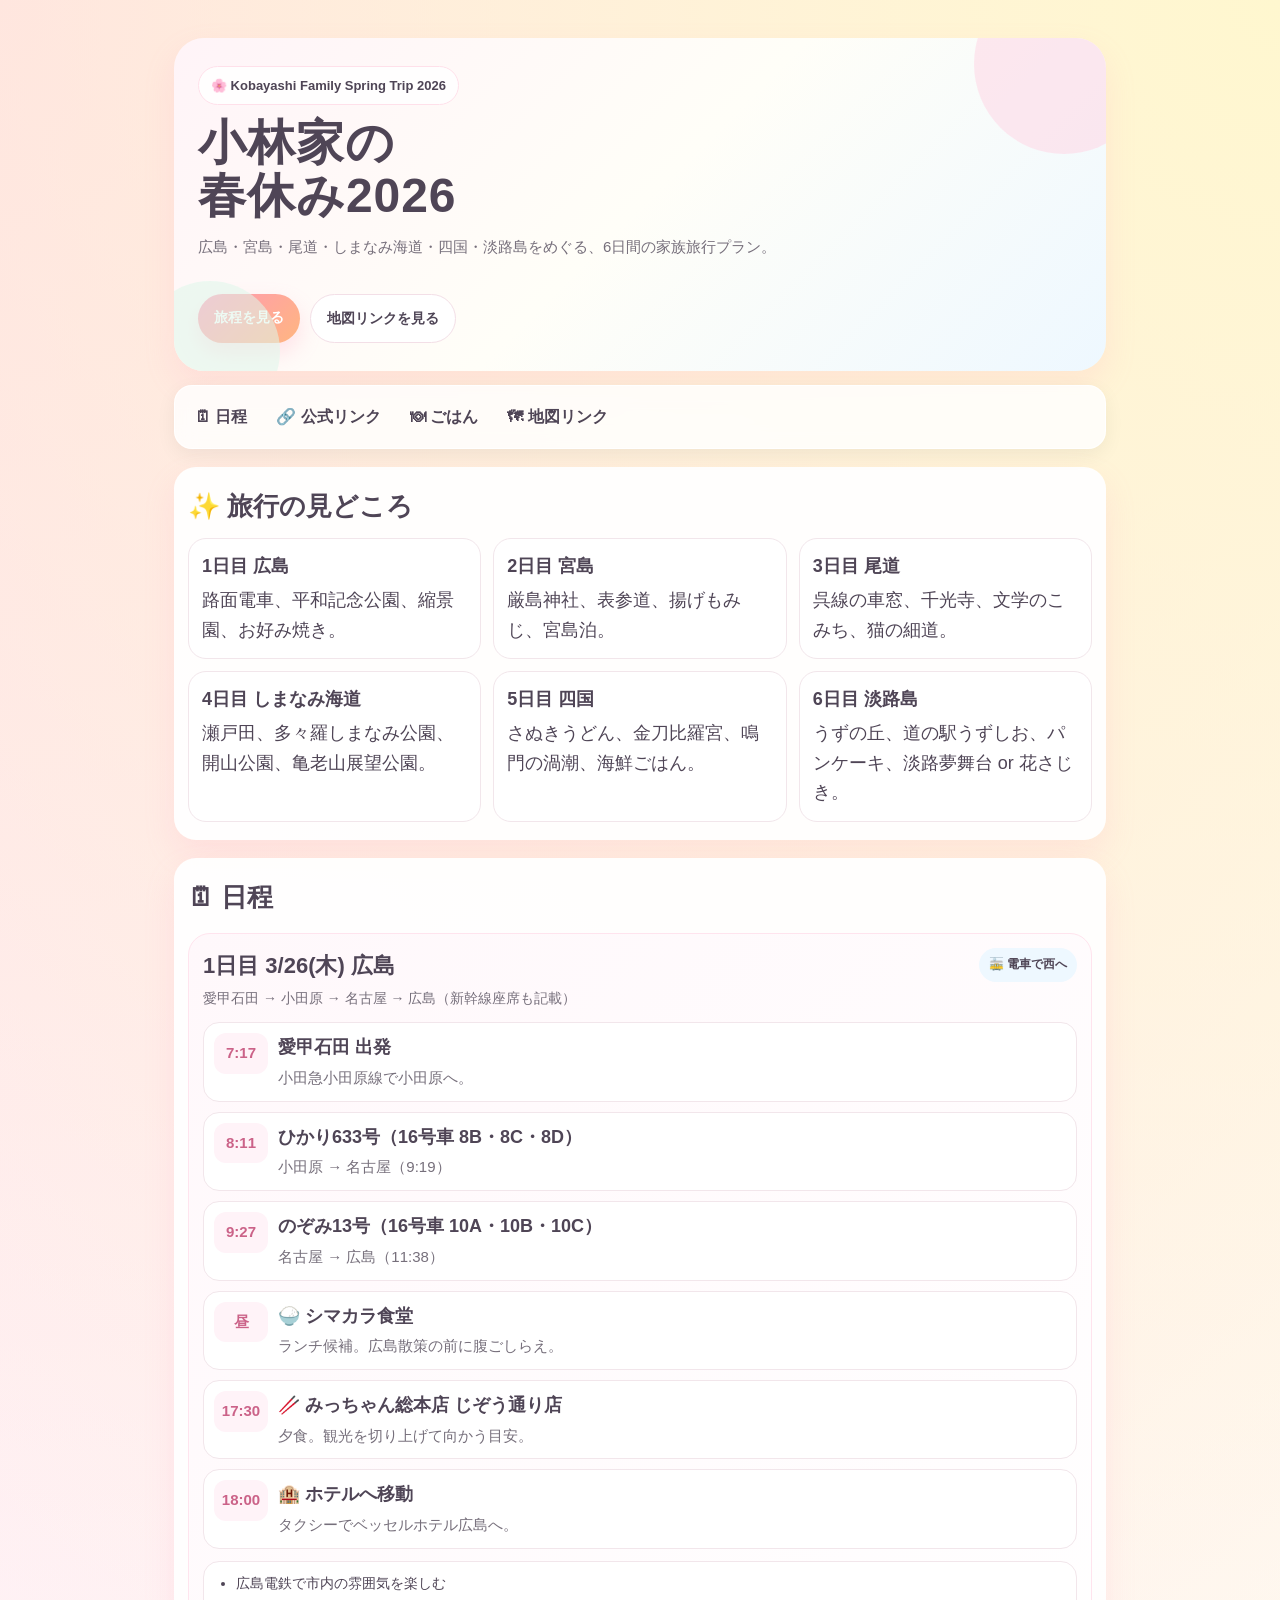
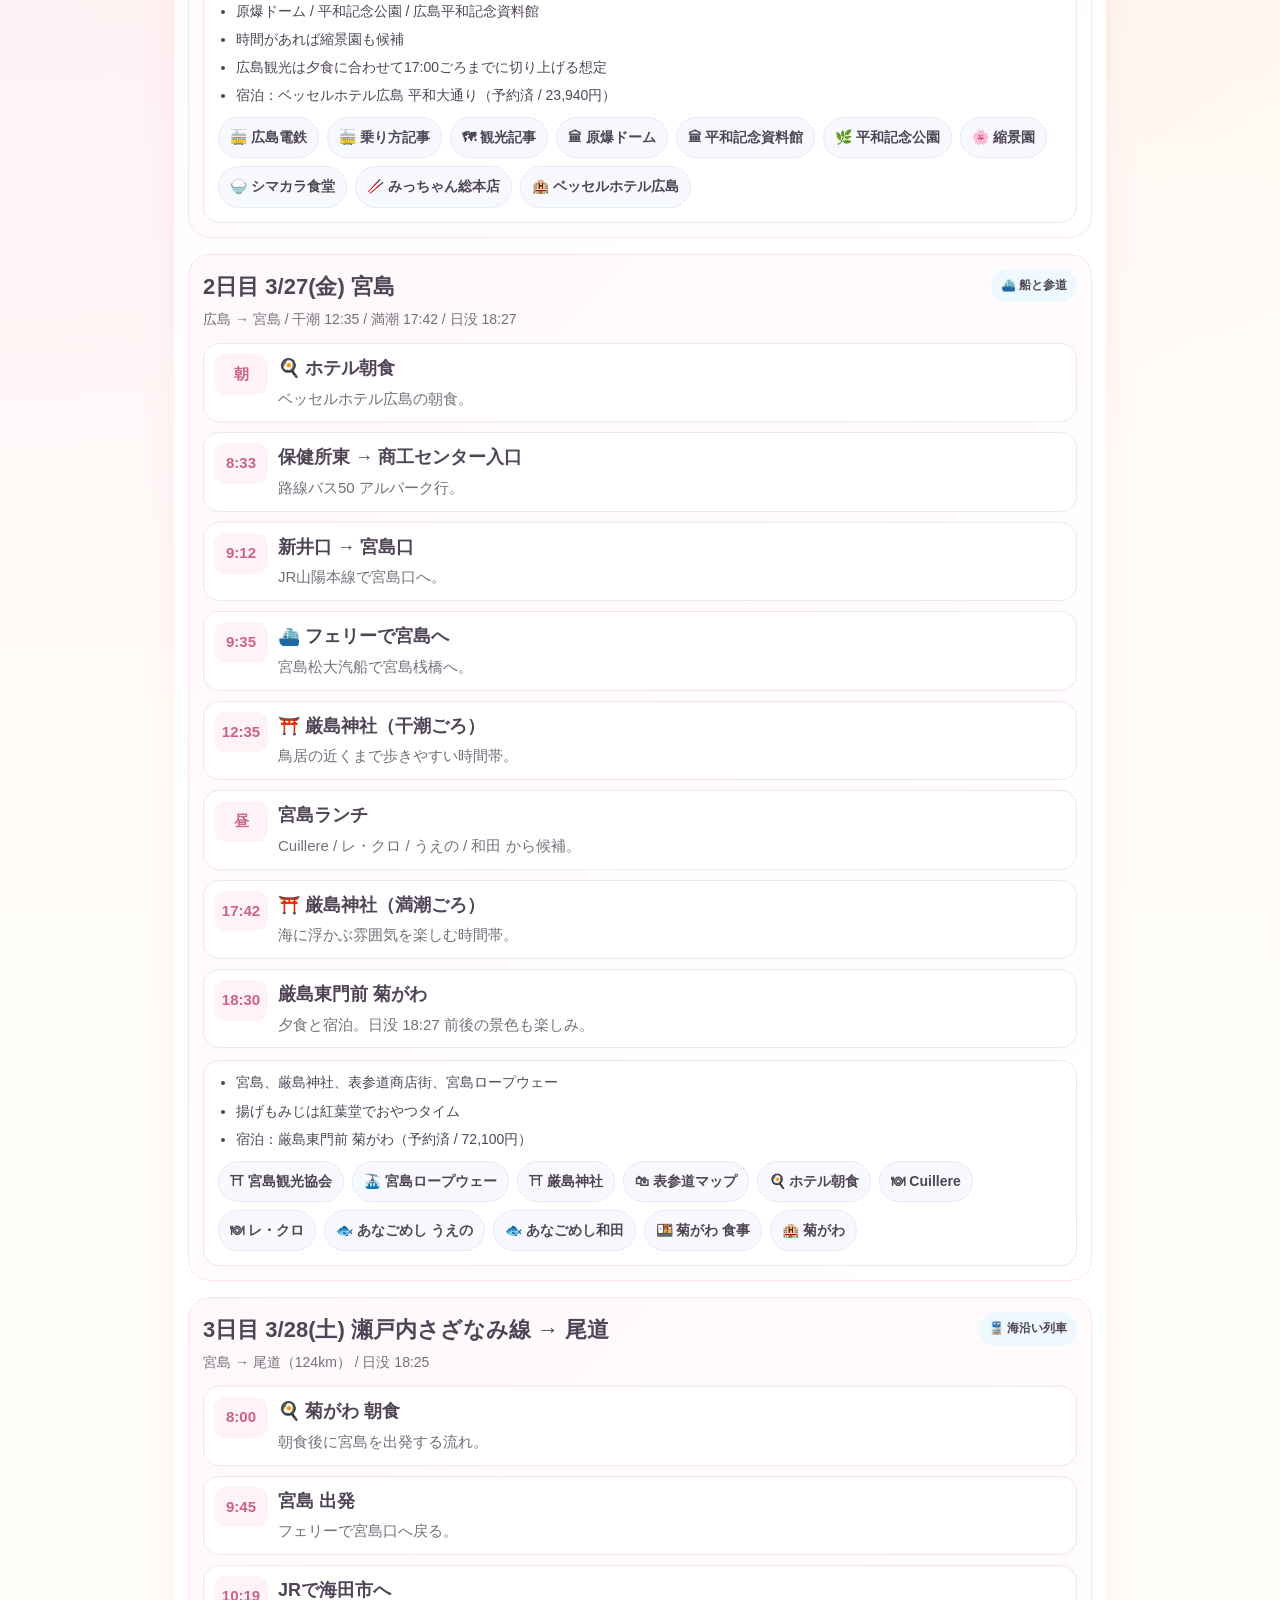
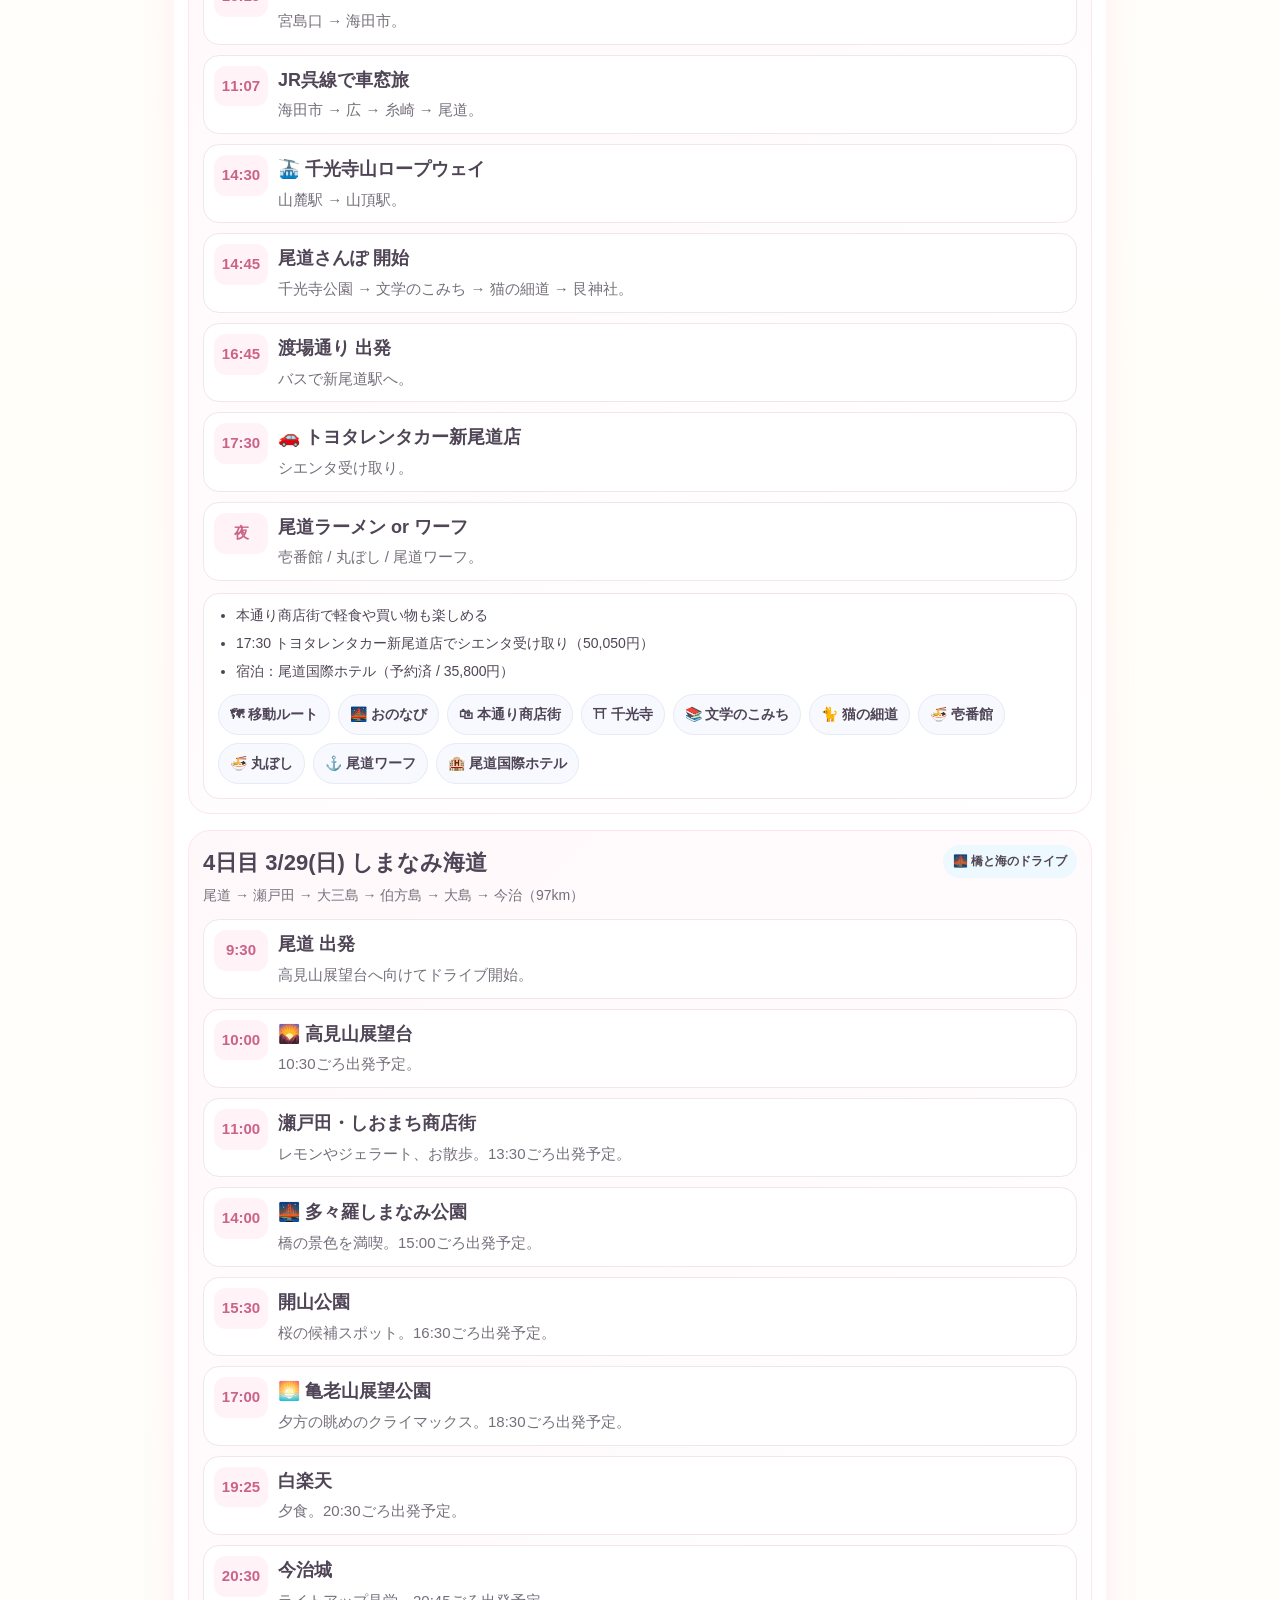
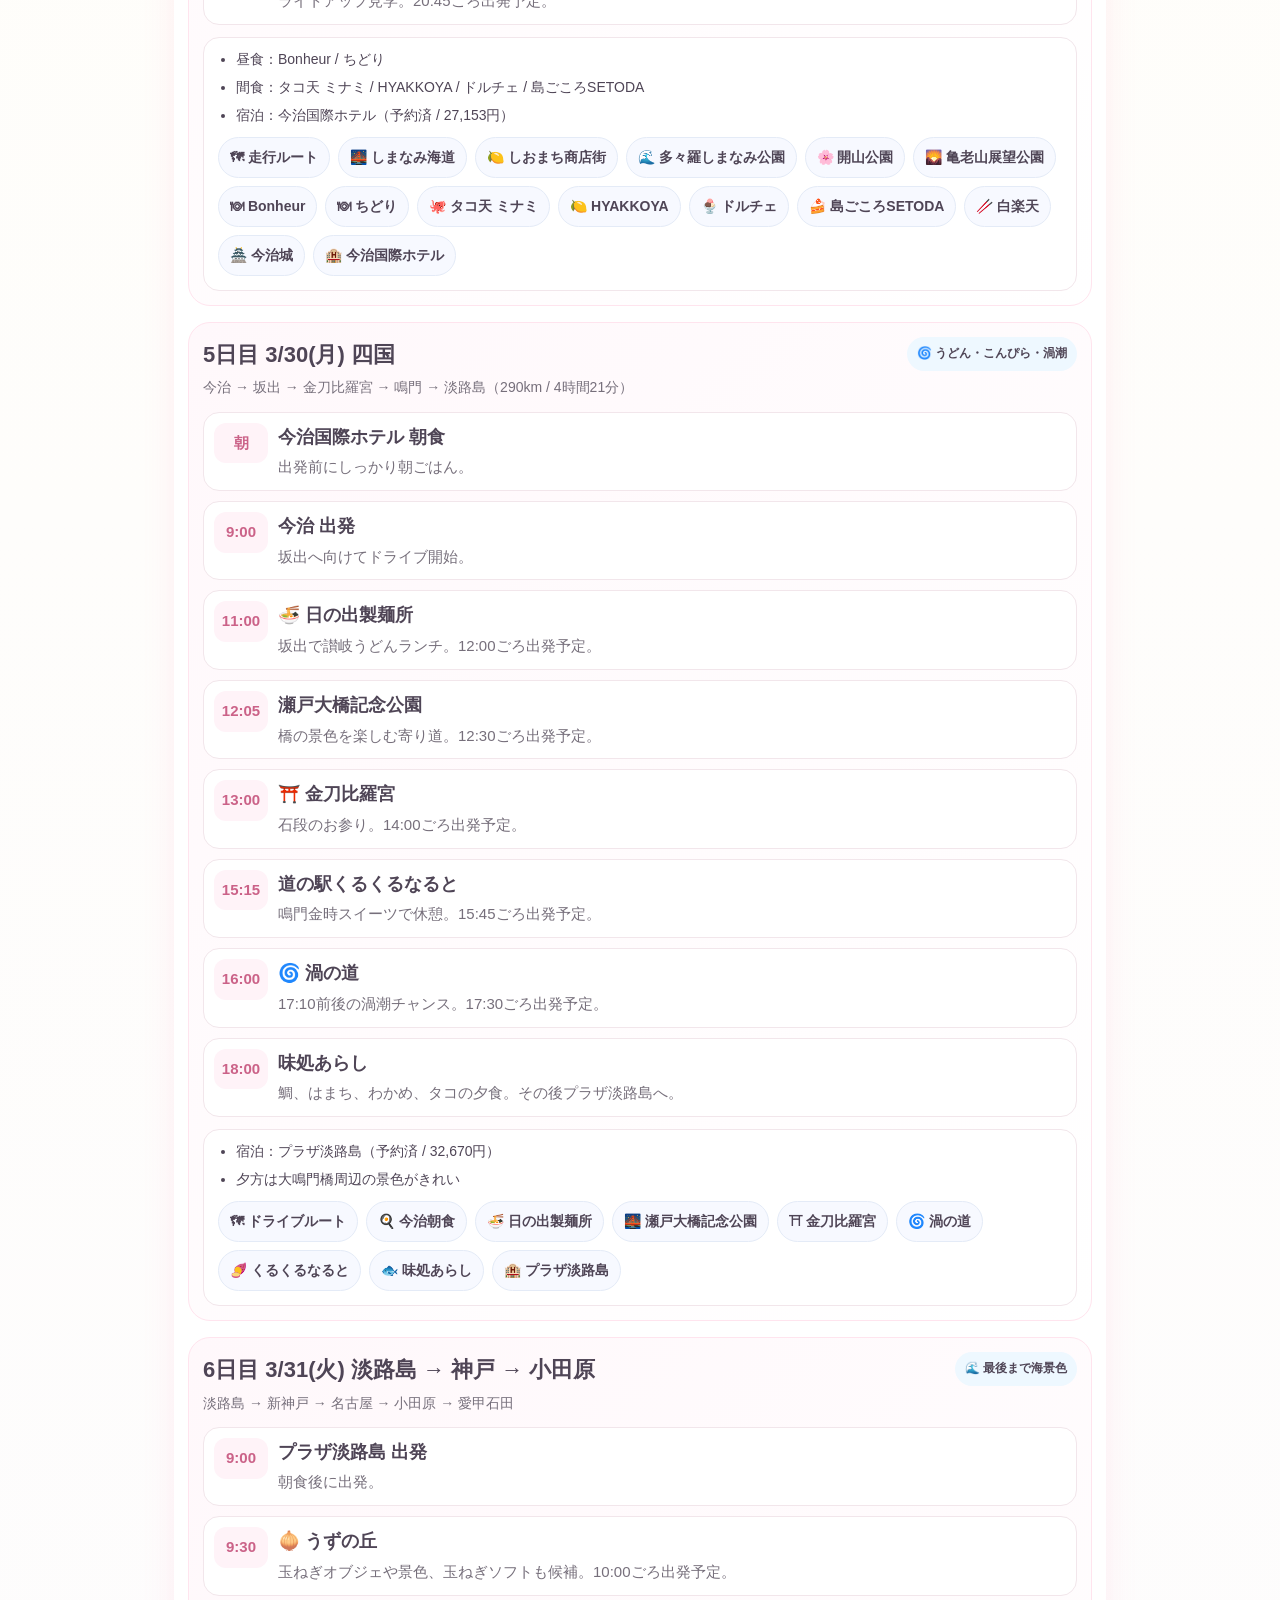
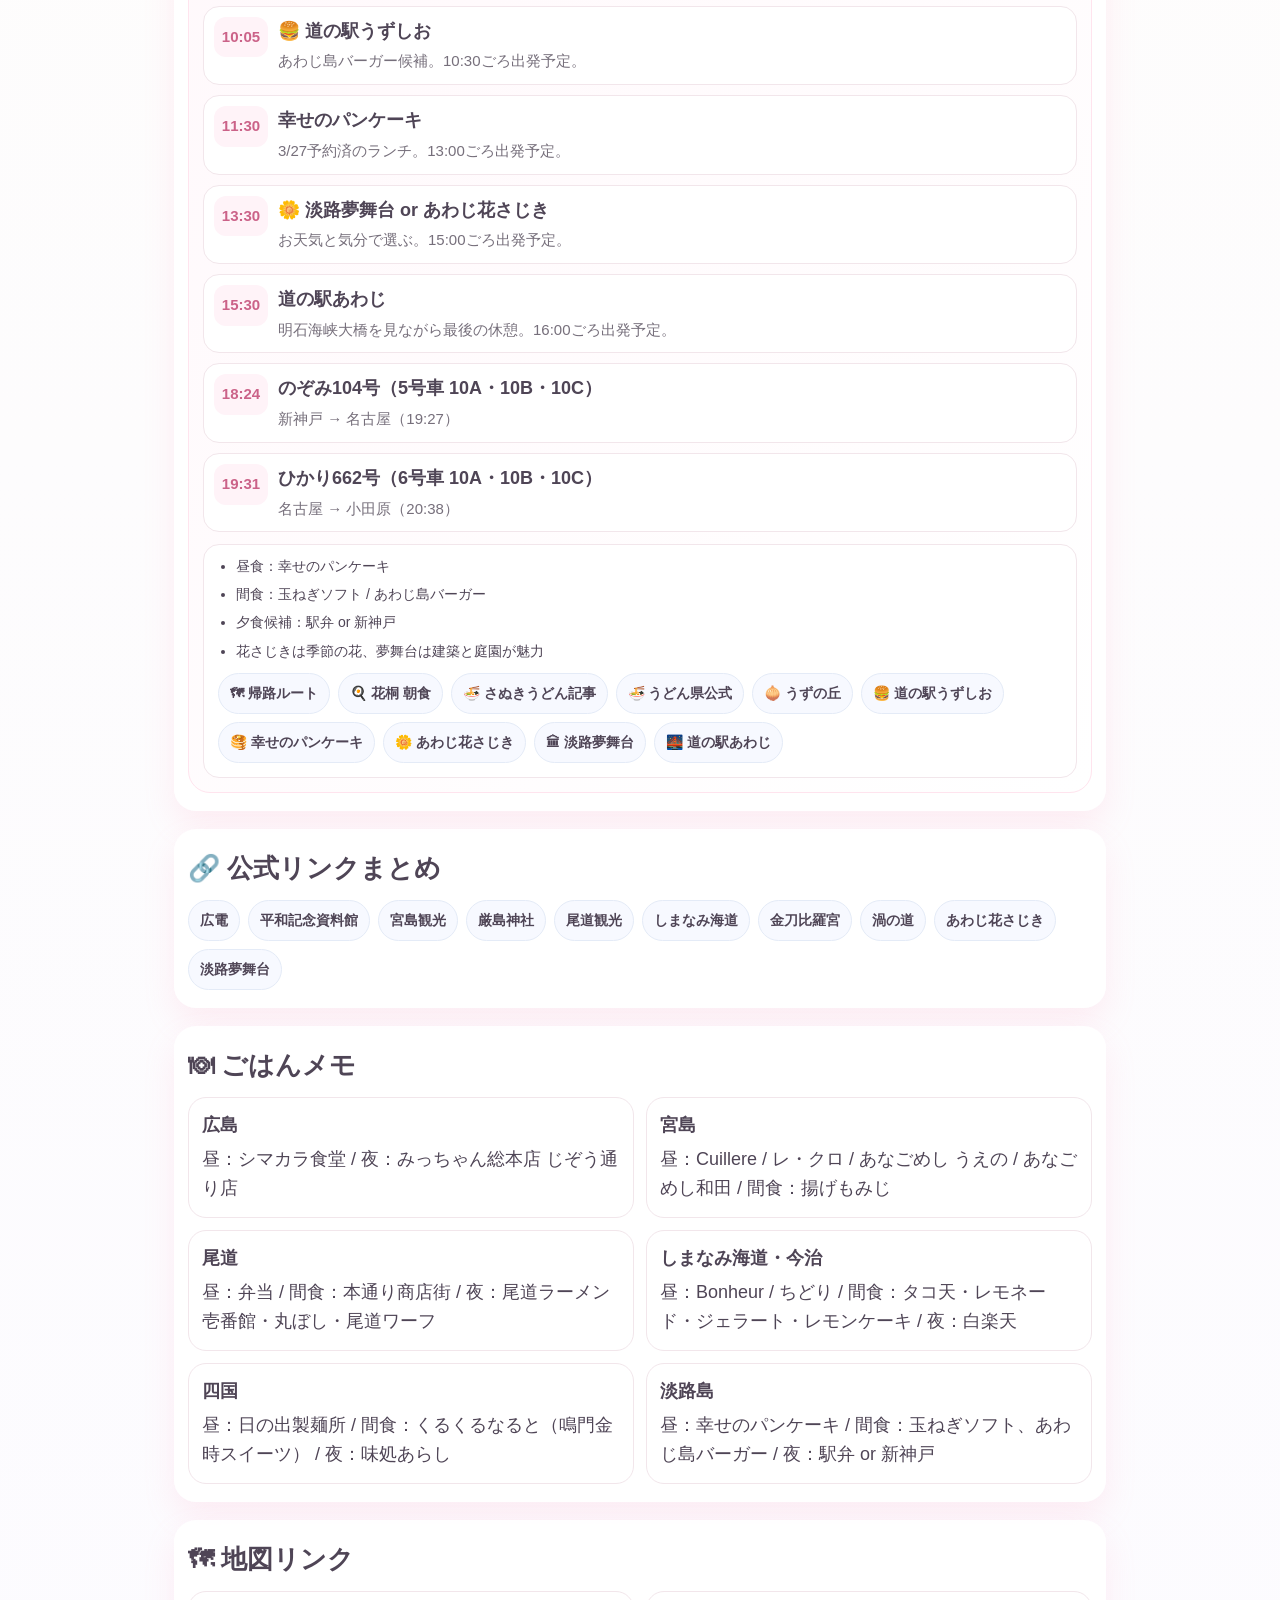
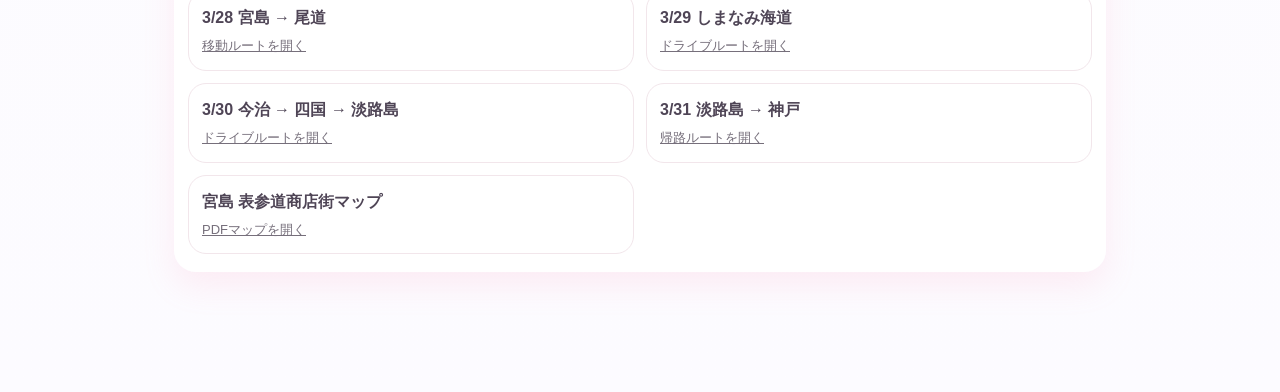
==== index.html @ 67c4626e "Larger font" ====
<!DOCTYPE html>
<html lang="ja">
<head>
  <meta charset="UTF-8" />
  <meta name="viewport" content="width=device-width, initial-scale=1.0" />
  <title>小林家の春休み2026</title>
  <style>
    :root {
      --pink: #ff8fb1;
      --pink-soft: #fff3f8;
      --peach: #ffe8cf;
      --mint: #dff7ec;
      --sky: #eaf6ff;
      --lavender: #f4edff;
      --yellow: #fff7cf;
      --text: #4f4556;
      --muted: #766f7b;
      --card: rgba(255,255,255,0.95);
      --line: #f2e6eb;
      --shadow: 0 14px 32px rgba(255, 143, 177, 0.14);
      --radius: 22px;
    }

    * { box-sizing: border-box; }
    html { scroll-behavior: smooth; }
    body {
      font-size: 18px;
      margin: 0;
      color: var(--text);
      font-family: -apple-system, BlinkMacSystemFont, "Hiragino Sans", "Yu Gothic", sans-serif;
      line-height: 1.65;
      background:
        radial-gradient(circle at 100% 0%, #fff7cf 0, transparent 24%),
        radial-gradient(circle at 0% 0%, #ffdce8 0, transparent 28%),
        linear-gradient(180deg, #fffafb 0%, #fffef9 45%, #fcfbff 100%);
    }

    a { color: inherit; }
    img { max-width: 100%; display: block; }

    .shell {
      width: min(100%, 980px);
      margin: 0 auto;
      padding: 14px 14px 100px;
    }

    .hero {
      position: relative;
      overflow: hidden;
      border-radius: 30px;
      background: linear-gradient(135deg, #fff4f8, #fffef8 50%, #eef8ff);
      box-shadow: var(--shadow);
      padding: 22px 16px 20px;
      margin-top: 14px;
    }

    .hero::before,
    .hero::after {
      content: "";
      position: absolute;
      border-radius: 999px;
      pointer-events: none;
      opacity: .55;
    }

    .hero::before {
      width: 180px;
      height: 180px;
      background: #ffd7e5;
      right: -48px;
      top: -64px;
    }

    .hero::after {
      width: 140px;
      height: 140px;
      background: #dff7ec;
      left: -34px;
      bottom: -50px;
    }

    .badge {
      display: inline-flex;
      align-items: center;
      gap: 8px;
      padding: 8px 12px;
      background: rgba(255,255,255,0.9);
      border-radius: 999px;
      border: 1px solid #ffe0ea;
      font-size: 13px;
      font-weight: 800;
    }

    h1 {
      margin: 12px 0 0;
      font-size: clamp(30px, 7vw, 48px);
      line-height: 1.1;
      letter-spacing: .02em;
    }

    .subtitle {
      margin: 12px 0 0;
      font-size: 15px;
      color: var(--muted);
    }

    .hero-grid {
      display: grid;
      gap: 12px;
      margin-top: 18px;
    }

    .mini-card {
      background: rgba(255,255,255,0.8);
      border-radius: 18px;
      padding: 12px 14px;
      backdrop-filter: blur(8px);
      border: 1px solid rgba(255,255,255,0.9);
    }

    .mini-title {
      font-size: 12px;
      font-weight: 800;
      color: #d06288;
      text-transform: uppercase;
      letter-spacing: .08em;
    }

    .mini-value {
      margin-top: 4px;
      font-size: 15px;
      font-weight: 700;
    }

    .hero-actions {
      display: flex;
      gap: 10px;
      flex-wrap: wrap;
      margin-top: 16px;
    }

    .transport-box {
      margin-top: 16px;
      background: rgba(255,255,255,0.82);
      border: 1px solid #f3dfe7;
      border-radius: 18px;
      padding: 14px;
    }

    .transport-box h3 {
      margin: 0 0 8px;
      font-size: 16px;
    }

    .transport-list {
      display: grid;
      gap: 8px;
      font-size: 13px;
    }

    .transport-item {
      background: white;
      border: 1px solid var(--line);
      border-radius: 14px;
      padding: 10px;
    }

    .cta, .cta-soft {
      display: inline-block;
      text-decoration: none;
      font-size: 14px;
      font-weight: 800;
      border-radius: 999px;
      padding: 12px 16px;
    }

    .cta {
      color: white;
      background: linear-gradient(135deg, #ff97b8, #ffb680);
      box-shadow: 0 10px 22px rgba(255, 147, 181, .24);
    }

    .cta-soft {
      background: white;
      border: 1px solid #f3dfe7;
    }

    
    .nav {
      position: sticky;
      top: 0;
      z-index: 40;
      margin: 14px 0 18px;
      padding: 8px;
      overflow-x: auto;
      white-space: nowrap;
      border-radius: 18px;
      background: rgba(255,255,255,0.82);
      backdrop-filter: blur(10px);
      border: 1px solid rgba(255,255,255,0.9);
      box-shadow: 0 6px 20px rgba(0,0,0,0.06);
    }

    .nav a {
      display: inline-block;
      text-decoration: none;
      font-size: 16px;
      font-weight: 800;
      padding: 10px 12px;
      border-radius: 14px;
    }

    .nav a:hover { background: #fff4f8; }

    .section {
      margin-top: 18px;
      background: var(--card);
      border-radius: var(--radius);
      box-shadow: var(--shadow);
      padding: 18px 14px;
    }

    .section h2 {
      margin: 0 0 8px;
      font-size: 26px;
      display: flex;
      align-items: center;
      gap: 10px;
    }

    .lead {
      color: var(--muted);
      font-size: 14px;
      margin: 0 0 10px;
    }

    .chips {
      display: flex;
      gap: 8px;
      flex-wrap: wrap;
      margin-top: 10px;
    }

    .chip {
      font-size: 13px;
      font-weight: 800;
      border-radius: 999px;
      padding: 7px 11px;
      background: var(--yellow);
    }

    .summary-grid, .map-grid, .food-grid {
      display: grid;
      gap: 12px;
    }

    .summary-item, .food-item, .hotel-box {
      background: white;
      border: 1px solid var(--line);
      border-radius: 18px;
      padding: 13px;
    }

    .summary-item strong, .food-item strong, .hotel-box strong {
      display: block;
      margin-bottom: 4px;
    }

    .days {
      display: grid;
      gap: 16px;
      margin-top: 14px;
    }

    .day {
      background: linear-gradient(135deg, #fff8fb, #ffffff);
      border: 1px solid #ffe4ee;
      border-radius: 22px;
      padding: 14px;
    }

    .day-header {
      display: flex;
      justify-content: space-between;
      align-items: flex-start;
      gap: 12px;
      margin-bottom: 12px;
    }

    .day-title {
      font-size: 22px;
      font-weight: 800;
      margin: 0;
    }

    .route-tag {
      font-size: 12px;
      font-weight: 800;
      padding: 7px 10px;
      border-radius: 999px;
      background: #eef8ff;
    }

    .day-note {
      font-size: 14px;
      color: var(--muted);
      margin-top: 3px;
    }

    .timeline {
      display: grid;
      gap: 10px;
      margin-top: 10px;
    }

    .stop {
      display: grid;
      grid-template-columns: 54px 1fr;
      gap: 10px;
      background: white;
      border: 1px solid var(--line);
      border-radius: 16px;
      padding: 10px;
      align-items: start;
    }

    .time {
      text-align: center;
      font-size: 15px;
      font-weight: 800;
      color: #cb6288;
      background: #fff3f8;
      border-radius: 12px;
      padding: 8px 4px;
    }

    .stop h4 {
      margin: 0;
      font-size: 18px;
    }

    .stop p {
      margin: 3px 0 0;
      font-size: 15px;
      color: var(--muted);
    }

    .detail-body {
      margin-top: 12px;
      background: white;
      border: 1px solid var(--line);
      border-radius: 16px;
      padding: 0 14px 14px;
      font-size: 14px;
    }

    

    .detail-list {
      margin: 10px 0 0;
      padding-left: 18px;
    }

    .detail-list li { margin: 5px 0; }

    .links {
      display: flex;
      flex-wrap: wrap;
      gap: 8px;
      margin-top: 10px;
    }

    .link-pill {
      display: inline-flex;
      align-items: center;
      gap: 6px;
      text-decoration: none;
      padding: 8px 11px;
      border-radius: 999px;
      font-size: 14px;
      font-weight: 800;
      background: #f7f9ff;
      border: 1px solid #e4ebf7;
    }

    .map-card {
      background: white;
      border: 1px solid var(--line);
      border-radius: 18px;
      padding: 13px;
    }

    .map-card h3 {
      margin: 0 0 4px;
      font-size: 16px;
    }

    .map-card p {
      margin: 0;
      font-size: 13px;
      color: var(--muted);
    }

    .cute-box {
      background: linear-gradient(135deg, #fff7fb, #fffef8);
      border: 1px dashed #f2c7d6;
      border-radius: 18px;
      padding: 14px;
      margin-top: 12px;
    }

    .mission-list {
      margin: 8px 0 0;
      padding-left: 18px;
    }

    .footer {
      text-align: center;
      color: #877f8c;
      font-size: 12px;
      margin-top: 22px;
    }

    @media (min-width: 760px) {
      .shell { padding: 24px 24px 120px; }
      .hero { padding: 28px 24px; }
      .hero-grid { grid-template-columns: repeat(3, 1fr); }
      .photo-ribbon { grid-template-columns: repeat(4, 1fr); }
      .summary-grid { grid-template-columns: repeat(3, 1fr); }
      .food-grid { grid-template-columns: 1fr 1fr; }
      .map-grid { grid-template-columns: 1fr 1fr; }
      .days { grid-template-columns: 1fr; }
      .day.day-wide { grid-column: 1 / -1; }
      iframe { min-height: 320px; }
    }
  </style>
</head>
<body>
  <div class="shell">
    <header class="hero">
      <div class="badge">🌸 Kobayashi Family Spring Trip 2026</div>
      <h1>小林家の<br>春休み2026</h1>
      <p class="subtitle">
        広島・宮島・尾道・しまなみ海道・四国・淡路島をめぐる、6日間の家族旅行プラン。<br>
        
      </p>
      <div class="hero-grid">
        
      </div>
      <div class="hero-actions">
        <a class="cta" href="#schedule">旅程を見る</a>
        <a class="cta-soft" href="#maps">地図リンクを見る</a>
      </div>
      </header>

    <nav class="nav">
      <a href="#schedule">🗓 日程</a>
      <a href="#links">🔗 公式リンク</a>
      <a href="#foods">🍽 ごはん</a>
      <a href="#maps">🗺 地図リンク</a>
      
    </nav>

    <section class="section">
      <h2>✨ 旅行の見どころ</h2>
      <p class="lead"></p>
      <div class="summary-grid">
        <div class="summary-item">
          <strong>1日目 広島</strong>
          路面電車、平和記念公園、縮景園、お好み焼き。
        </div>
        <div class="summary-item">
          <strong>2日目 宮島</strong>
          厳島神社、表参道、揚げもみじ、宮島泊。
        </div>
        <div class="summary-item">
          <strong>3日目 尾道</strong>
          呉線の車窓、千光寺、文学のこみち、猫の細道。
        </div>
        <div class="summary-item">
          <strong>4日目 しまなみ海道</strong>
          瀬戸田、多々羅しまなみ公園、開山公園、亀老山展望公園。
        </div>
        <div class="summary-item">
          <strong>5日目 四国</strong>
          さぬきうどん、金刀比羅宮、鳴門の渦潮、海鮮ごはん。
        </div>
        <div class="summary-item">
          <strong>6日目 淡路島</strong>
          うずの丘、道の駅うずしお、パンケーキ、淡路夢舞台 or 花さじき。
        </div>
      </div>
    </section>

    <section class="section" id="schedule">
      <h2>🗓 日程</h2>
      <p class="lead"></p>

      <div class="days">
        <article class="day">
          <div class="day-header">
            <div>
              <div class="day-title">1日目 3/26(木) 広島</div>
              <div class="day-note">愛甲石田 → 小田原 → 名古屋 → 広島（新幹線座席も記載）</div>
            </div>
            <div class="route-tag">🚋 電車で西へ</div>
          </div>
          <div class="timeline">
            <div class="stop"><div class="time">7:17</div><div><h4>愛甲石田 出発</h4><p>小田急小田原線で小田原へ。</p></div></div>
            <div class="stop"><div class="time">8:11</div><div><h4>ひかり633号（16号車 8B・8C・8D）</h4><p>小田原 → 名古屋（9:19）</p></div></div>
            <div class="stop"><div class="time">9:27</div><div><h4>のぞみ13号（16号車 10A・10B・10C）</h4><p>名古屋 → 広島（11:38）</p></div></div>
            <div class="stop"><div class="time">昼</div><div><h4>🍚 シマカラ食堂</h4><p>ランチ候補。広島散策の前に腹ごしらえ。</p></div></div>
            <div class="stop"><div class="time">17:30</div><div><h4>🥢 みっちゃん総本店 じぞう通り店</h4><p>夕食。観光を切り上げて向かう目安。</p></div></div>
            <div class="stop"><div class="time">18:00</div><div><h4>🏨 ホテルへ移動</h4><p>タクシーでベッセルホテル広島へ。</p></div></div>
          </div>
          <div class="detail-body">
              <ul class="detail-list">
                <li>広島電鉄で市内の雰囲気を楽しむ</li>
                <li>原爆ドーム / 平和記念公園 / 広島平和記念資料館</li>
                <li>時間があれば縮景園も候補</li>
                <li>広島観光は夕食に合わせて17:00ごろまでに切り上げる想定</li>
                <li>宿泊：ベッセルホテル広島 平和大通り（予約済 / 23,940円）</li>
              </ul>
              <div class="links">
                <a class="link-pill" href="https://www.hiroden-hiroshima-st.jp/" target="_blank" rel="noopener noreferrer">🚋 広島電鉄</a>
                <a class="link-pill" href="https://tabiiro.jp/kankou/article/hiroden-ride/" target="_blank" rel="noopener noreferrer">🚋 乗り方記事</a>
                <a class="link-pill" href="https://tabiiro.jp/kankou/article/hiroden-kankou/" target="_blank" rel="noopener noreferrer">🗺 観光記事</a>
                <a class="link-pill" href="https://www.city.hiroshima.lg.jp/atomicbomb-peace/1036664/1021115/1015065.html" target="_blank" rel="noopener noreferrer">🏛 原爆ドーム</a>
                <a class="link-pill" href="https://hpmmuseum.jp/" target="_blank" rel="noopener noreferrer">🏛 平和記念資料館</a>
                <a class="link-pill" href="https://www.city.hiroshima.lg.jp/living/park-green/1005983/1026353/1003127.html" target="_blank" rel="noopener noreferrer">🌿 平和記念公園</a>
                <a class="link-pill" href="https://shukkeien.jp/" target="_blank" rel="noopener noreferrer">🌸 縮景園</a>
                <a class="link-pill" href="https://yotte-ne-shimakara.com/" target="_blank" rel="noopener noreferrer">🍚 シマカラ食堂</a>
                <a class="link-pill" href="https://www.okonomi.co.jp/jizo.html" target="_blank" rel="noopener noreferrer">🥢 みっちゃん総本店</a>
                <a class="link-pill" href="https://www.vessel-hotel.jp/hotel/hiroshima-heiwa/" target="_blank" rel="noopener noreferrer">🏨 ベッセルホテル広島</a>
              </div>
            </div>
        </article>

        <article class="day">
          <div class="day-header">
            <div>
              <div class="day-title">2日目 3/27(金) 宮島</div>
              <div class="day-note">広島 → 宮島 / 干潮 12:35 / 満潮 17:42 / 日没 18:27</div>
            </div>
            <div class="route-tag">⛴️ 船と参道</div>
          </div>
          <div class="timeline">
            <div class="stop"><div class="time">朝</div><div><h4>🍳 ホテル朝食</h4><p>ベッセルホテル広島の朝食。</p></div></div>
            <div class="stop"><div class="time">8:33</div><div><h4>保健所東 → 商工センター入口</h4><p>路線バス50 アルパーク行。</p></div></div>
            <div class="stop"><div class="time">9:12</div><div><h4>新井口 → 宮島口</h4><p>JR山陽本線で宮島口へ。</p></div></div>
            <div class="stop"><div class="time">9:35</div><div><h4>⛴️ フェリーで宮島へ</h4><p>宮島松大汽船で宮島桟橋へ。</p></div></div>
            <div class="stop"><div class="time">12:35</div><div><h4>⛩️ 厳島神社（干潮ごろ）</h4><p>鳥居の近くまで歩きやすい時間帯。</p></div></div>
            <div class="stop"><div class="time">昼</div><div><h4>宮島ランチ</h4><p>Cuillere / レ・クロ / うえの / 和田 から候補。</p></div></div>
            <div class="stop"><div class="time">17:42</div><div><h4>⛩️ 厳島神社（満潮ごろ）</h4><p>海に浮かぶ雰囲気を楽しむ時間帯。</p></div></div>
            <div class="stop"><div class="time">18:30</div><div><h4>厳島東門前 菊がわ</h4><p>夕食と宿泊。日没 18:27 前後の景色も楽しみ。</p></div></div>
          </div>
          <div class="detail-body">
              <ul class="detail-list">
                <li>宮島、厳島神社、表参道商店街、宮島ロープウェー</li>
                <li>揚げもみじは紅葉堂でおやつタイム</li>
                <li>宿泊：厳島東門前 菊がわ（予約済 / 72,100円）</li>
              </ul>
              <div class="links">
                <a class="link-pill" href="https://www.miyajima.or.jp/" target="_blank" rel="noopener noreferrer">⛩ 宮島観光協会</a>
                <a class="link-pill" href="https://miyajima-ropeway.info/" target="_blank" rel="noopener noreferrer">🚠 宮島ロープウェー</a>
                <a class="link-pill" href="https://www.itsukushimajinja.jp/" target="_blank" rel="noopener noreferrer">⛩ 厳島神社</a>
                <a class="link-pill" href="https://www.miyajima.or.jp/map/img/map_omotesando.pdf" target="_blank" rel="noopener noreferrer">🛍 表参道マップ</a>
                <a class="link-pill" href="https://www.vessel-hotel.jp/hotel/hiroshima-heiwa/breakfast/" target="_blank" rel="noopener noreferrer">🍳 ホテル朝食</a>
                <a class="link-pill" href="https://www.miyajima-cuillere.com/" target="_blank" rel="noopener noreferrer">🍽 Cuillere</a>
                <a class="link-pill" href="https://lesclos.jp/" target="_blank" rel="noopener noreferrer">🍽 レ・クロ</a>
                <a class="link-pill" href="https://www.anagomeshi.com/" target="_blank" rel="noopener noreferrer">🐟 あなごめし うえの</a>
                <a class="link-pill" href="https://www.soa-r.net/post/240419" target="_blank" rel="noopener noreferrer">🐟 あなごめし和田</a>
                <a class="link-pill" href="https://kikugawa.ne.jp/cuisine/" target="_blank" rel="noopener noreferrer">🍱 菊がわ 食事</a>
                <a class="link-pill" href="https://kikugawa.ne.jp/" target="_blank" rel="noopener noreferrer">🏨 菊がわ</a>
              </div>
            </div>
          </details>
        </article>

        <article class="day">
          <div class="day-header">
            <div>
              <div class="day-title">3日目 3/28(土) 瀬戸内さざなみ線 → 尾道</div>
              <div class="day-note">宮島 → 尾道（124km） / 日没 18:25</div>
            </div>
            <div class="route-tag">🚆 海沿い列車</div>
          </div>
          <div class="timeline">
            <div class="stop"><div class="time">8:00</div><div><h4>🍳 菊がわ 朝食</h4><p>朝食後に宮島を出発する流れ。</p></div></div>
            <div class="stop"><div class="time">9:45</div><div><h4>宮島 出発</h4><p>フェリーで宮島口へ戻る。</p></div></div>
            <div class="stop"><div class="time">10:19</div><div><h4>JRで海田市へ</h4><p>宮島口 → 海田市。</p></div></div>
            <div class="stop"><div class="time">11:07</div><div><h4>JR呉線で車窓旅</h4><p>海田市 → 広 → 糸崎 → 尾道。</p></div></div>
            <div class="stop"><div class="time">14:30</div><div><h4>🚠 千光寺山ロープウェイ</h4><p>山麓駅 → 山頂駅。</p></div></div>
            <div class="stop"><div class="time">14:45</div><div><h4>尾道さんぽ 開始</h4><p>千光寺公園 → 文学のこみち → 猫の細道 → 艮神社。</p></div></div>
            <div class="stop"><div class="time">16:45</div><div><h4>渡場通り 出発</h4><p>バスで新尾道駅へ。</p></div></div>
            <div class="stop"><div class="time">17:30</div><div><h4>🚗 トヨタレンタカー新尾道店</h4><p>シエンタ受け取り。</p></div></div>
            <div class="stop"><div class="time">夜</div><div><h4>尾道ラーメン or ワーフ</h4><p>壱番館 / 丸ぼし / 尾道ワーフ。</p></div></div>
          </div>
          <div class="detail-body">
              <ul class="detail-list">
                <li>本通り商店街で軽食や買い物も楽しめる</li>
                <li>17:30 トヨタレンタカー新尾道店でシエンタ受け取り（50,050円）</li>
                <li>宿泊：尾道国際ホテル（予約済 / 35,800円）</li>
              </ul>
              <div class="links">
                <a class="link-pill" href="https://maps.app.goo.gl/m5wNSk6M3TMjUTmHA" target="_blank" rel="noopener noreferrer">🗺 移動ルート</a>
                <a class="link-pill" href="https://www.ononavi.jp/" target="_blank" rel="noopener noreferrer">🌉 おのなび</a>
                <a class="link-pill" href="https://onomichi-hondoori.jp/" target="_blank" rel="noopener noreferrer">🛍 本通り商店街</a>
                <a class="link-pill" href="https://www.senkouji.jp/" target="_blank" rel="noopener noreferrer">⛩ 千光寺</a>
                <a class="link-pill" href="https://www.city.onomichi.hiroshima.jp/site/onomichikanko/1239.html" target="_blank" rel="noopener noreferrer">📚 文学のこみち</a>
                <a class="link-pill" href="https://ihatov.in/cattrail/" target="_blank" rel="noopener noreferrer">🐈 猫の細道</a>
                <a class="link-pill" href="https://www.f-ichibankan.com/" target="_blank" rel="noopener noreferrer">🍜 壱番館</a>
                <a class="link-pill" href="https://onomichiramen-maruboshi.jp/" target="_blank" rel="noopener noreferrer">🍜 丸ぼし</a>
                <a class="link-pill" href="https://onomichi-wharf.foodre.jp/" target="_blank" rel="noopener noreferrer">⚓ 尾道ワーフ</a>
                <a class="link-pill" href="https://onomichi-hotel.jp/" target="_blank" rel="noopener noreferrer">🏨 尾道国際ホテル</a>
              </div>
            </div>
          </details>
        </article>

        <article class="day">
          <div class="day-header">
            <div>
              <div class="day-title">4日目 3/29(日) しまなみ海道</div>
              <div class="day-note">尾道 → 瀬戸田 → 大三島 → 伯方島 → 大島 → 今治（97km）</div>
            </div>
            <div class="route-tag">🌉 橋と海のドライブ</div>
          </div>
          <div class="timeline">
            <div class="stop"><div class="time">9:30</div><div><h4>尾道 出発</h4><p>高見山展望台へ向けてドライブ開始。</p></div></div>
            <div class="stop"><div class="time">10:00</div><div><h4>🌄 高見山展望台</h4><p>10:30ごろ出発予定。</p></div></div>
            <div class="stop"><div class="time">11:00</div><div><h4>瀬戸田・しおまち商店街</h4><p>レモンやジェラート、お散歩。13:30ごろ出発予定。</p></div></div>
            <div class="stop"><div class="time">14:00</div><div><h4>🌉 多々羅しまなみ公園</h4><p>橋の景色を満喫。15:00ごろ出発予定。</p></div></div>
            <div class="stop"><div class="time">15:30</div><div><h4>開山公園</h4><p>桜の候補スポット。16:30ごろ出発予定。</p></div></div>
            <div class="stop"><div class="time">17:00</div><div><h4>🌅 亀老山展望公園</h4><p>夕方の眺めのクライマックス。18:30ごろ出発予定。</p></div></div>
            <div class="stop"><div class="time">19:25</div><div><h4>白楽天</h4><p>夕食。20:30ごろ出発予定。</p></div></div>
            <div class="stop"><div class="time">20:30</div><div><h4>今治城</h4><p>ライトアップ見学。20:45ごろ出発予定。</p></div></div>
          </div>
          <div class="detail-body">
              <ul class="detail-list">
                <li>昼食：Bonheur / ちどり</li>
                <li>間食：タコ天 ミナミ / HYAKKOYA / ドルチェ / 島ごころSETODA</li>
                <li>宿泊：今治国際ホテル（予約済 / 27,153円）</li>
              </ul>
              <div class="links">
                <a class="link-pill" href="https://maps.app.goo.gl/QyT8YjzkdDJffAVy5" target="_blank" rel="noopener noreferrer">🗺 走行ルート</a>
                <a class="link-pill" href="https://dive-hiroshima.com/feature/island-shimanami/" target="_blank" rel="noopener noreferrer">🌉 しまなみ海道</a>
                <a class="link-pill" href="https://shiomachi-shotengai.jp/" target="_blank" rel="noopener noreferrer">🍋 しおまち商店街</a>
                <a class="link-pill" href="https://imabari-shimanami.jp/tatara/" target="_blank" rel="noopener noreferrer">🌊 多々羅しまなみ公園</a>
                <a class="link-pill" href="https://www.iyokannet.jp/spot/194" target="_blank" rel="noopener noreferrer">🌸 開山公園</a>
                <a class="link-pill" href="https://www.iyokannet.jp/spot/191" target="_blank" rel="noopener noreferrer">🌄 亀老山展望公園</a>
                <a class="link-pill" href="https://bonheur-setoda.jp/" target="_blank" rel="noopener noreferrer">🍽 Bonheur</a>
                <a class="link-pill" href="http://chidori-onomichi.com/" target="_blank" rel="noopener noreferrer">🍽 ちどり</a>
                <a class="link-pill" href="https://www.ononavi.jp/eating/okonomiyaki/detail.html?detail_id=671" target="_blank" rel="noopener noreferrer">🐙 タコ天 ミナミ</a>
                <a class="link-pill" href="https://hyakkoya.com/" target="_blank" rel="noopener noreferrer">🍋 HYAKKOYA</a>
                <a class="link-pill" href="https://www.setoda-dolce.com/" target="_blank" rel="noopener noreferrer">🍨 ドルチェ</a>
                <a class="link-pill" href="https://www.patisserie-okumoto.com/cake.html" target="_blank" rel="noopener noreferrer">🍰 島ごころSETODA</a>
                <a class="link-pill" href="https://www.hakurakuten.net/" target="_blank" rel="noopener noreferrer">🥢 白楽天</a>
                <a class="link-pill" href="https://www.city.imabari.ehime.jp/museum/imabarijo/" target="_blank" rel="noopener noreferrer">🏯 今治城</a>
                <a class="link-pill" href="https://www.imabari-kokusai-hotel.co.jp/" target="_blank" rel="noopener noreferrer">🏨 今治国際ホテル</a>
              </div>
            </div>
          </details>
        </article>

        <article class="day">
          <div class="day-header">
            <div>
              <div class="day-title">5日目 3/30(月) 四国</div>
              <div class="day-note">今治 → 坂出 → 金刀比羅宮 → 鳴門 → 淡路島（290km / 4時間21分）</div>
            </div>
            <div class="route-tag">🌀 うどん・こんぴら・渦潮</div>
          </div>
          <div class="timeline">
            <div class="stop"><div class="time">朝</div><div><h4>今治国際ホテル 朝食</h4><p>出発前にしっかり朝ごはん。</p></div></div>
            <div class="stop"><div class="time">9:00</div><div><h4>今治 出発</h4><p>坂出へ向けてドライブ開始。</p></div></div>
            <div class="stop"><div class="time">11:00</div><div><h4>🍜 日の出製麺所</h4><p>坂出で讃岐うどんランチ。12:00ごろ出発予定。</p></div></div>
            <div class="stop"><div class="time">12:05</div><div><h4>瀬戸大橋記念公園</h4><p>橋の景色を楽しむ寄り道。12:30ごろ出発予定。</p></div></div>
            <div class="stop"><div class="time">13:00</div><div><h4>⛩️ 金刀比羅宮</h4><p>石段のお参り。14:00ごろ出発予定。</p></div></div>
            <div class="stop"><div class="time">15:15</div><div><h4>道の駅くるくるなると</h4><p>鳴門金時スイーツで休憩。15:45ごろ出発予定。</p></div></div>
            <div class="stop"><div class="time">16:00</div><div><h4>🌀 渦の道</h4><p>17:10前後の渦潮チャンス。17:30ごろ出発予定。</p></div></div>
            <div class="stop"><div class="time">18:00</div><div><h4>味処あらし</h4><p>鯛、はまち、わかめ、タコの夕食。その後プラザ淡路島へ。</p></div></div>
          </div>
          <div class="detail-body">
              <ul class="detail-list">
                <li>宿泊：プラザ淡路島（予約済 / 32,670円）</li>
                <li>夕方は大鳴門橋周辺の景色がきれい</li>
              </ul>
              <div class="links">
                <a class="link-pill" href="https://maps.app.goo.gl/wJrLM79853i6pHvRA" target="_blank" rel="noopener noreferrer">🗺 ドライブルート</a>
                <a class="link-pill" href="https://www.imabari-kokusai-hotel.co.jp/stay/breakfast/" target="_blank" rel="noopener noreferrer">🍳 今治朝食</a>
                <a class="link-pill" href="https://www.hinode.net/view/page/about" target="_blank" rel="noopener noreferrer">🍜 日の出製麺所</a>
                <a class="link-pill" href="https://www.setoohhashi.com/" target="_blank" rel="noopener noreferrer">🌉 瀬戸大橋記念公園</a>
                <a class="link-pill" href="https://www.konpira.or.jp/" target="_blank" rel="noopener noreferrer">⛩ 金刀比羅宮</a>
                <a class="link-pill" href="https://www.uzunomichi.jp/" target="_blank" rel="noopener noreferrer">🌀 渦の道</a>
                <a class="link-pill" href="https://www.kurukurunaruto.com/" target="_blank" rel="noopener noreferrer">🍠 くるくるなると</a>
                <a class="link-pill" href="https://arashi-naruto.co.jp/" target="_blank" rel="noopener noreferrer">🐟 味処あらし</a>
                <a class="link-pill" href="https://www.plazaawajishima.com/" target="_blank" rel="noopener noreferrer">🏨 プラザ淡路島</a>
              </div>
            </div>
          </details>
        </article>

        <article class="day day-wide">
          <div class="day-header">
            <div>
              <div class="day-title">6日目 3/31(火) 淡路島 → 神戸 → 小田原</div>
              <div class="day-note">淡路島 → 新神戸 → 名古屋 → 小田原 → 愛甲石田</div>
            </div>
            <div class="route-tag">🌊 最後まで海景色</div>
          </div>
          <div class="timeline">
            <div class="stop"><div class="time">9:00</div><div><h4>プラザ淡路島 出発</h4><p>朝食後に出発。</p></div></div>
            <div class="stop"><div class="time">9:30</div><div><h4>🧅 うずの丘</h4><p>玉ねぎオブジェや景色、玉ねぎソフトも候補。10:00ごろ出発予定。</p></div></div>
            <div class="stop"><div class="time">10:05</div><div><h4>🍔 道の駅うずしお</h4><p>あわじ島バーガー候補。10:30ごろ出発予定。</p></div></div>
            <div class="stop"><div class="time">11:30</div><div><h4>幸せのパンケーキ</h4><p>3/27予約済のランチ。13:00ごろ出発予定。</p></div></div>
            <div class="stop"><div class="time">13:30</div><div><h4>🌼 淡路夢舞台 or あわじ花さじき</h4><p>お天気と気分で選ぶ。15:00ごろ出発予定。</p></div></div>
            <div class="stop"><div class="time">15:30</div><div><h4>道の駅あわじ</h4><p>明石海峡大橋を見ながら最後の休憩。16:00ごろ出発予定。</p></div></div>
            <div class="stop"><div class="time">18:24</div><div><h4>のぞみ104号（5号車 10A・10B・10C）</h4><p>新神戸 → 名古屋（19:27）</p></div></div>
            <div class="stop"><div class="time">19:31</div><div><h4>ひかり662号（6号車 10A・10B・10C）</h4><p>名古屋 → 小田原（20:38）</p></div></div>
          </div>
          <div class="detail-body">
              <ul class="detail-list">
                <li>昼食：幸せのパンケーキ</li>
                <li>間食：玉ねぎソフト / あわじ島バーガー</li>
                <li>夕食候補：駅弁 or 新神戸</li>
                <li>花さじきは季節の花、夢舞台は建築と庭園が魅力</li>
              </ul>
              <div class="links">
                <a class="link-pill" href="https://maps.app.goo.gl/ip676oHN2LAxkoNM6" target="_blank" rel="noopener noreferrer">🗺 帰路ルート</a>
                <a class="link-pill" href="https://www.plazaawajishima.com/dishes/dining/" target="_blank" rel="noopener noreferrer">🍳 花桐 朝食</a>
                <a class="link-pill" href="https://www.nta.co.jp/media/tripa/articles/bmvvf" target="_blank" rel="noopener noreferrer">🍜 さぬきうどん記事</a>
                <a class="link-pill" href="https://www.my-kagawa.jp/udon" target="_blank" rel="noopener noreferrer">🍜 うどん県公式</a>
                <a class="link-pill" href="https://kinen.uzunokuni.com/" target="_blank" rel="noopener noreferrer">🧅 うずの丘</a>
                <a class="link-pill" href="https://eki.uzunokuni.com/" target="_blank" rel="noopener noreferrer">🍔 道の駅うずしお</a>
                <a class="link-pill" href="https://magia.tokyo/awaji/" target="_blank" rel="noopener noreferrer">🥞 幸せのパンケーキ</a>
                <a class="link-pill" href="https://awajihanasajiki.jp/" target="_blank" rel="noopener noreferrer">🌼 あわじ花さじき</a>
                <a class="link-pill" href="https://www.yumebutai.co.jp/" target="_blank" rel="noopener noreferrer">🏛 淡路夢舞台</a>
                <a class="link-pill" href="https://michi-awaji.co.jp/index.html" target="_blank" rel="noopener noreferrer">🌉 道の駅あわじ</a>
              </div>
            </div>
          </details>
        </article>
      </div>
    </section>

    <section class="section" id="links">
      <h2>🔗 公式リンクまとめ</h2>
      <p class="lead"></p>
      <div class="links">
        <a class="link-pill" href="https://www.hiroden-hiroshima-st.jp/" target="_blank" rel="noopener noreferrer">広電</a>
        <a class="link-pill" href="https://hpmmuseum.jp/" target="_blank" rel="noopener noreferrer">平和記念資料館</a>
        <a class="link-pill" href="https://www.miyajima.or.jp/" target="_blank" rel="noopener noreferrer">宮島観光</a>
        <a class="link-pill" href="https://www.itsukushimajinja.jp/" target="_blank" rel="noopener noreferrer">厳島神社</a>
        <a class="link-pill" href="https://www.ononavi.jp/" target="_blank" rel="noopener noreferrer">尾道観光</a>
        <a class="link-pill" href="https://dive-hiroshima.com/feature/island-shimanami/" target="_blank" rel="noopener noreferrer">しまなみ海道</a>
        <a class="link-pill" href="https://www.konpira.or.jp/" target="_blank" rel="noopener noreferrer">金刀比羅宮</a>
        <a class="link-pill" href="https://www.uzunomichi.jp/" target="_blank" rel="noopener noreferrer">渦の道</a>
        <a class="link-pill" href="https://awajihanasajiki.jp/" target="_blank" rel="noopener noreferrer">あわじ花さじき</a>
        <a class="link-pill" href="https://www.yumebutai.co.jp/" target="_blank" rel="noopener noreferrer">淡路夢舞台</a>
      </div>
    </section>

    <section class="section" id="foods">
      <h2>🍽 ごはんメモ</h2>
      <p class="lead"></p>
      <div class="food-grid">
        <div class="food-item">
          <strong>広島</strong>
          昼：シマカラ食堂 / 夜：みっちゃん総本店 じぞう通り店
        </div>
        <div class="food-item">
          <strong>宮島</strong>
          昼：Cuillere / レ・クロ / あなごめし うえの / あなごめし和田 / 間食：揚げもみじ
        </div>
        <div class="food-item">
          <strong>尾道</strong>
          昼：弁当 / 間食：本通り商店街 / 夜：尾道ラーメン壱番館・丸ぼし・尾道ワーフ
        </div>
        <div class="food-item">
          <strong>しまなみ海道・今治</strong>
          昼：Bonheur / ちどり / 間食：タコ天・レモネード・ジェラート・レモンケーキ / 夜：白楽天
        </div>
        <div class="food-item">
          <strong>四国</strong>
          昼：日の出製麺所 / 間食：くるくるなると（鳴門金時スイーツ） / 夜：味処あらし
        </div>
        <div class="food-item">
          <strong>淡路島</strong>
          昼：幸せのパンケーキ / 間食：玉ねぎソフト、あわじ島バーガー / 夜：駅弁 or 新神戸
        </div>
      </div>
    </section>

    <section class="section" id="maps">
      <h2>🗺 地図リンク</h2>
      <p class="lead"></p>
      <div class="map-grid">
        <div class="map-card">
          <h3>3/28 宮島 → 尾道</h3>
          <p><a href="https://maps.app.goo.gl/m5wNSk6M3TMjUTmHA" target="_blank" rel="noopener noreferrer">移動ルートを開く</a></p>
        </div>
        <div class="map-card">
          <h3>3/29 しまなみ海道</h3>
          <p><a href="https://maps.app.goo.gl/QyT8YjzkdDJffAVy5" target="_blank" rel="noopener noreferrer">ドライブルートを開く</a></p>
        </div>
        <div class="map-card">
          <h3>3/30 今治 → 四国 → 淡路島</h3>
          <p><a href="https://maps.app.goo.gl/wJrLM79853i6pHvRA" target="_blank" rel="noopener noreferrer">ドライブルートを開く</a></p>
        </div>
        <div class="map-card">
          <h3>3/31 淡路島 → 神戸</h3>
          <p><a href="https://maps.app.goo.gl/ip676oHN2LAxkoNM6" target="_blank" rel="noopener noreferrer">帰路ルートを開く</a></p>
        </div>
        <div class="map-card">
          <h3>宮島 表参道商店街マップ</h3>
          <p><a href="https://www.miyajima.or.jp/map/img/map_omotesando.pdf" target="_blank" rel="noopener noreferrer">PDFマップを開く</a></p>
        </div>
      </div>
    </section>

    

    
  </div>
</body>
</html>
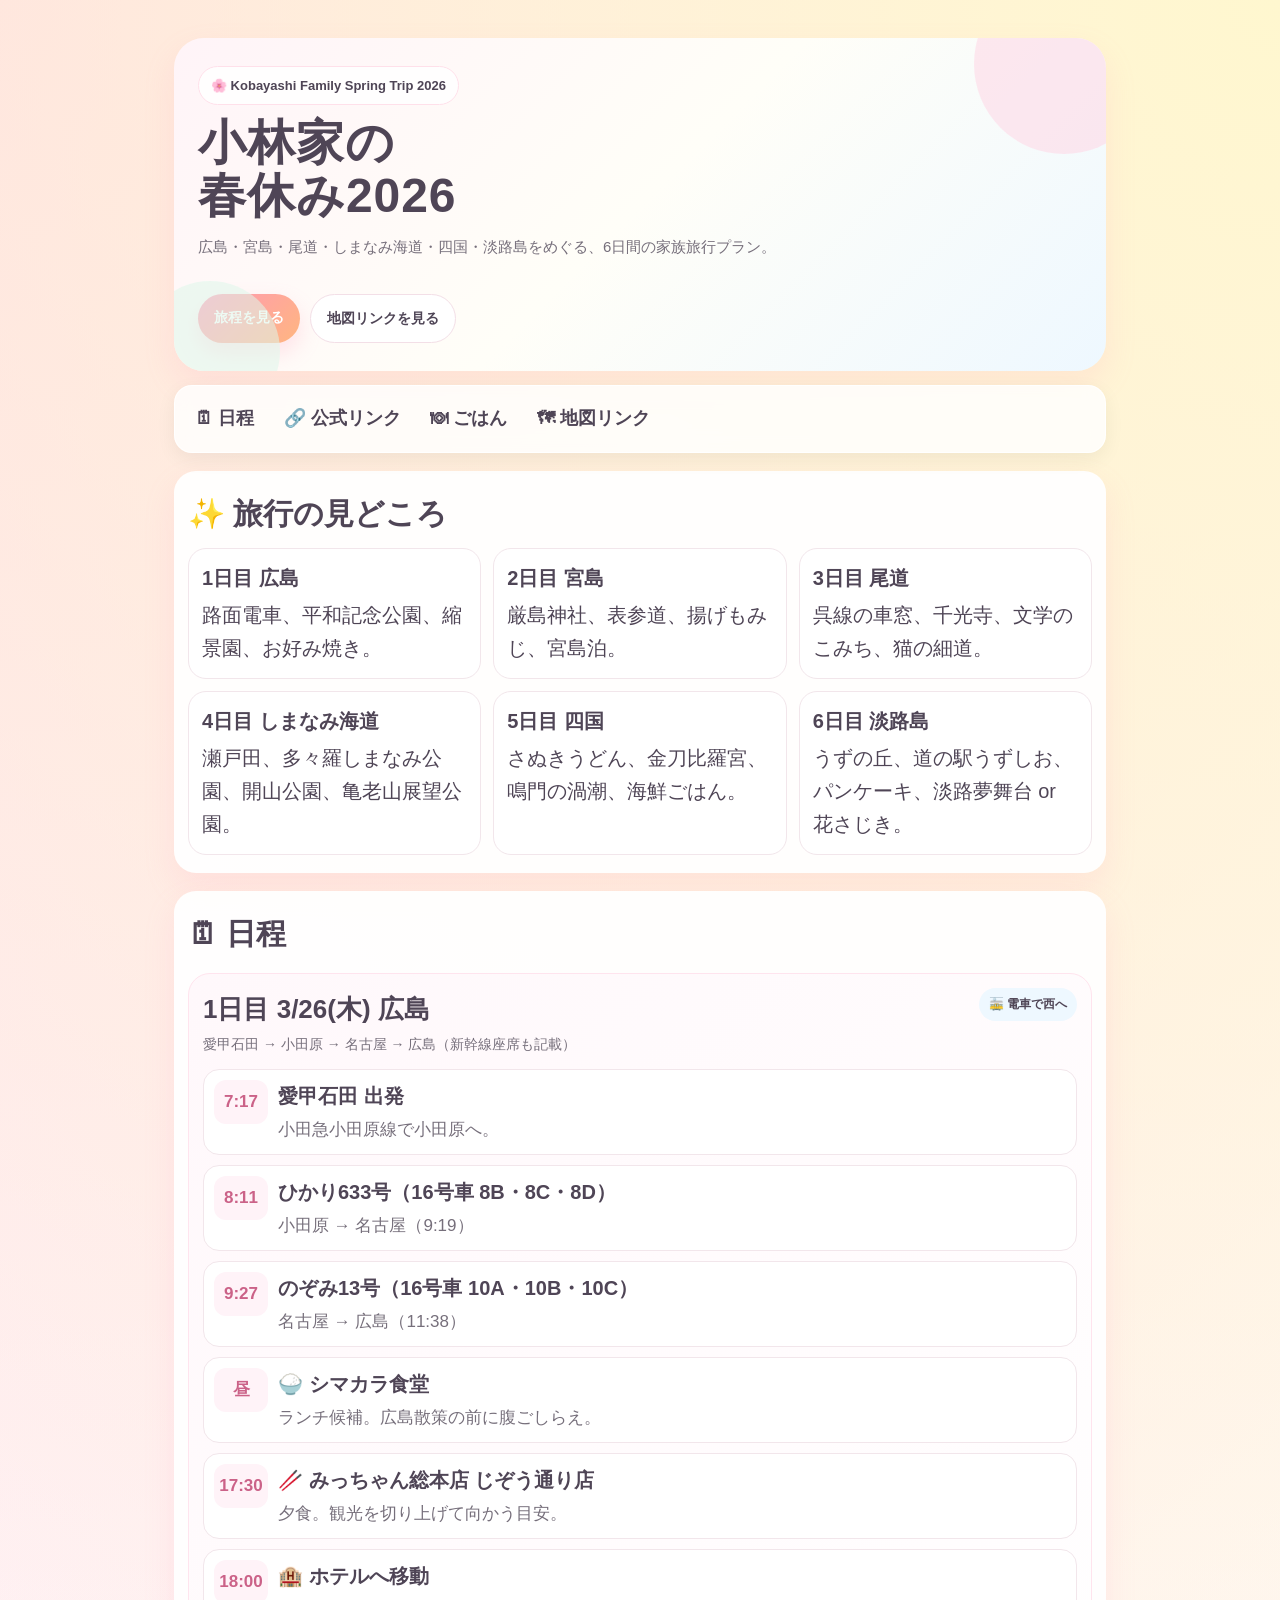
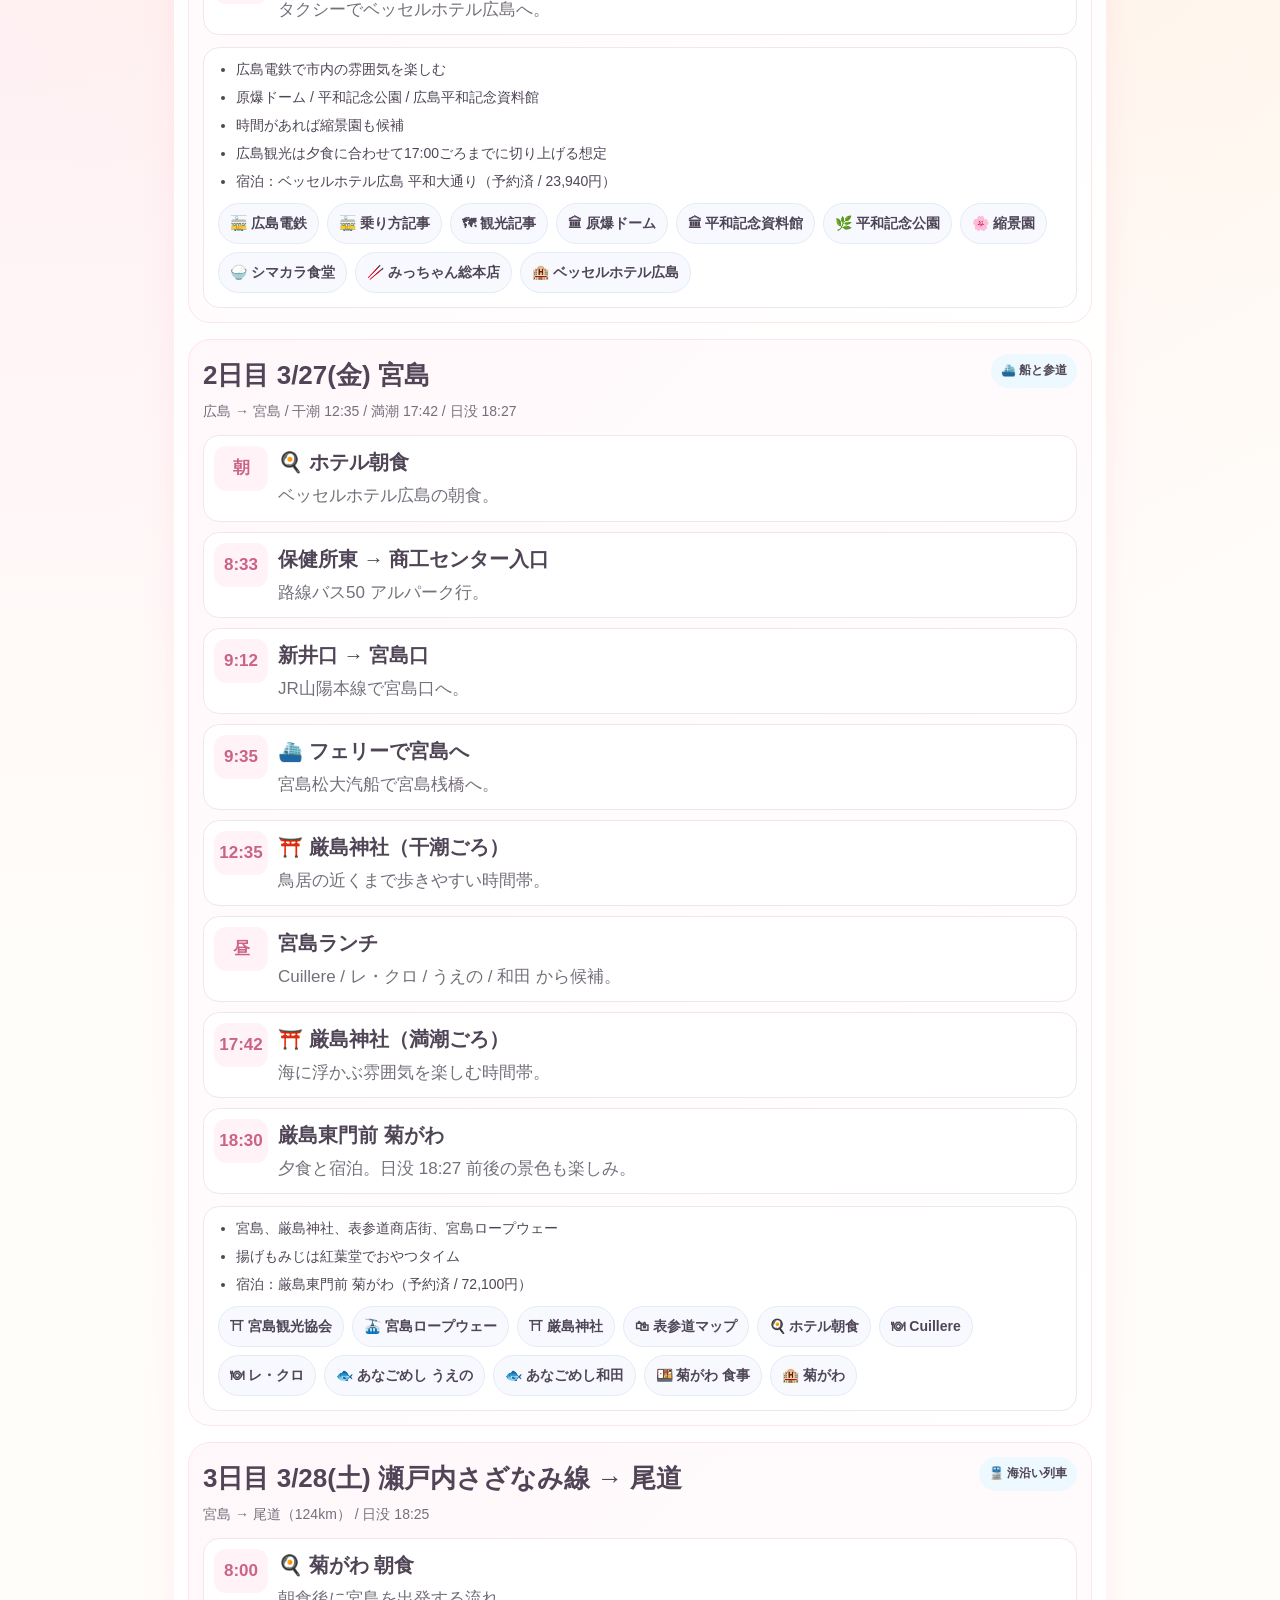
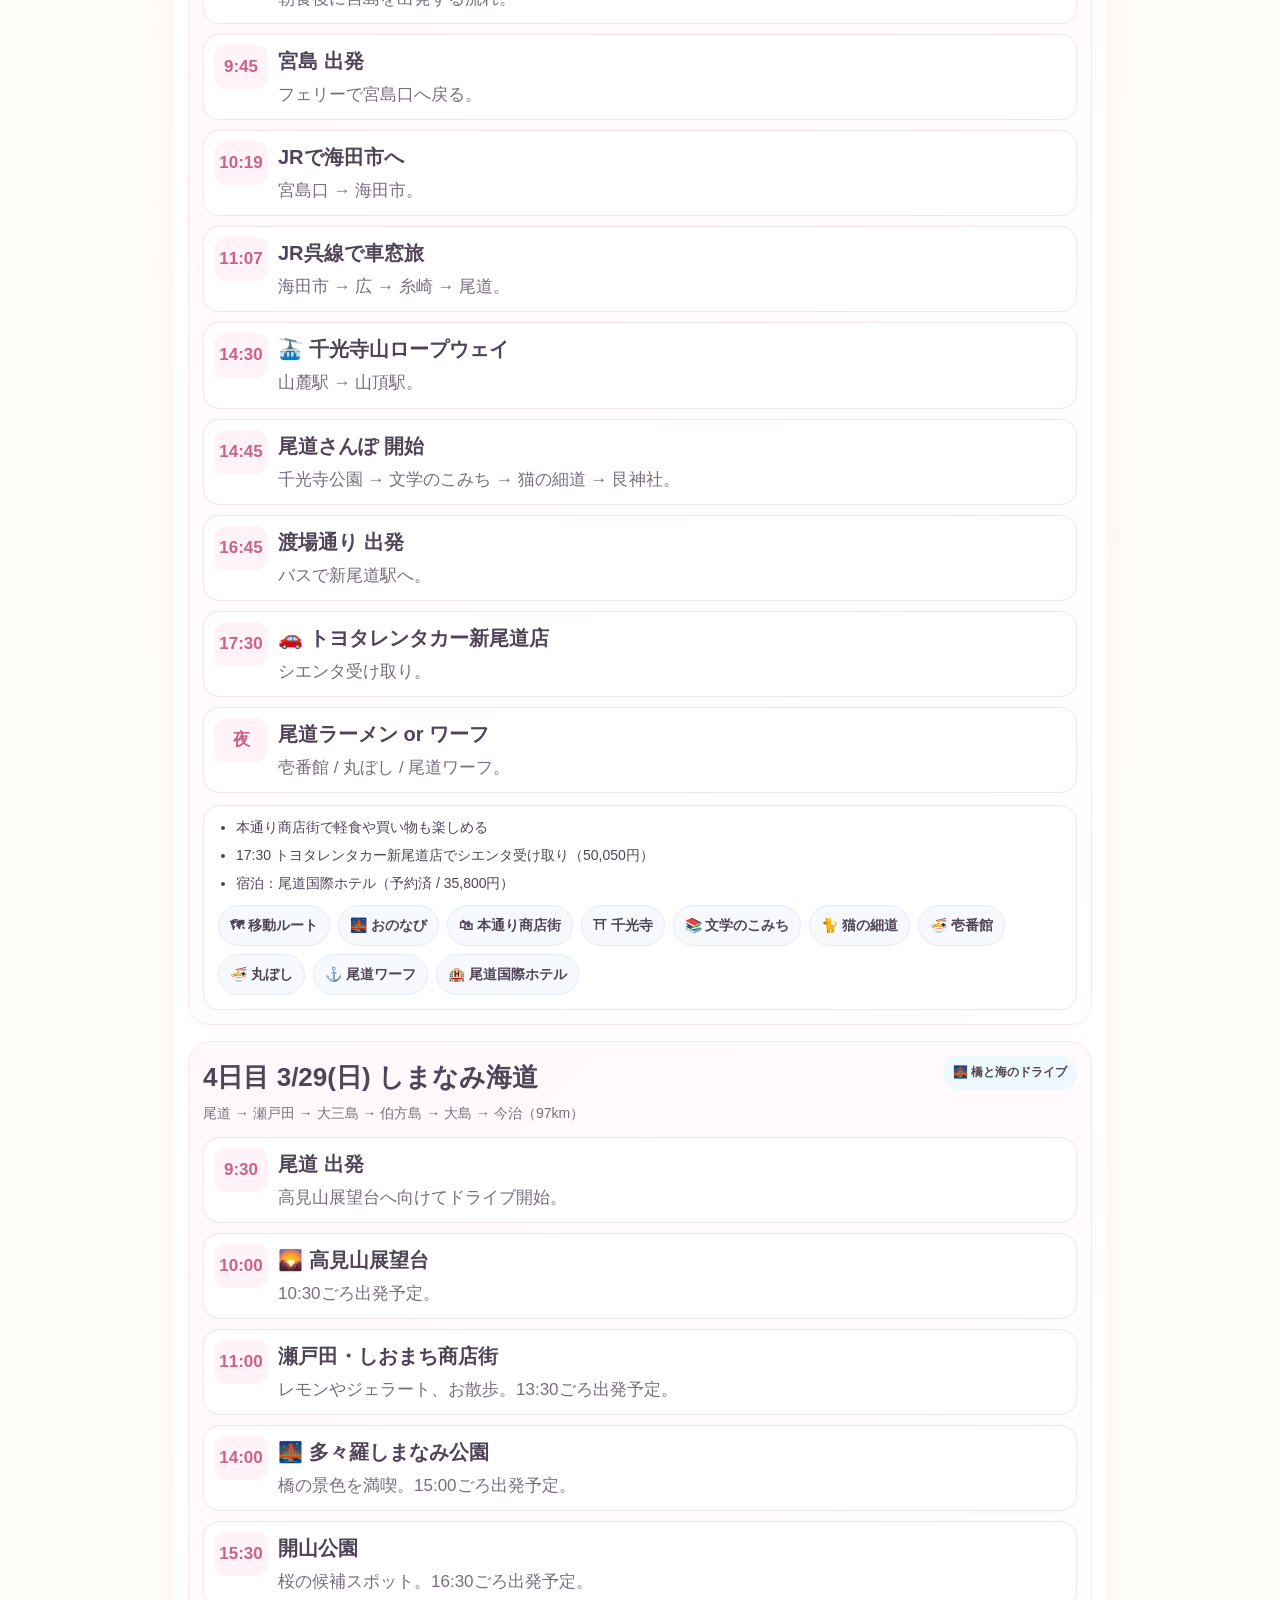
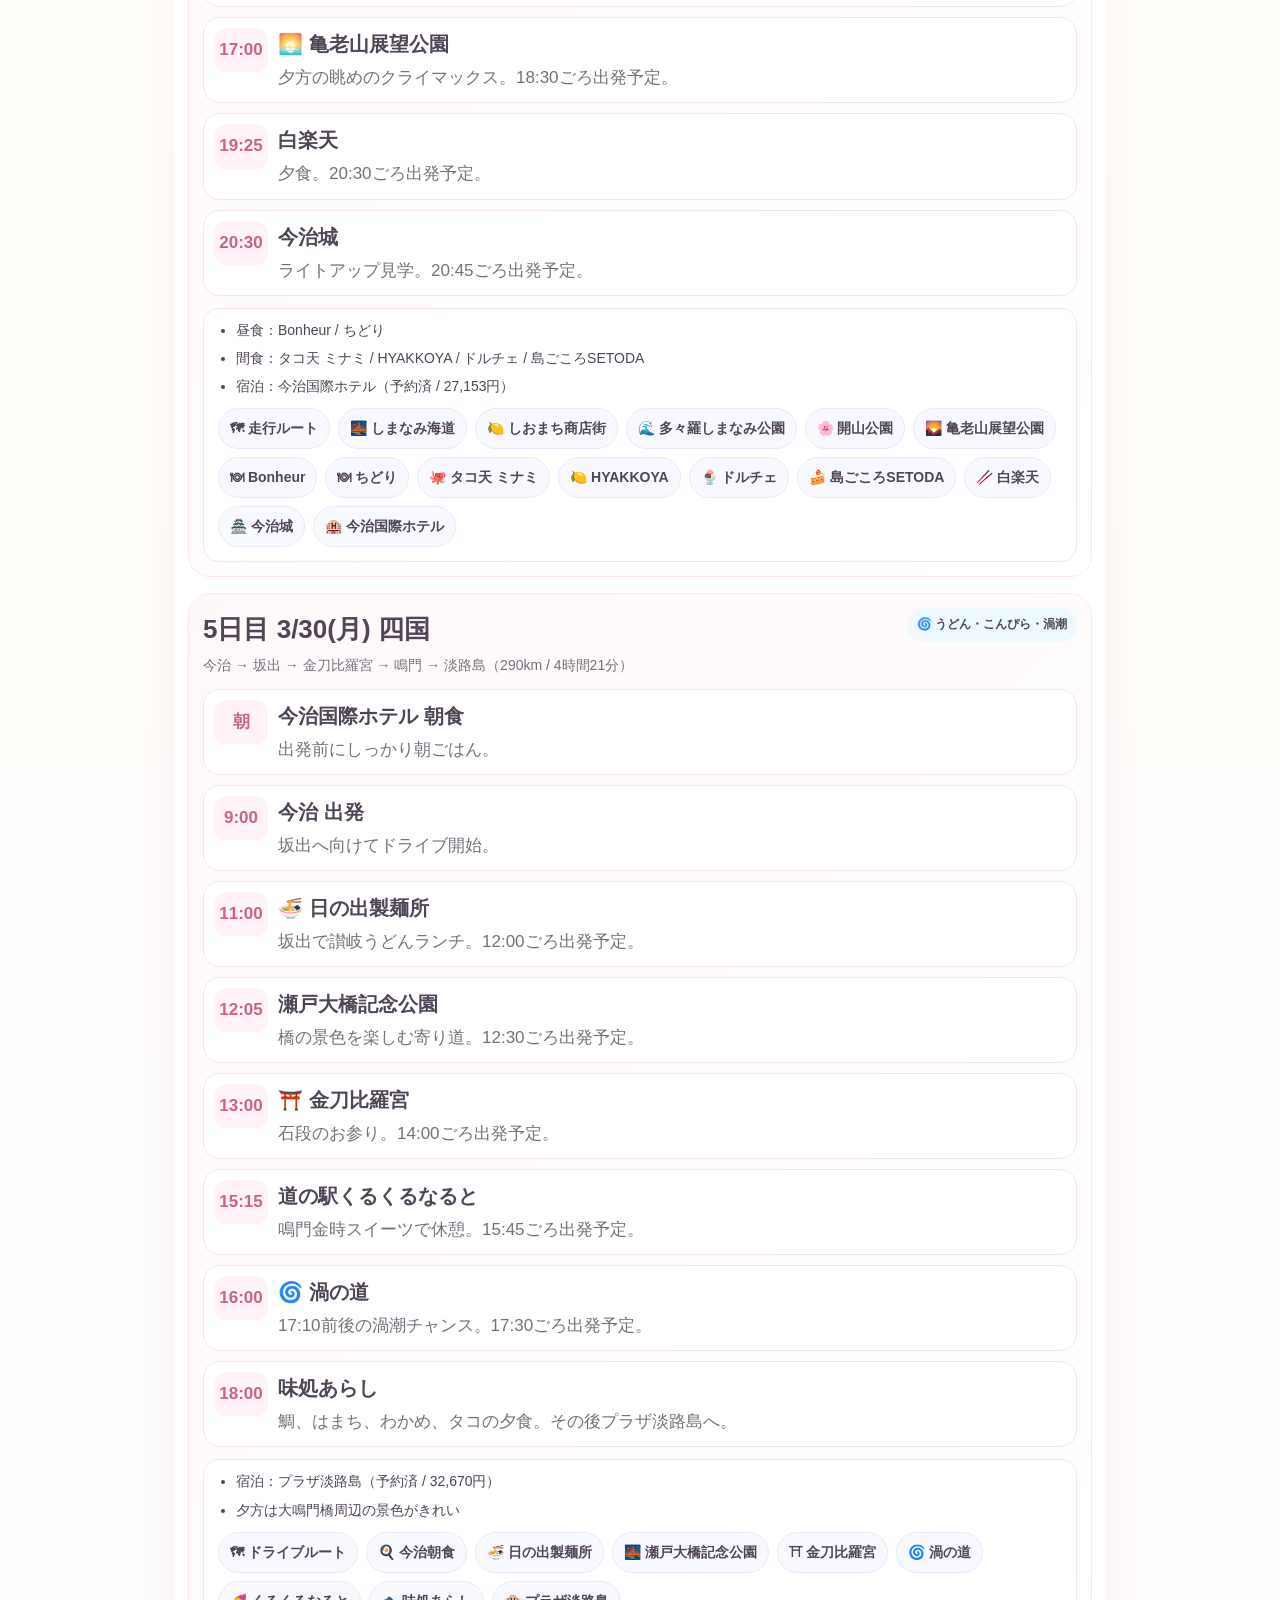
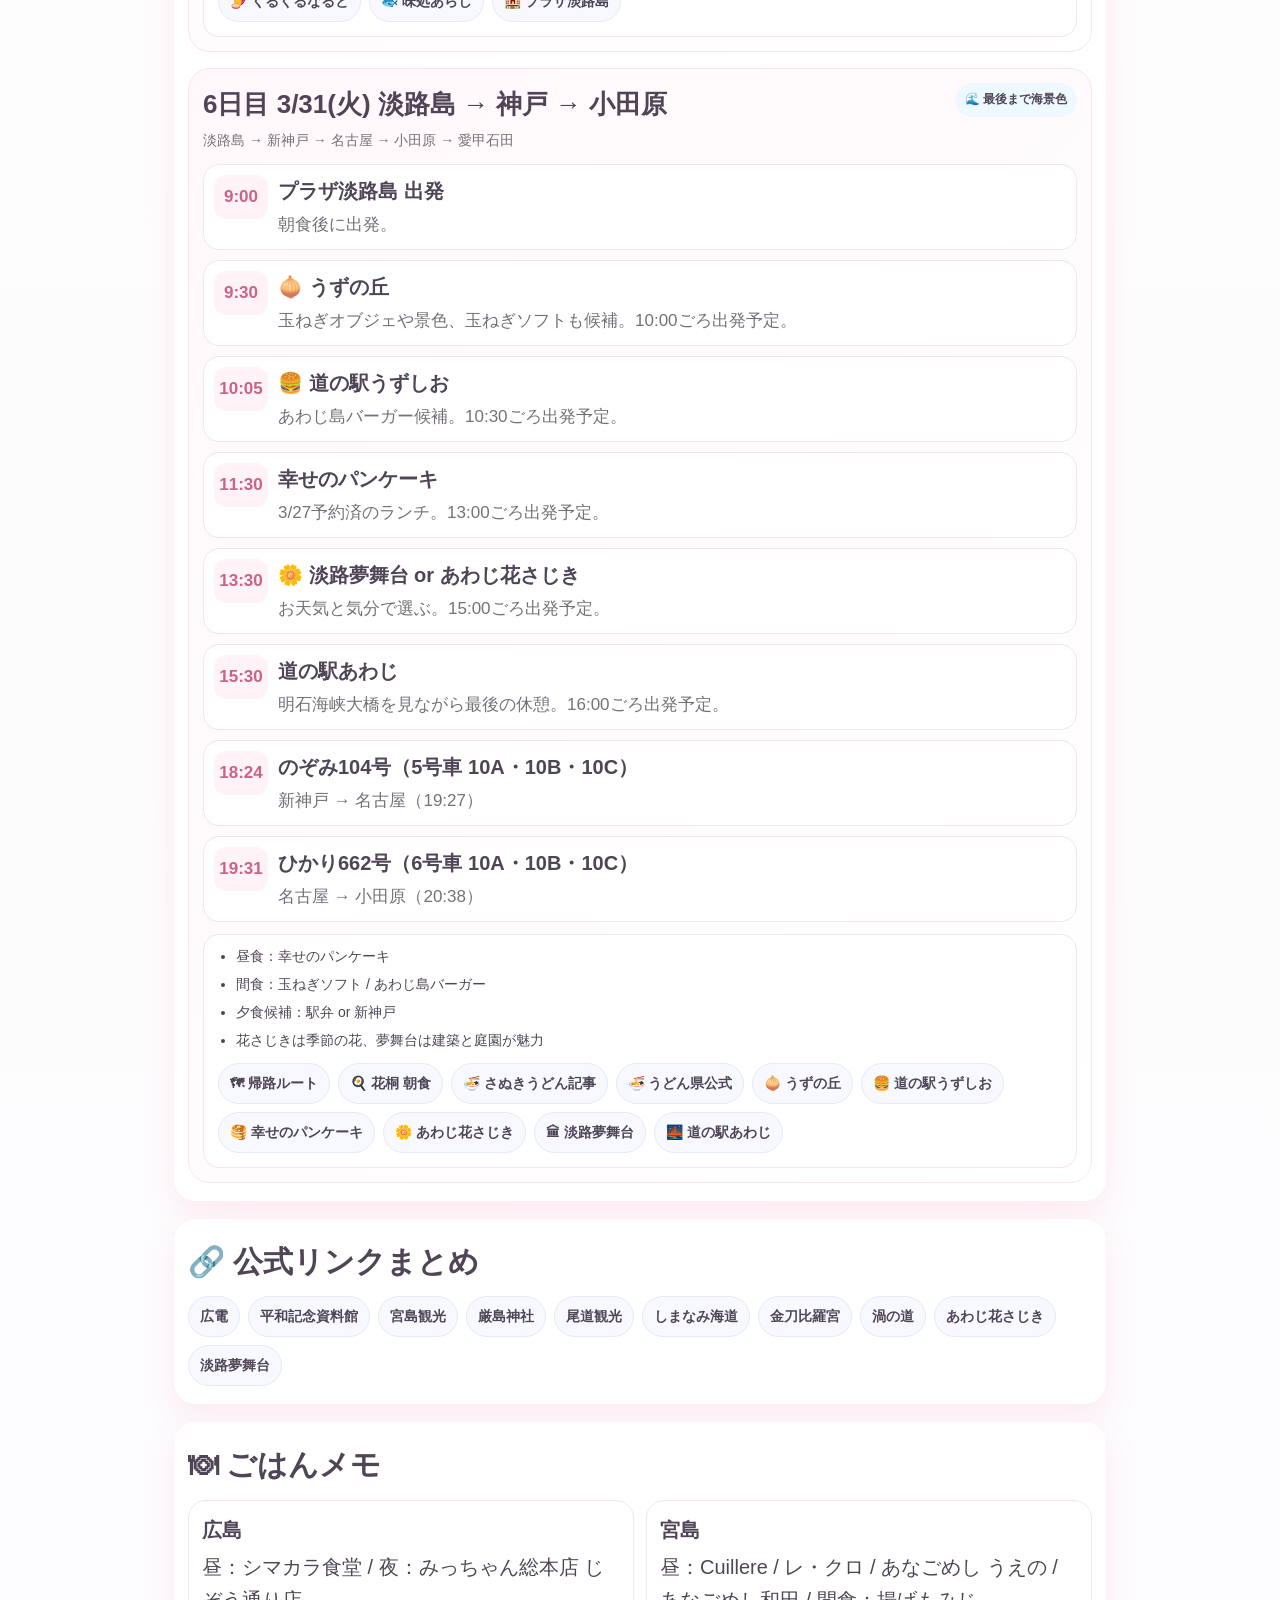
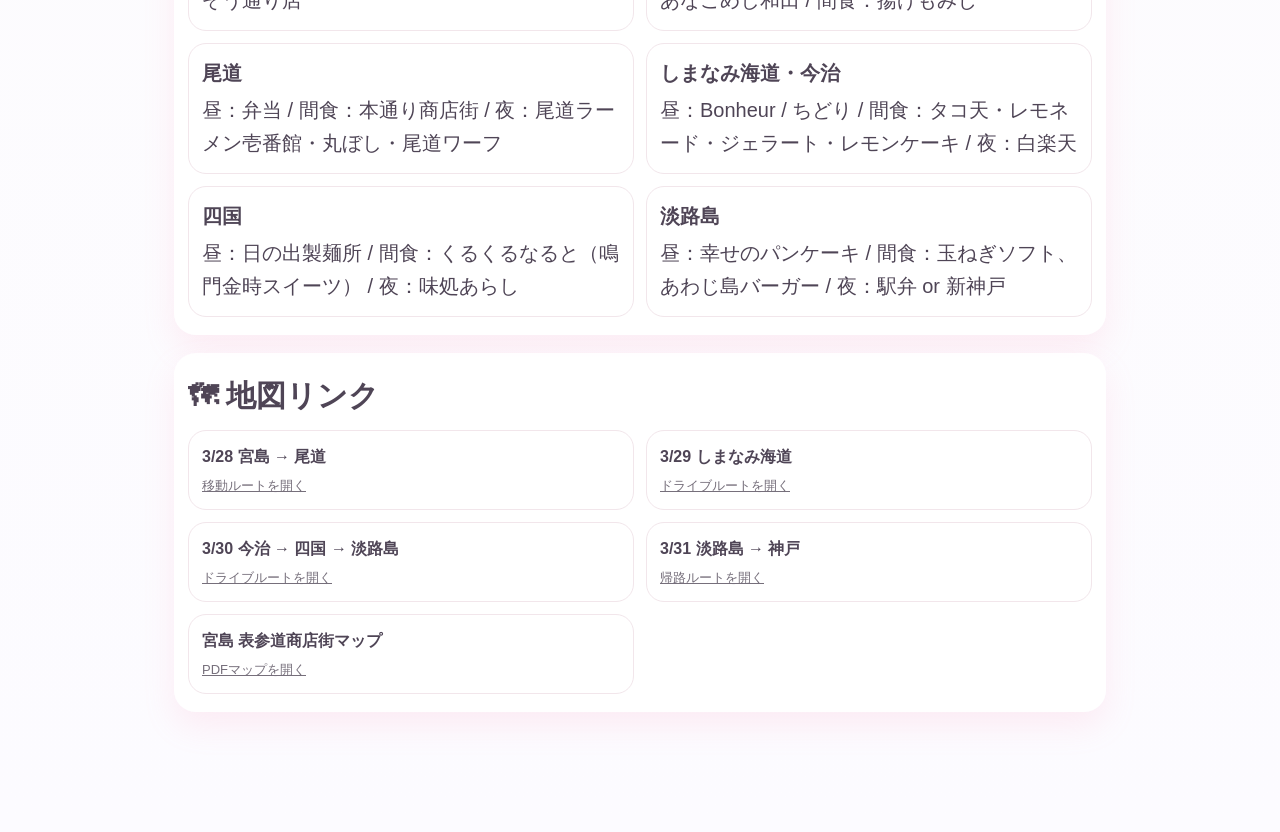
==== commit 72a5d9b1: "Even larger font" ====
--- a/index.html
+++ b/index.html
@@ -24,7 +24,7 @@
     * { box-sizing: border-box; }
     html { scroll-behavior: smooth; }
     body {
-      font-size: 18px;
+      font-size: 20px;
       margin: 0;
       color: var(--text);
       font-family: -apple-system, BlinkMacSystemFont, "Hiragino Sans", "Yu Gothic", sans-serif;
@@ -204,7 +204,7 @@
     .nav a {
       display: inline-block;
       text-decoration: none;
-      font-size: 16px;
+      font-size: 18px;
       font-weight: 800;
       padding: 10px 12px;
       border-radius: 14px;
@@ -222,7 +222,7 @@
 
     .section h2 {
       margin: 0 0 8px;
-      font-size: 26px;
+      font-size: 30px;
       display: flex;
       align-items: center;
       gap: 10px;
@@ -288,7 +288,7 @@
     }
 
     .day-title {
-      font-size: 22px;
+      font-size: 26px;
       font-weight: 800;
       margin: 0;
     }
@@ -326,7 +326,7 @@
 
     .time {
       text-align: center;
-      font-size: 15px;
+      font-size: 17px;
       font-weight: 800;
       color: #cb6288;
       background: #fff3f8;
@@ -336,12 +336,12 @@
 
     .stop h4 {
       margin: 0;
-      font-size: 18px;
+      font-size: 20px;
     }
 
     .stop p {
       margin: 3px 0 0;
-      font-size: 15px;
+      font-size: 17px;
       color: var(--muted);
     }
 
@@ -827,3 +827,4 @@
 </html>
 
 
+
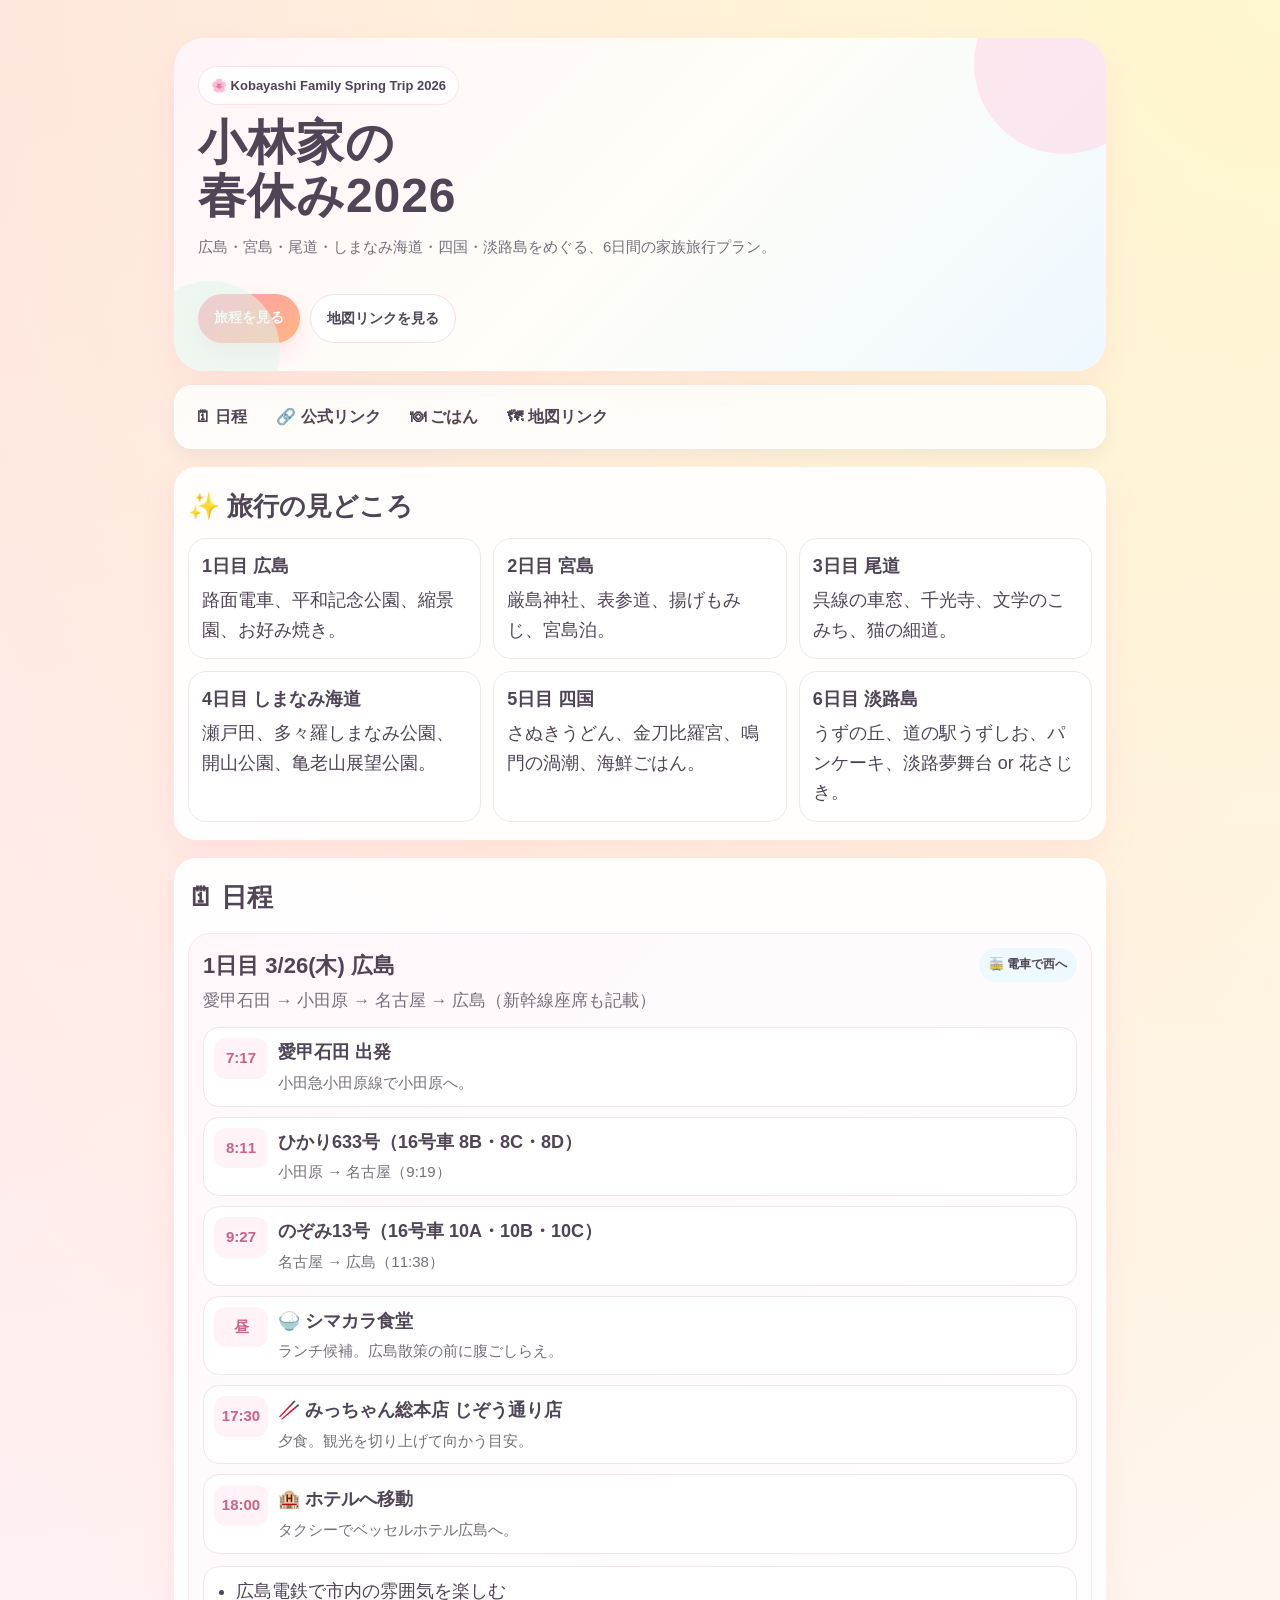
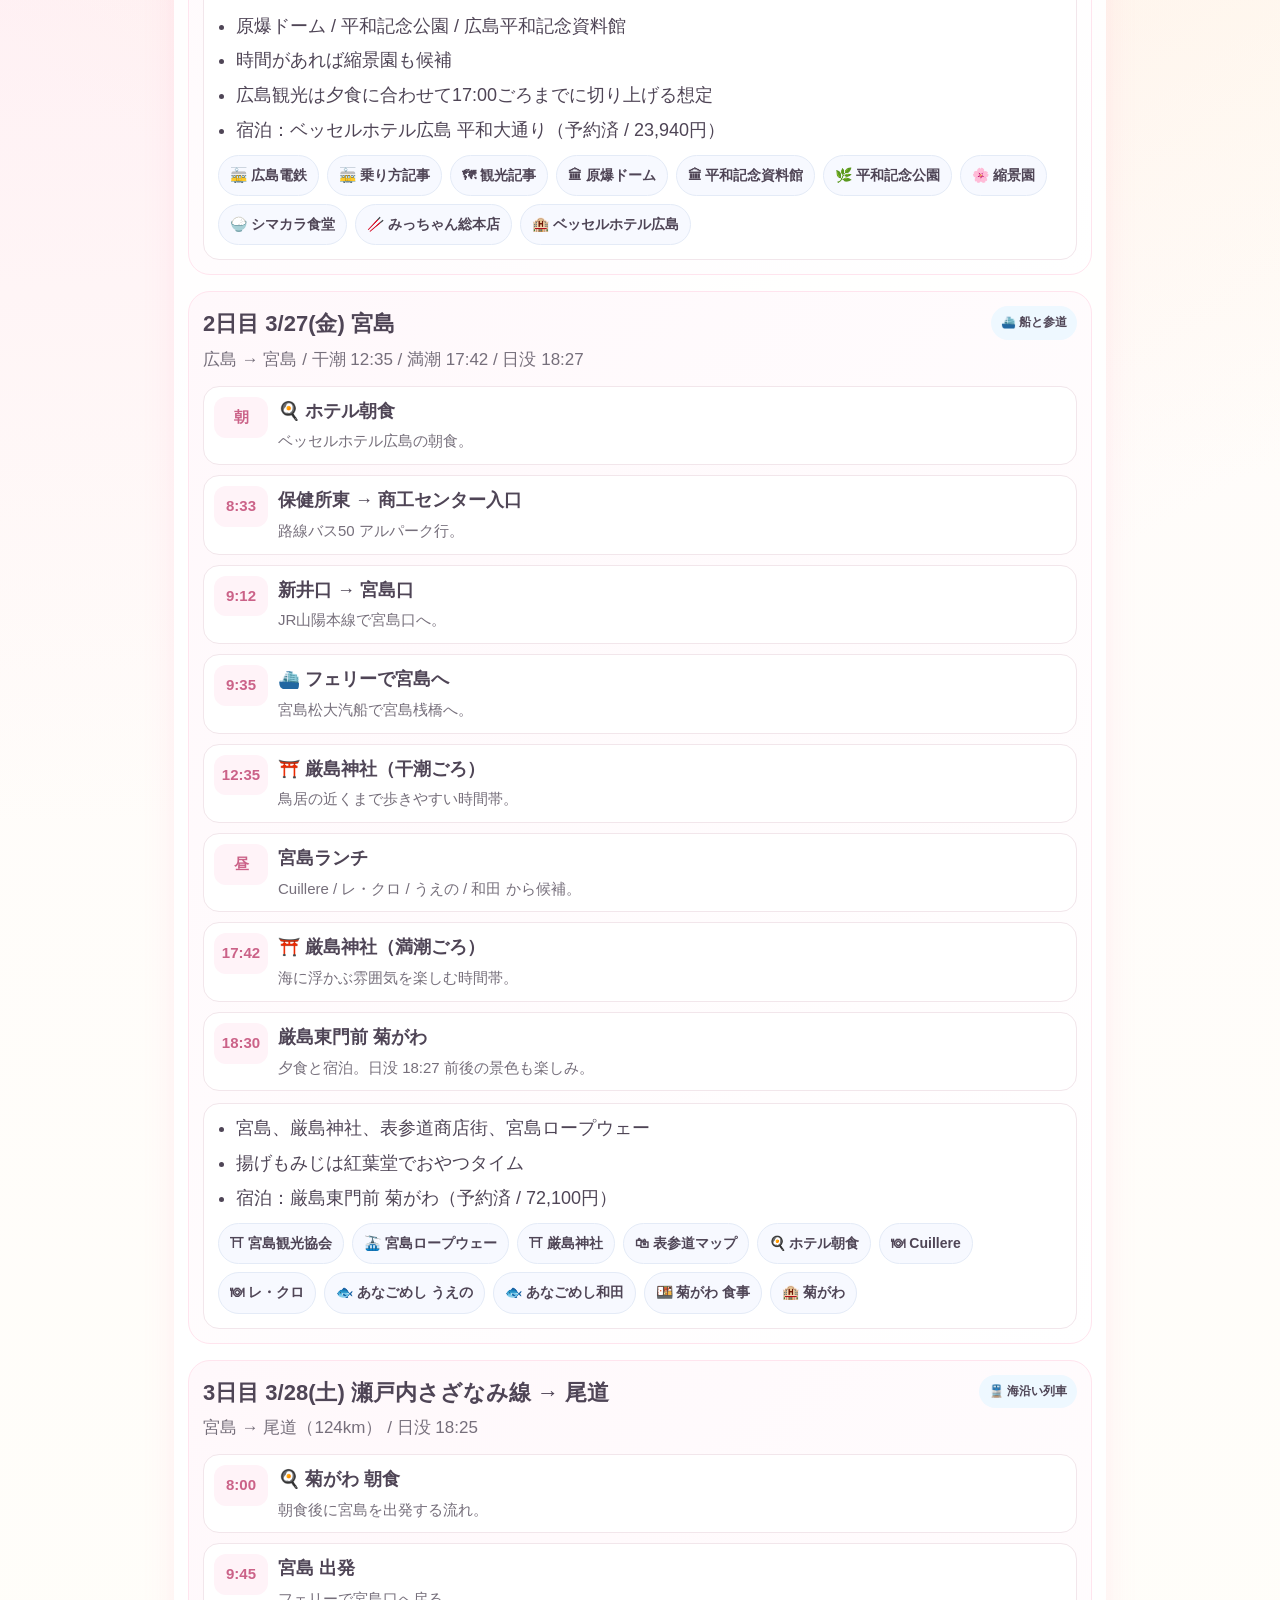
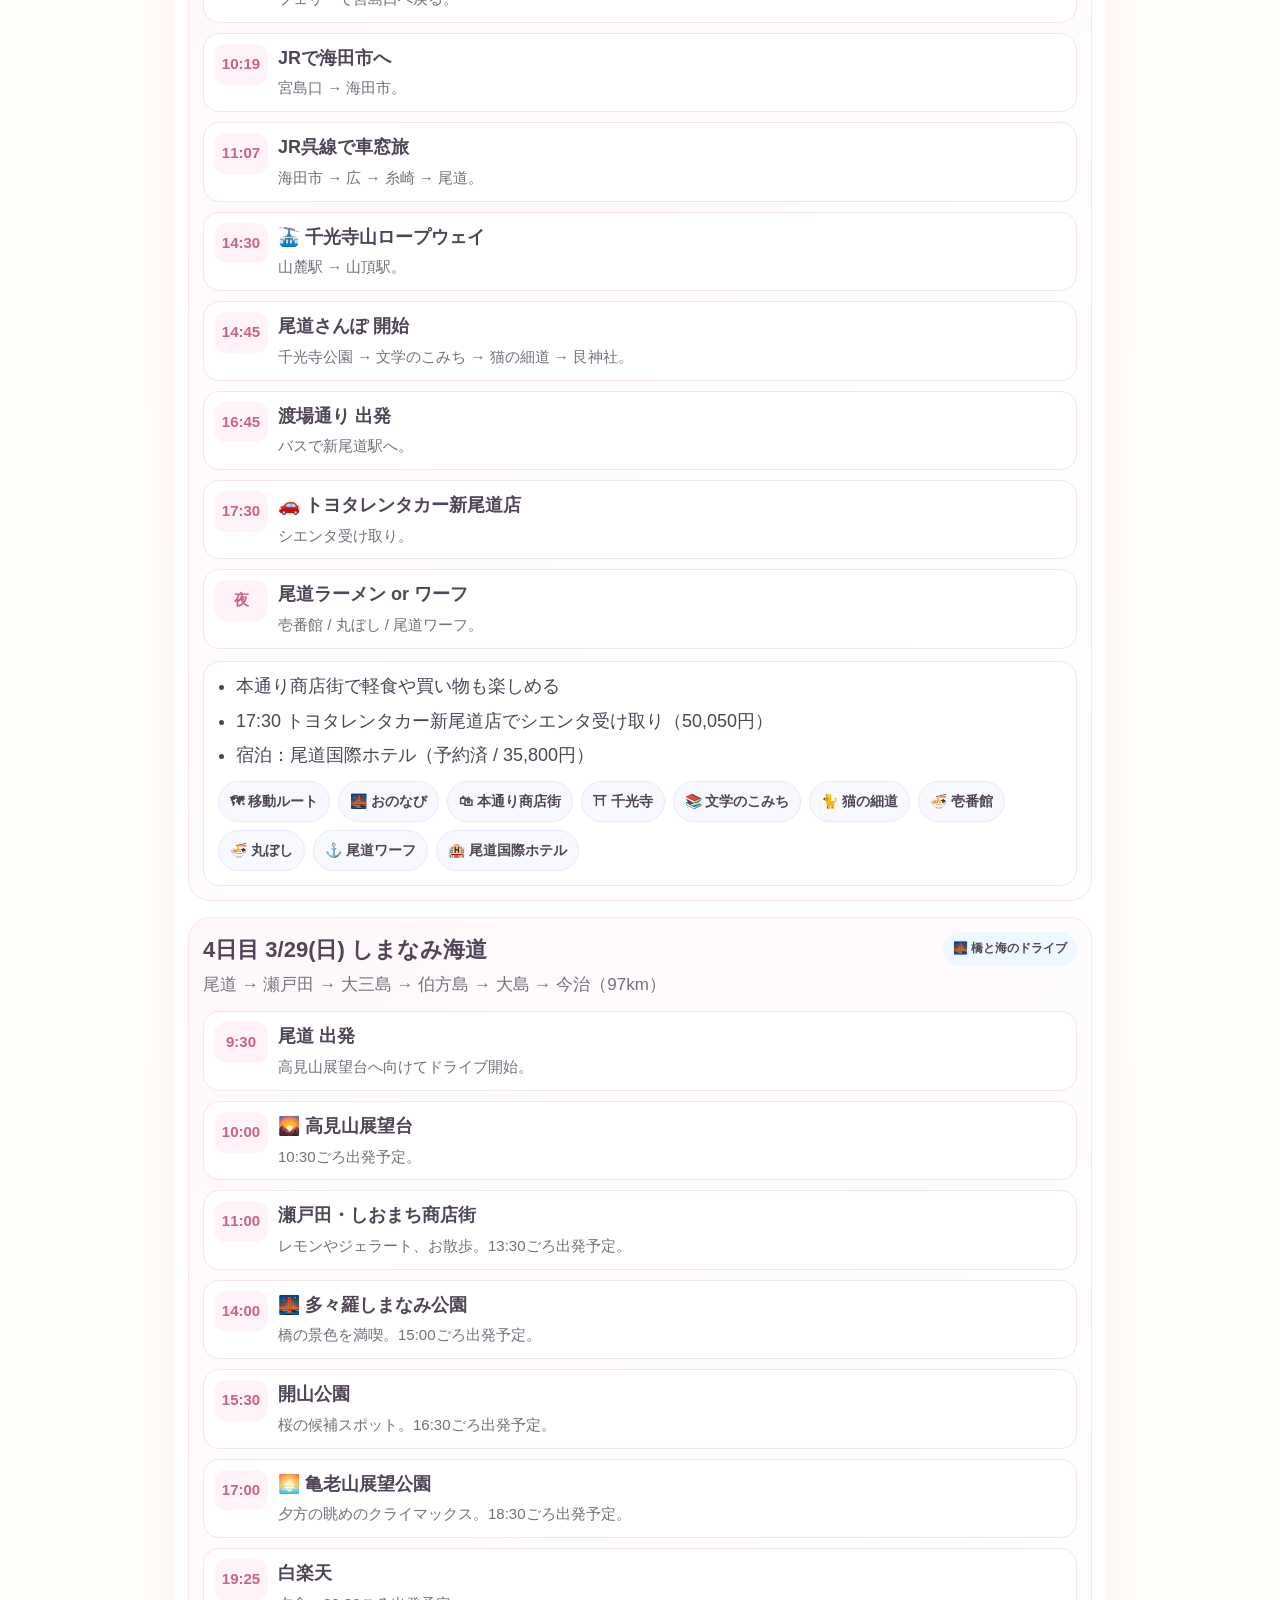
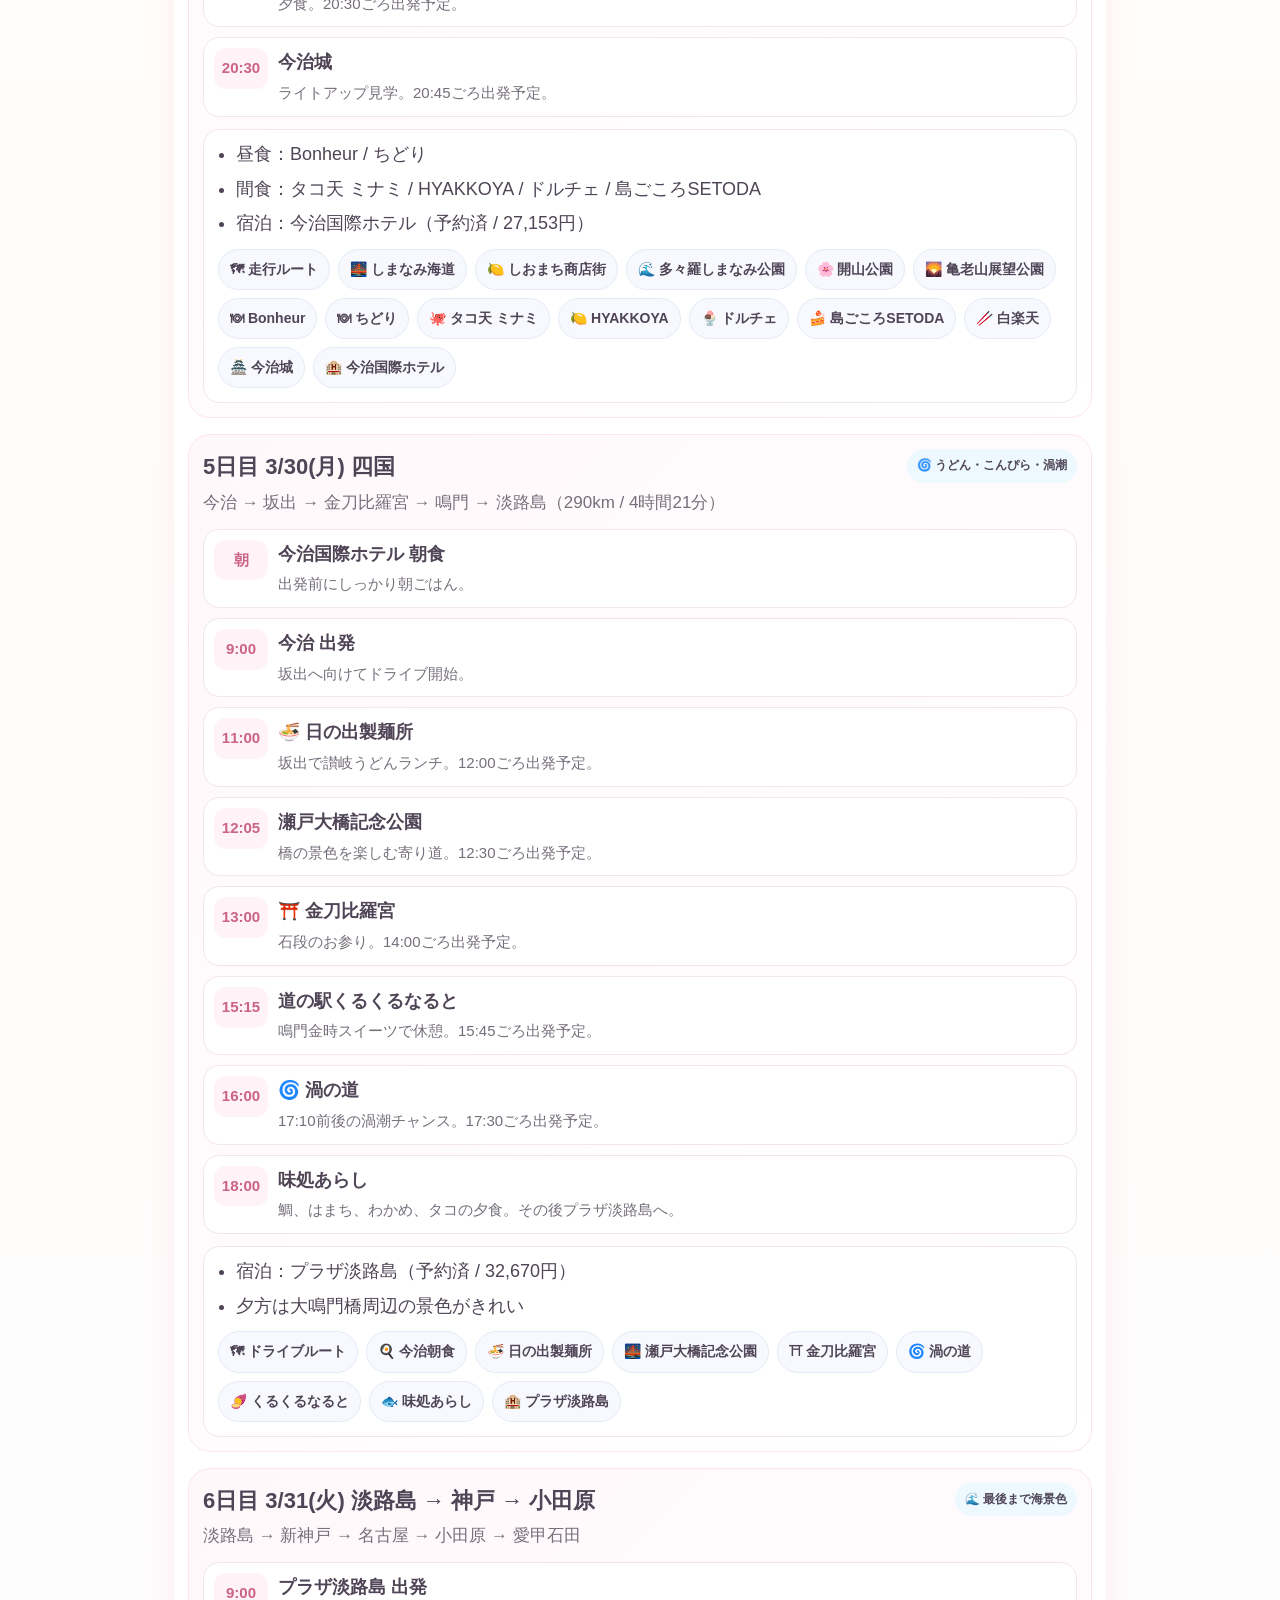
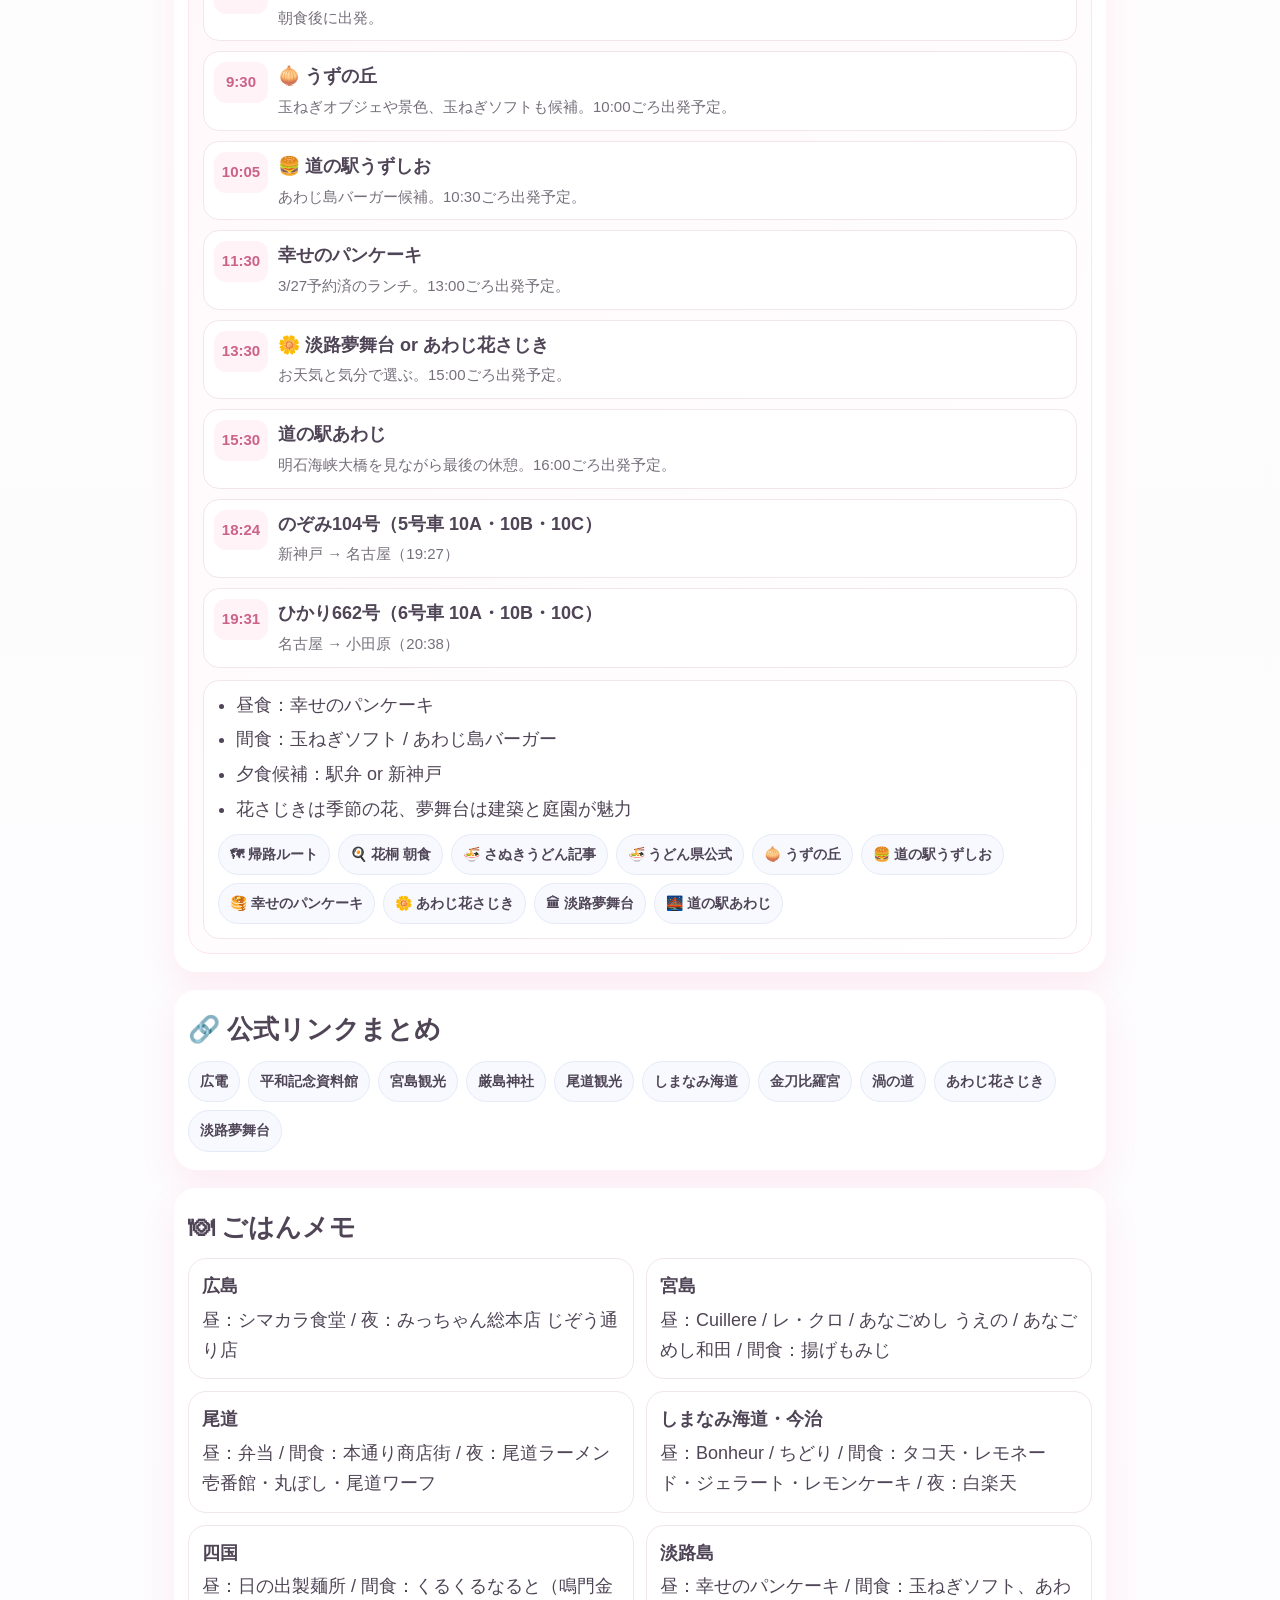
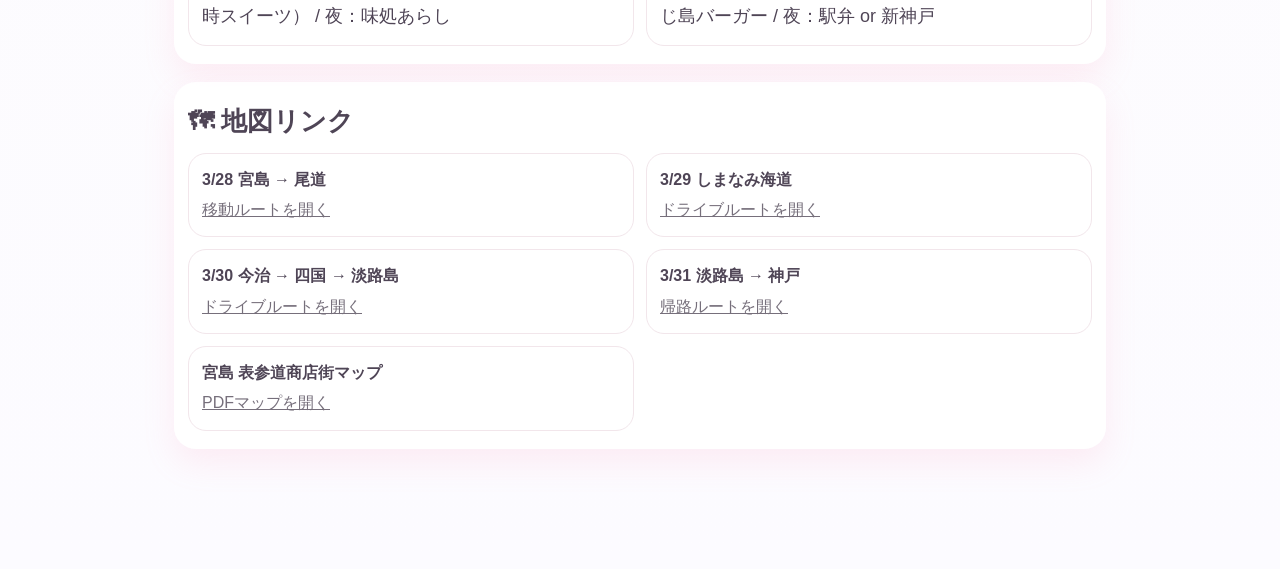
==== commit ecb49b5f: "Larger font for small fonts" ====
--- a/index.html
+++ b/index.html
@@ -24,7 +24,7 @@
     * { box-sizing: border-box; }
     html { scroll-behavior: smooth; }
     body {
-      font-size: 20px;
+      font-size: 18px;
       margin: 0;
       color: var(--text);
       font-family: -apple-system, BlinkMacSystemFont, "Hiragino Sans", "Yu Gothic", sans-serif;
@@ -204,7 +204,7 @@
     .nav a {
       display: inline-block;
       text-decoration: none;
-      font-size: 18px;
+      font-size: 16px;
       font-weight: 800;
       padding: 10px 12px;
       border-radius: 14px;
@@ -222,7 +222,7 @@
 
     .section h2 {
       margin: 0 0 8px;
-      font-size: 30px;
+      font-size: 26px;
       display: flex;
       align-items: center;
       gap: 10px;
@@ -230,7 +230,7 @@
 
     .lead {
       color: var(--muted);
-      font-size: 14px;
+      font-size: 16px;
       margin: 0 0 10px;
     }
 
@@ -288,7 +288,7 @@
     }
 
     .day-title {
-      font-size: 26px;
+      font-size: 22px;
       font-weight: 800;
       margin: 0;
     }
@@ -302,7 +302,7 @@
     }
 
     .day-note {
-      font-size: 14px;
+      font-size: 17px;
       color: var(--muted);
       margin-top: 3px;
     }
@@ -326,7 +326,7 @@
 
     .time {
       text-align: center;
-      font-size: 17px;
+      font-size: 15px;
       font-weight: 800;
       color: #cb6288;
       background: #fff3f8;
@@ -336,12 +336,12 @@
 
     .stop h4 {
       margin: 0;
-      font-size: 20px;
+      font-size: 18px;
     }
 
     .stop p {
       margin: 3px 0 0;
-      font-size: 17px;
+      font-size: 15px;
       color: var(--muted);
     }
 
@@ -351,7 +351,7 @@
       border: 1px solid var(--line);
       border-radius: 16px;
       padding: 0 14px 14px;
-      font-size: 14px;
+      font-size: 18px;
     }
 
     
@@ -397,7 +397,8 @@
 
     .map-card p {
       margin: 0;
-      font-size: 13px;
+      font-size: 16px;
+      color: var(--muted);
       color: var(--muted);
     }
 
@@ -828,3 +829,4 @@
 
 
 
+
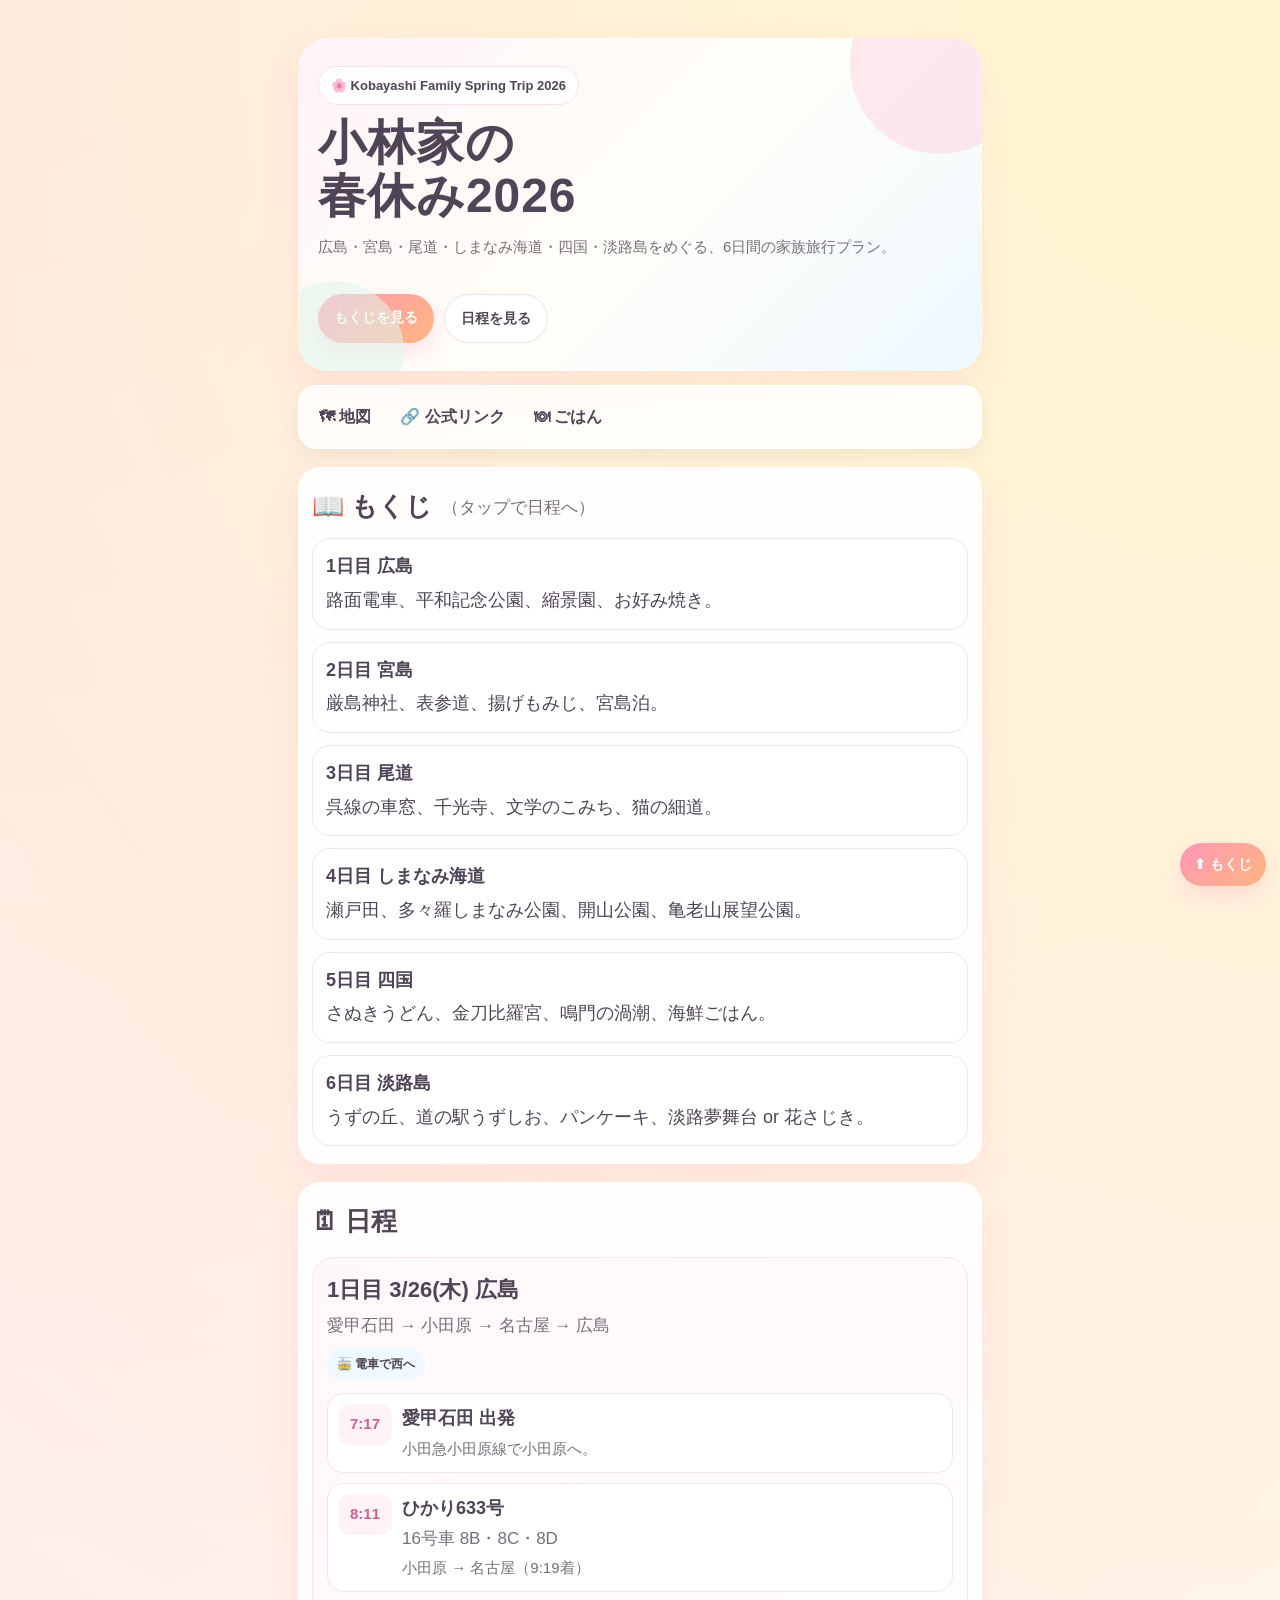
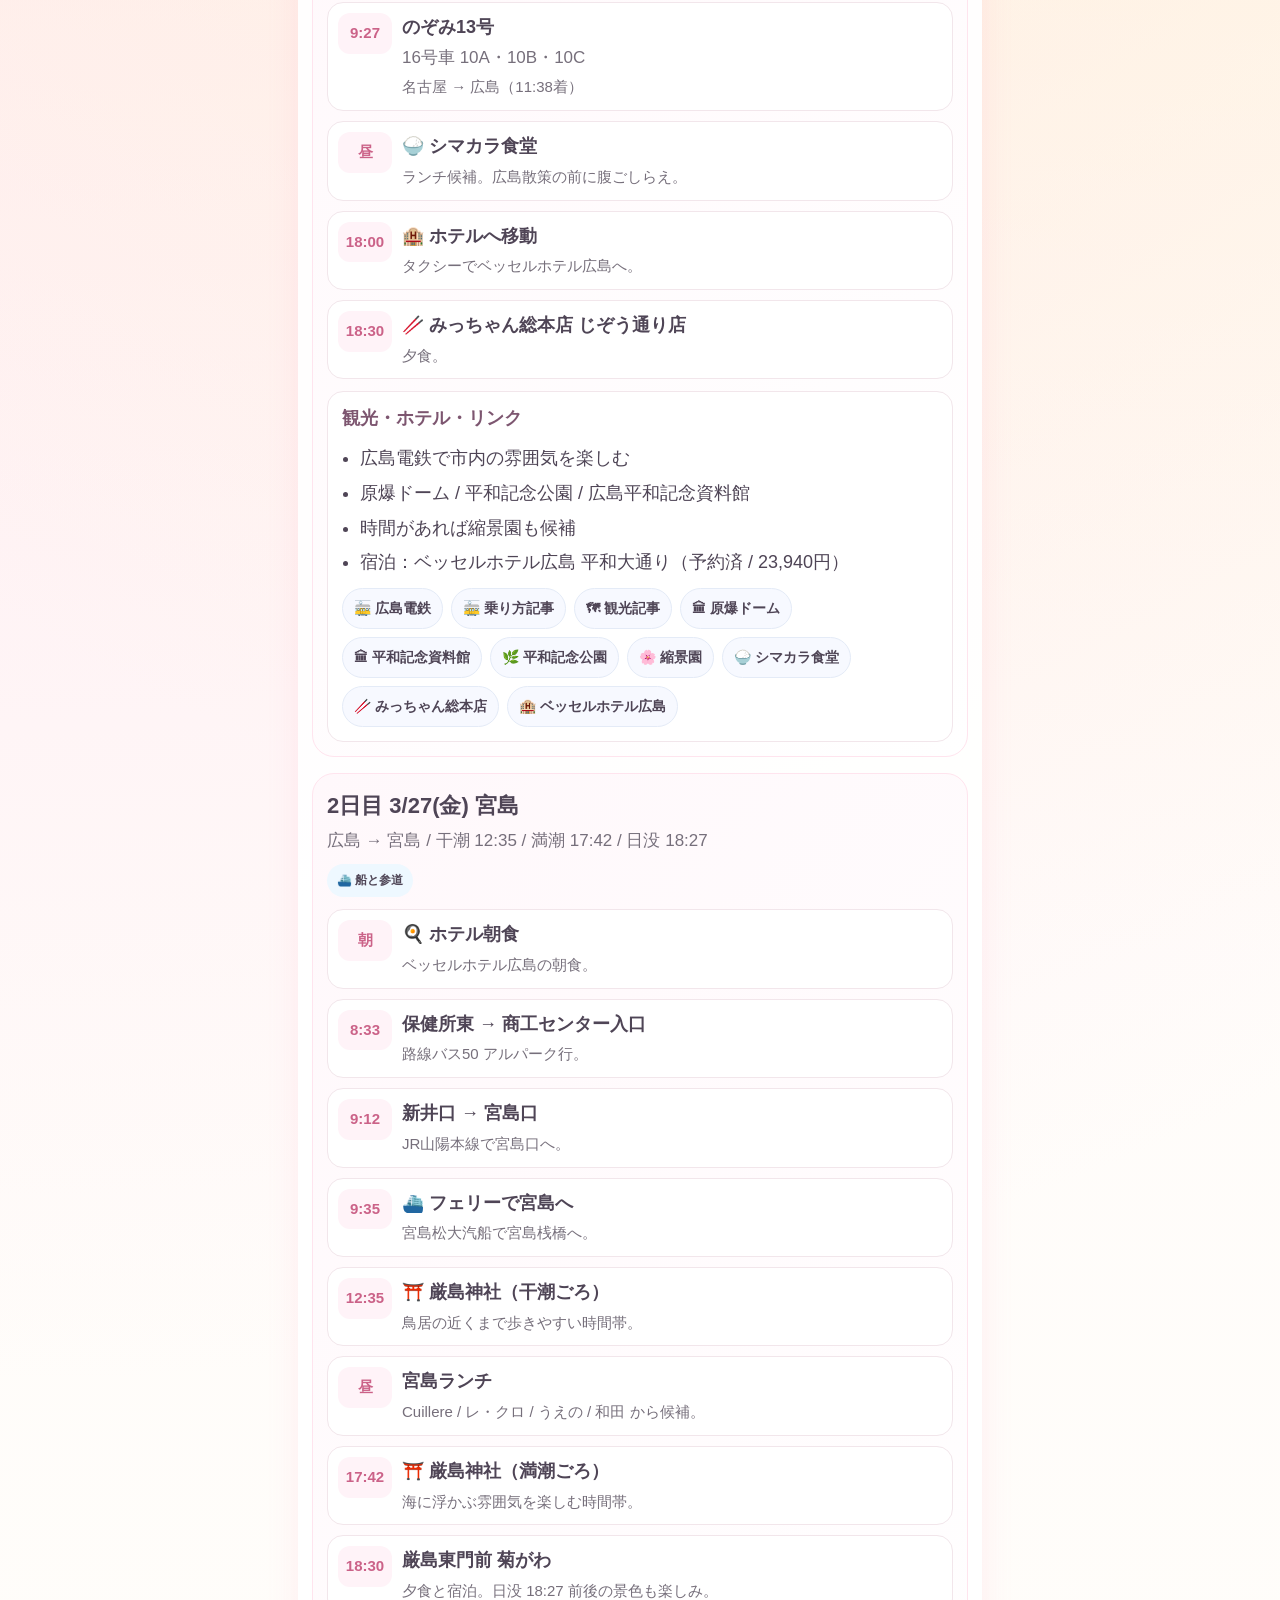
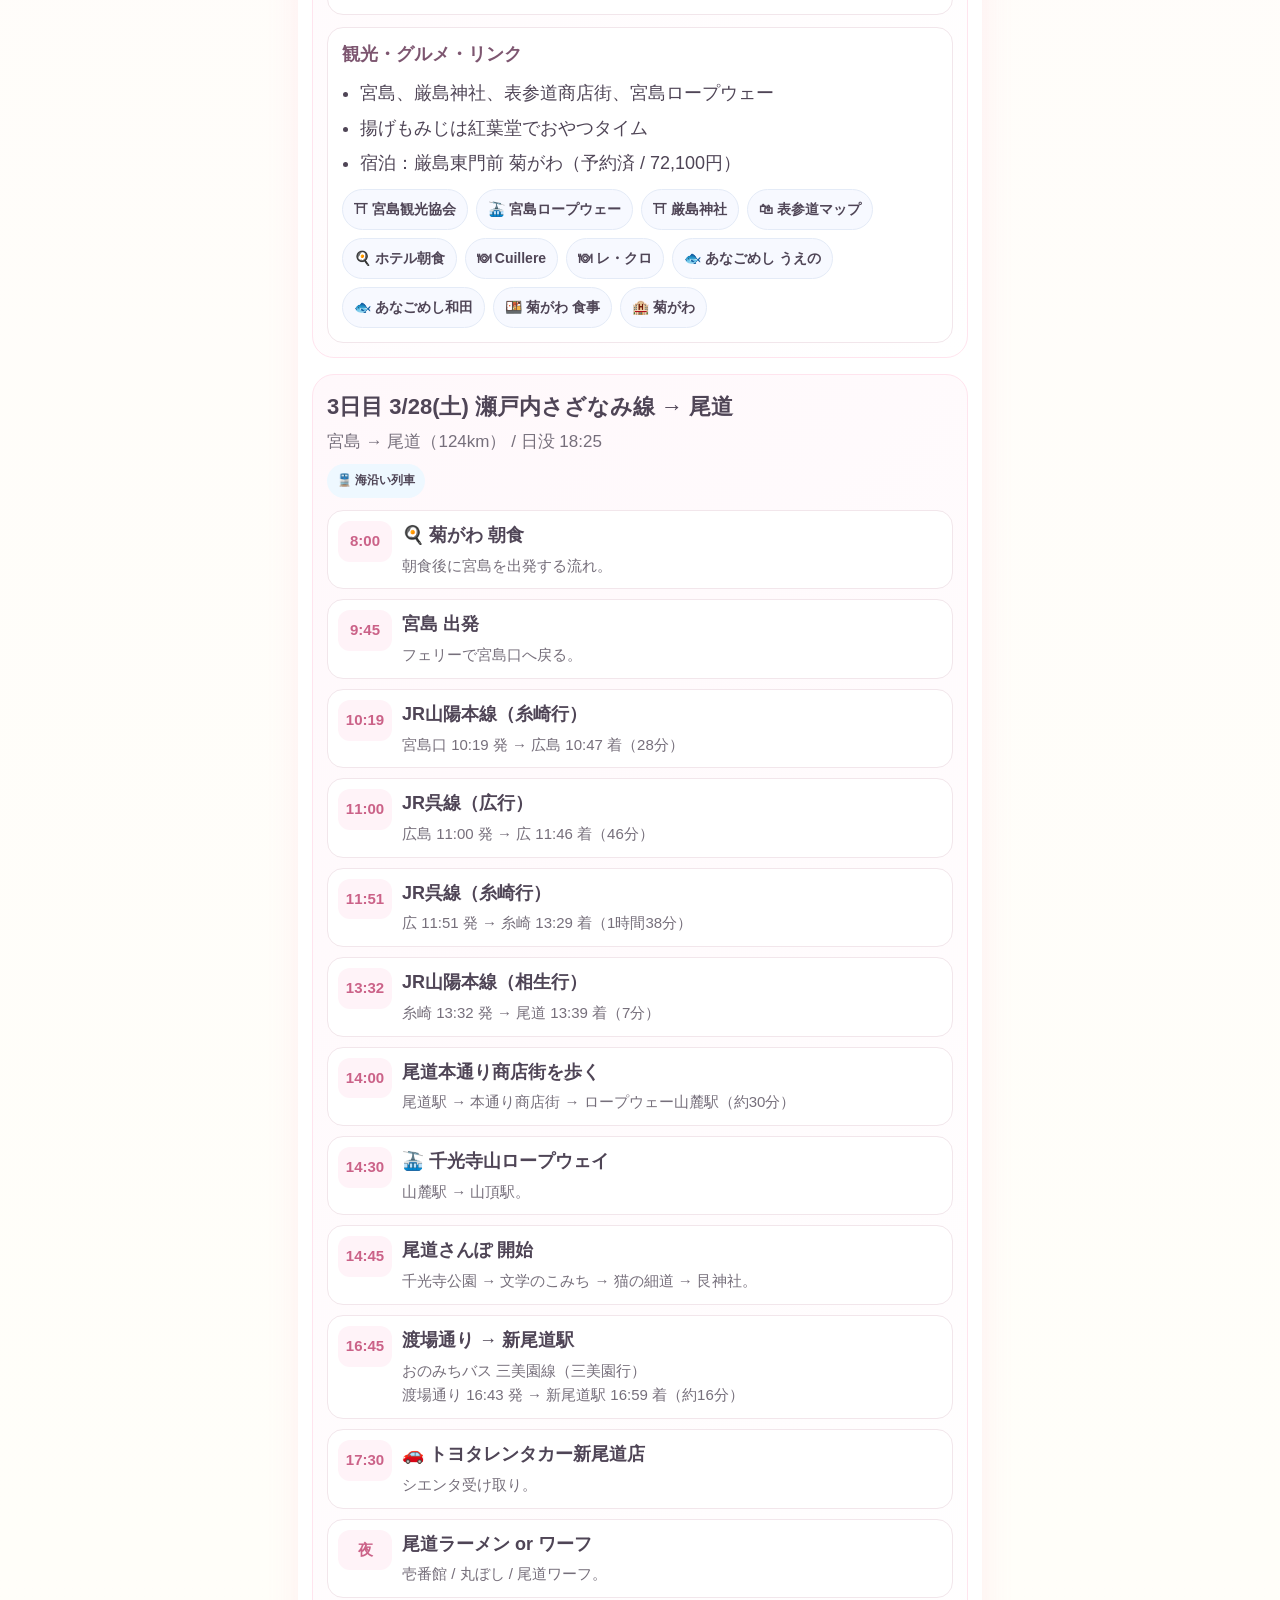
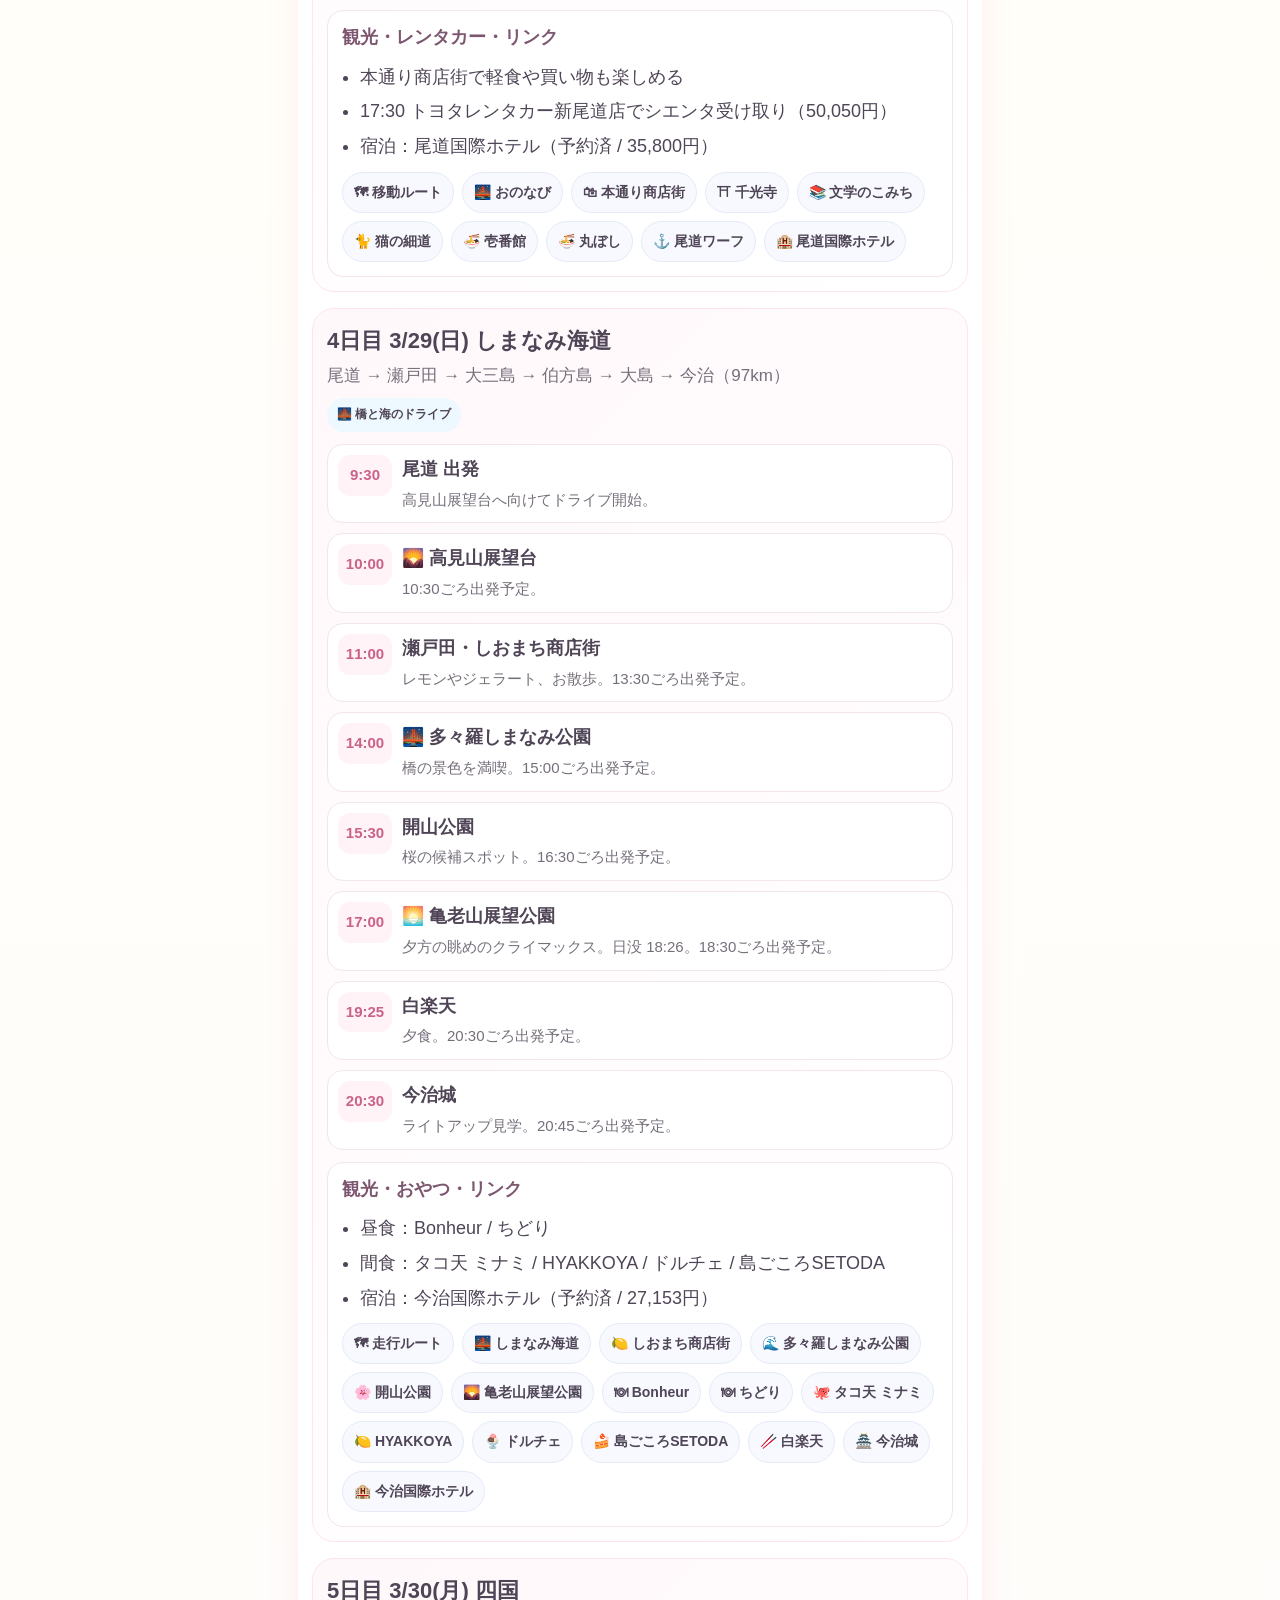
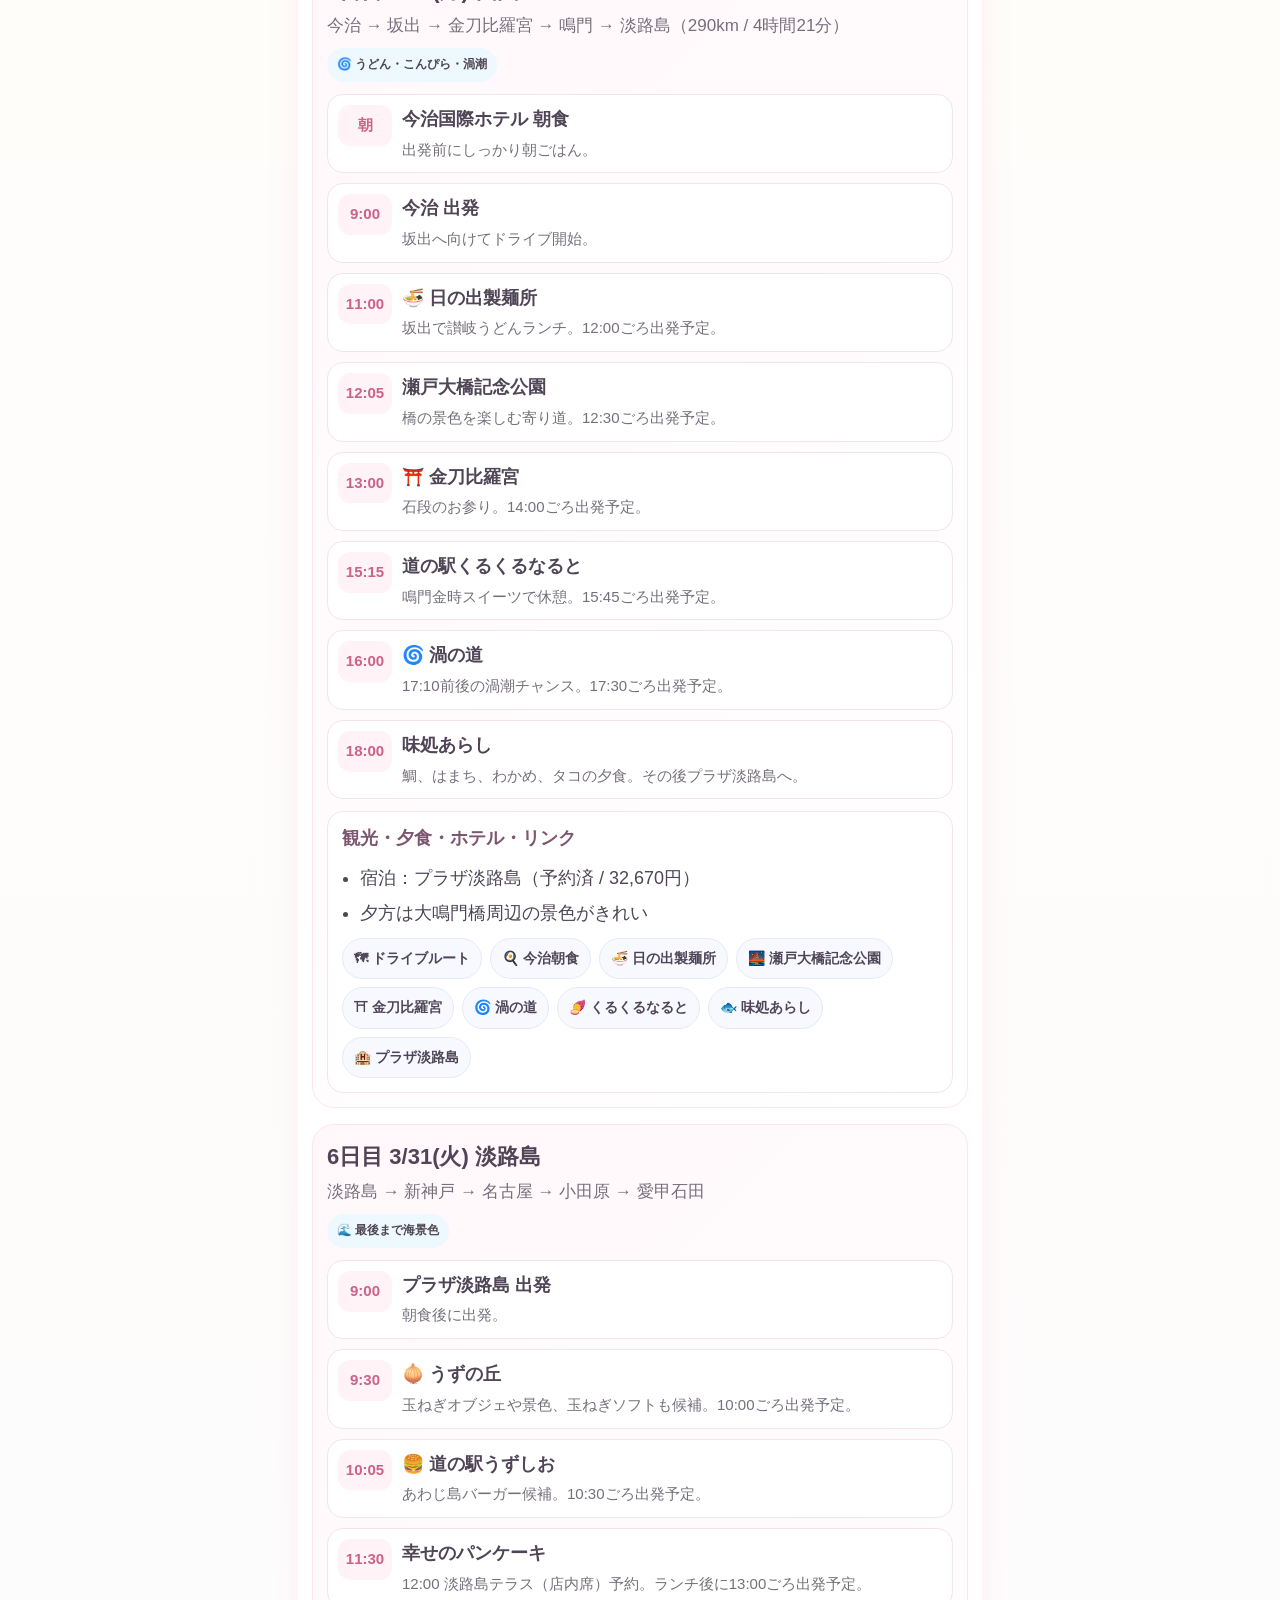
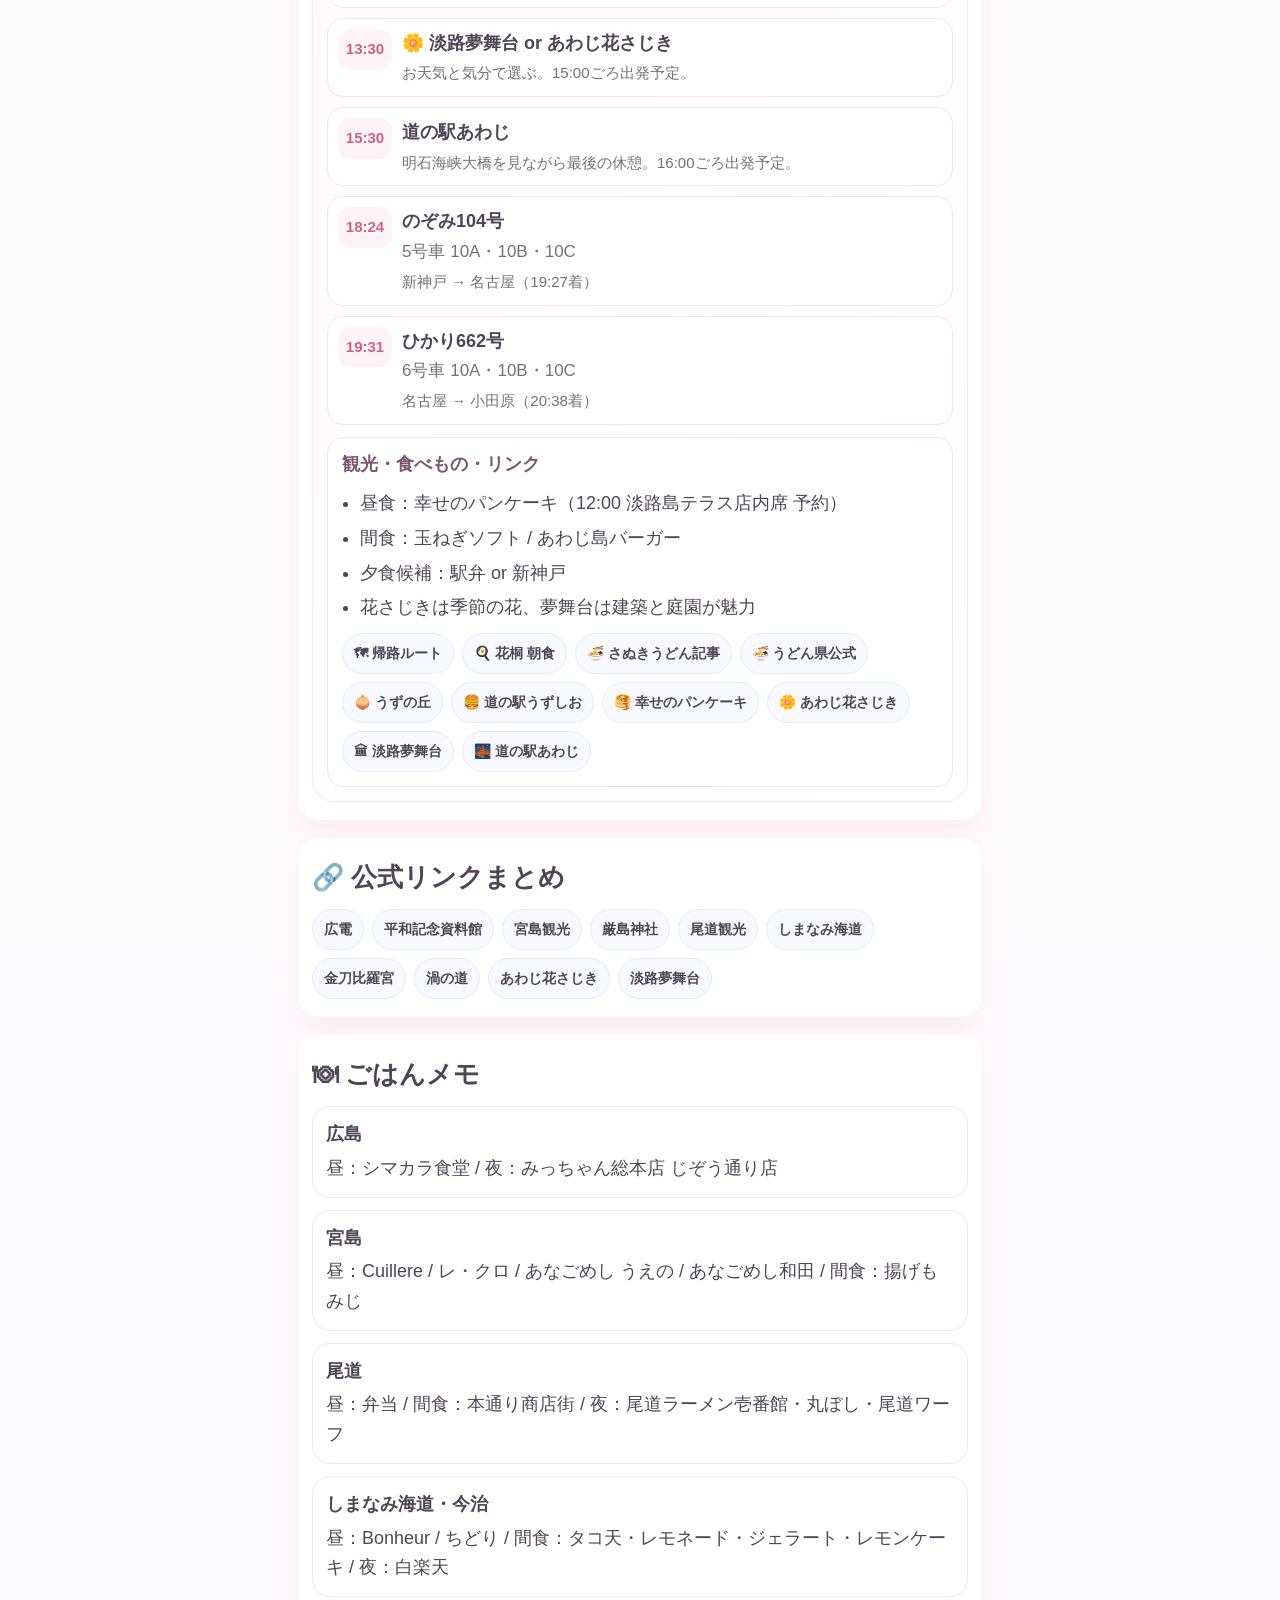
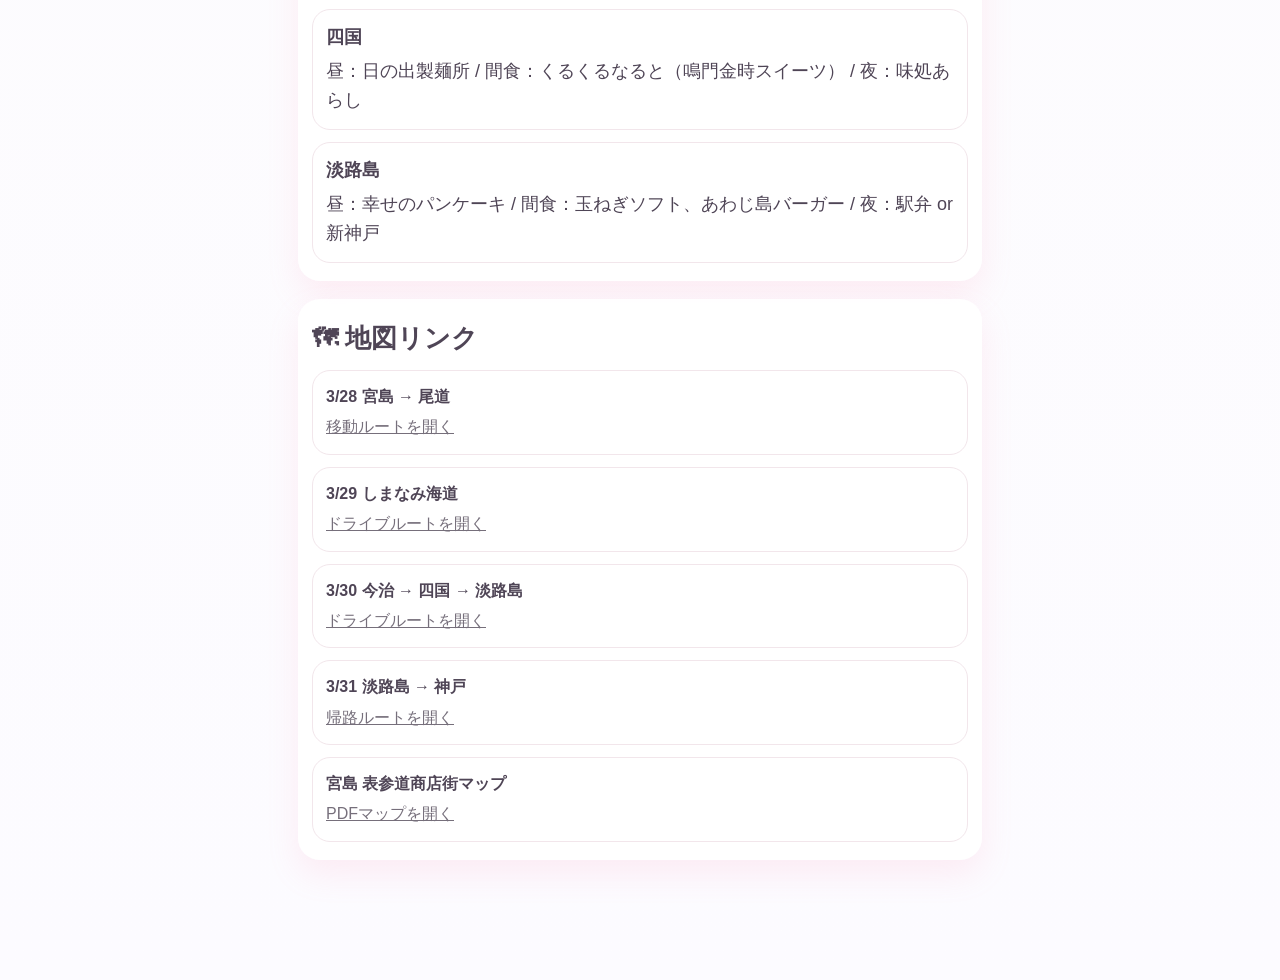
==== commit 8c65bee4: "Update index.html 3/17 version" ====
--- a/index.html
+++ b/index.html
@@ -4,6 +4,12 @@
   <meta charset="UTF-8" />
   <meta name="viewport" content="width=device-width, initial-scale=1.0" />
   <title>小林家の春休み2026</title>
+  <!-- iPhoneホーム画面アイコン -->
+  <link rel="apple-touch-icon" sizes="180x180" href="data:image/svg+xml,%3Csvg xmlns='http://www.w3.org/2000/svg' viewBox='0 0 180 180'%3E%3Cdefs%3E%3ClinearGradient id='bg' x1='0' y1='0' x2='0' y2='1'%3E%3Cstop offset='0%25' stop-color='%23ffd4e5'/%3E%3Cstop offset='52%25' stop-color='%23ffe9f2'/%3E%3Cstop offset='52%25' stop-color='%2389d7f7'/%3E%3Cstop offset='100%25' stop-color='%2357b7e8'/%3E%3C/linearGradient%3E%3C/defs%3E%3Crect width='180' height='180' rx='40' fill='url(%23bg)'/%3E%3Ccircle cx='34' cy='34' r='13' fill='%23ff8fb1'/%3E%3Ccircle cx='34' cy='34' r='6' fill='%23ffd8e6'/%3E%3Ccircle cx='148' cy='42' r='11' fill='%23ff9fc0'/%3E%3Ccircle cx='148' cy='42' r='5' fill='%23ffe4ee'/%3E%3Ccircle cx='142' cy='138' r='12' fill='%23ff97b8'/%3E%3Ccircle cx='142' cy='138' r='5' fill='%23ffe4ee'/%3E%3Cpath d='M22 118 Q52 98 90 108 T158 112' fill='none' stroke='%23ffffff' stroke-width='8' stroke-linecap='round'/%3E%3Cpath d='M30 118 L56 82 L90 72 L124 82 L150 118' fill='none' stroke='%23ffffff' stroke-width='6' stroke-linecap='round' stroke-linejoin='round'/%3E%3Cpath d='M90 72 L90 118' stroke='%23ffffff' stroke-width='5' stroke-linecap='round'/%3E%3Cpath d='M54 86 L54 118 M126 86 L126 118' stroke='%23ffffff' stroke-width='4' stroke-linecap='round'/%3E%3Cpath d='M18 136 Q48 126 78 136 T138 136 T170 136' fill='none' stroke='%23dff6ff' stroke-width='4' stroke-linecap='round' opacity='.9'/%3E%3Cpath d='M20 148 Q44 140 68 148 T116 148 T164 148' fill='none' stroke='%23dff6ff' stroke-width='3' stroke-linecap='round' opacity='.75'/%3E%3C/svg%3E">
+  <link rel="icon" type="image/svg+xml" sizes="192x192" href="data:image/svg+xml,%3Csvg xmlns='http://www.w3.org/2000/svg' viewBox='0 0 192 192'%3E%3Cdefs%3E%3ClinearGradient id='bg' x1='0' y1='0' x2='0' y2='1'%3E%3Cstop offset='0%25' stop-color='%23ffd4e5'/%3E%3Cstop offset='52%25' stop-color='%23ffe9f2'/%3E%3Cstop offset='52%25' stop-color='%2389d7f7'/%3E%3Cstop offset='100%25' stop-color='%2357b7e8'/%3E%3C/linearGradient%3E%3C/defs%3E%3Crect width='192' height='192' rx='42' fill='url(%23bg)'/%3E%3Ccircle cx='36' cy='36' r='14' fill='%23ff8fb1'/%3E%3Ccircle cx='36' cy='36' r='6' fill='%23ffd8e6'/%3E%3Ccircle cx='158' cy='44' r='12' fill='%23ff9fc0'/%3E%3Ccircle cx='158' cy='44' r='5' fill='%23ffe4ee'/%3E%3Ccircle cx='152' cy='148' r='13' fill='%23ff97b8'/%3E%3Ccircle cx='152' cy='148' r='5' fill='%23ffe4ee'/%3E%3Cpath d='M24 126 Q56 104 96 114 T168 118' fill='none' stroke='%23ffffff' stroke-width='9' stroke-linecap='round'/%3E%3Cpath d='M32 126 L60 86 L96 76 L132 86 L160 126' fill='none' stroke='%23ffffff' stroke-width='7' stroke-linecap='round' stroke-linejoin='round'/%3E%3Cpath d='M96 76 L96 126' stroke='%23ffffff' stroke-width='5' stroke-linecap='round'/%3E%3Cpath d='M58 90 L58 126 M134 90 L134 126' stroke='%23ffffff' stroke-width='4' stroke-linecap='round'/%3E%3Cpath d='M18 146 Q50 136 82 146 T146 146 T178 146' fill='none' stroke='%23dff6ff' stroke-width='4' stroke-linecap='round' opacity='.9'/%3E%3Cpath d='M18 160 Q44 150 70 160 T122 160 T176 160' fill='none' stroke='%23dff6ff' stroke-width='3' stroke-linecap='round' opacity='.75'/%3E%3C/svg%3E">
+  <meta name="apple-mobile-web-app-capable" content="yes">
+  <meta name="apple-mobile-web-app-status-bar-style" content="default">
+  <meta name="apple-mobile-web-app-title" content="春休み2026">
   <style>
     :root {
       --pink: #ff8fb1;
@@ -23,6 +29,7 @@
 
     * { box-sizing: border-box; }
     html { scroll-behavior: smooth; }
+    :target { scroll-margin-top: 92px; }
     body {
       font-size: 18px;
       margin: 0;
@@ -39,9 +46,10 @@
     img { max-width: 100%; display: block; }
 
     .shell {
-      width: min(100%, 980px);
+      width: 100%;
+      max-width: 640px; /* スマホ〜大きめスマホまで自然に広がる */
       margin: 0 auto;
-      padding: 14px 14px 100px;
+      padding: 14px 12px 100px;
     }
 
     .hero {
@@ -212,6 +220,24 @@
 
     .nav a:hover { background: #fff4f8; }
 
+    .back-to-toc {
+      position: fixed;
+      right: 14px;
+      bottom: 14px;
+      z-index: 60;
+      display: inline-flex;
+      align-items: center;
+      justify-content: center;
+      text-decoration: none;
+      font-size: 14px;
+      font-weight: 800;
+      padding: 10px 14px;
+      border-radius: 999px;
+      color: white;
+      background: linear-gradient(135deg, #ff97b8, #ffb680);
+      box-shadow: 0 10px 22px rgba(255, 147, 181, .24);
+    }
+
     .section {
       margin-top: 18px;
       background: var(--card);
@@ -280,10 +306,7 @@
     }
 
     .day-header {
-      display: flex;
-      justify-content: space-between;
-      align-items: flex-start;
-      gap: 12px;
+      display: block;
       margin-bottom: 12px;
     }
 
@@ -294,6 +317,8 @@
     }
 
     .route-tag {
+      display: inline-block;
+      margin-top: 8px;
       font-size: 12px;
       font-weight: 800;
       padding: 7px 10px;
@@ -305,6 +330,7 @@
       font-size: 17px;
       color: var(--muted);
       margin-top: 3px;
+      font-weight: 400;
     }
 
     .timeline {
@@ -350,6 +376,25 @@
       background: white;
       border: 1px solid var(--line);
       border-radius: 16px;
+      padding: 12px 14px 14px;
+      font-size: 18px;
+    }
+
+    .detail-body h4 {
+      margin: 0 0 8px;
+      font-size: 18px;
+      color: #7d5670;
+    }
+
+    .detail-body-spacer {
+      height: 0;
+    }
+
+    .detail-body-original {
+      margin-top: 12px;
+      background: white;
+      border: 1px solid var(--line);
+      border-radius: 16px;
       padding: 0 14px 14px;
       font-size: 18px;
     }
@@ -423,16 +468,20 @@
     }
 
     @media (min-width: 760px) {
-      .shell { padding: 24px 24px 120px; }
+      .shell { max-width: 720px; padding: 24px 18px 120px; }
       .hero { padding: 28px 24px; }
-      .hero-grid { grid-template-columns: repeat(3, 1fr); }
-      .photo-ribbon { grid-template-columns: repeat(4, 1fr); }
-      .summary-grid { grid-template-columns: repeat(3, 1fr); }
-      .food-grid { grid-template-columns: 1fr 1fr; }
-      .map-grid { grid-template-columns: 1fr 1fr; }
+      .hero-grid { grid-template-columns: 1fr; }
+      .summary-grid { grid-template-columns: 1fr; }
+      .food-grid { grid-template-columns: 1fr; }
+      .map-grid { grid-template-columns: 1fr; }
       .days { grid-template-columns: 1fr; }
-      .day.day-wide { grid-column: 1 / -1; }
-      iframe { min-height: 320px; }
+    }
+      .hero { padding: 28px 20px; }
+      .hero-grid { grid-template-columns: 1fr; }
+      .summary-grid { grid-template-columns: 1fr; }
+      .food-grid { grid-template-columns: 1fr; }
+      .map-grid { grid-template-columns: 1fr; }
+      .days { grid-template-columns: 1fr; }
     }
   </style>
 </head>
@@ -449,47 +498,33 @@
         
       </div>
       <div class="hero-actions">
-        <a class="cta" href="#schedule">旅程を見る</a>
-        <a class="cta-soft" href="#maps">地図リンクを見る</a>
+        <a class="cta" href="#toc">もくじを見る</a>
+        <a class="cta-soft" href="#schedule">日程を見る</a>
       </div>
       </header>
 
     <nav class="nav">
-      <a href="#schedule">🗓 日程</a>
+      <a href="#maps">🗺 地図</a>
       <a href="#links">🔗 公式リンク</a>
       <a href="#foods">🍽 ごはん</a>
-      <a href="#maps">🗺 地図リンク</a>
-      
     </nav>
 
-    <section class="section">
-      <h2>✨ 旅行の見どころ</h2>
+    <section class="section" id="toc">
+      <h2>📖 もくじ<br><span class="day-note">（タップで日程へ）</span></h2>
       <p class="lead"></p>
       <div class="summary-grid">
-        <div class="summary-item">
-          <strong>1日目 広島</strong>
-          路面電車、平和記念公園、縮景園、お好み焼き。
-        </div>
-        <div class="summary-item">
-          <strong>2日目 宮島</strong>
-          厳島神社、表参道、揚げもみじ、宮島泊。
-        </div>
-        <div class="summary-item">
-          <strong>3日目 尾道</strong>
-          呉線の車窓、千光寺、文学のこみち、猫の細道。
-        </div>
-        <div class="summary-item">
-          <strong>4日目 しまなみ海道</strong>
-          瀬戸田、多々羅しまなみ公園、開山公園、亀老山展望公園。
-        </div>
-        <div class="summary-item">
-          <strong>5日目 四国</strong>
-          さぬきうどん、金刀比羅宮、鳴門の渦潮、海鮮ごはん。
-        </div>
-        <div class="summary-item">
-          <strong>6日目 淡路島</strong>
-          うずの丘、道の駅うずしお、パンケーキ、淡路夢舞台 or 花さじき。
-        </div>
+        <div class="summary-item"><a href="#day1" style="text-decoration:none;color:inherit"><strong>1日目 広島</strong>
+          路面電車、平和記念公園、縮景園、お好み焼き。</a></div>
+        <div class="summary-item"><a href="#day2" style="text-decoration:none;color:inherit"><strong>2日目 宮島</strong>
+          厳島神社、表参道、揚げもみじ、宮島泊。</a></div>
+        <div class="summary-item"><a href="#day3" style="text-decoration:none;color:inherit"><strong>3日目 尾道</strong>
+          呉線の車窓、千光寺、文学のこみち、猫の細道。</a></div>
+        <div class="summary-item"><a href="#day4" style="text-decoration:none;color:inherit"><strong>4日目 しまなみ海道</strong>
+          瀬戸田、多々羅しまなみ公園、開山公園、亀老山展望公園。</a></div>
+        <div class="summary-item"><a href="#day5" style="text-decoration:none;color:inherit"><strong>5日目 四国</strong>
+          さぬきうどん、金刀比羅宮、鳴門の渦潮、海鮮ごはん。</a></div>
+        <div class="summary-item"><a href="#day6" style="text-decoration:none;color:inherit"><strong>6日目 淡路島</strong>
+          うずの丘、道の駅うずしお、パンケーキ、淡路夢舞台 or 花さじき。</a></div>
       </div>
     </section>
 
@@ -498,28 +533,28 @@
       <p class="lead"></p>
 
       <div class="days">
-        <article class="day">
+        <article class="day" id="day1">
           <div class="day-header">
             <div>
               <div class="day-title">1日目 3/26(木) 広島</div>
-              <div class="day-note">愛甲石田 → 小田原 → 名古屋 → 広島（新幹線座席も記載）</div>
+              <div class="day-note">愛甲石田 → 小田原 → 名古屋 → 広島</div>
             </div>
             <div class="route-tag">🚋 電車で西へ</div>
           </div>
           <div class="timeline">
             <div class="stop"><div class="time">7:17</div><div><h4>愛甲石田 出発</h4><p>小田急小田原線で小田原へ。</p></div></div>
-            <div class="stop"><div class="time">8:11</div><div><h4>ひかり633号（16号車 8B・8C・8D）</h4><p>小田原 → 名古屋（9:19）</p></div></div>
-            <div class="stop"><div class="time">9:27</div><div><h4>のぞみ13号（16号車 10A・10B・10C）</h4><p>名古屋 → 広島（11:38）</p></div></div>
+            <div class="stop"><div class="time">8:11</div><div><h4>ひかり633号<br><span class="day-note">16号車 8B・8C・8D</span></h4><p>小田原 → 名古屋（9:19着）</p></div></div>
+            <div class="stop"><div class="time">9:27</div><div><h4>のぞみ13号<br><span class="day-note">16号車 10A・10B・10C</span></h4><p>名古屋 → 広島（11:38着）</p></div></div>
             <div class="stop"><div class="time">昼</div><div><h4>🍚 シマカラ食堂</h4><p>ランチ候補。広島散策の前に腹ごしらえ。</p></div></div>
-            <div class="stop"><div class="time">17:30</div><div><h4>🥢 みっちゃん総本店 じぞう通り店</h4><p>夕食。観光を切り上げて向かう目安。</p></div></div>
             <div class="stop"><div class="time">18:00</div><div><h4>🏨 ホテルへ移動</h4><p>タクシーでベッセルホテル広島へ。</p></div></div>
+            <div class="stop"><div class="time">18:30</div><div><h4>🥢 みっちゃん総本店 じぞう通り店</h4><p>夕食。</p></div></div>
           </div>
           <div class="detail-body">
+              <h4>観光・ホテル・リンク</h4>
               <ul class="detail-list">
                 <li>広島電鉄で市内の雰囲気を楽しむ</li>
                 <li>原爆ドーム / 平和記念公園 / 広島平和記念資料館</li>
                 <li>時間があれば縮景園も候補</li>
-                <li>広島観光は夕食に合わせて17:00ごろまでに切り上げる想定</li>
                 <li>宿泊：ベッセルホテル広島 平和大通り（予約済 / 23,940円）</li>
               </ul>
               <div class="links">
@@ -537,7 +572,7 @@
             </div>
         </article>
 
-        <article class="day">
+        <article class="day" id="day2">
           <div class="day-header">
             <div>
               <div class="day-title">2日目 3/27(金) 宮島</div>
@@ -556,6 +591,7 @@
             <div class="stop"><div class="time">18:30</div><div><h4>厳島東門前 菊がわ</h4><p>夕食と宿泊。日没 18:27 前後の景色も楽しみ。</p></div></div>
           </div>
           <div class="detail-body">
+              <h4>観光・グルメ・リンク</h4>
               <ul class="detail-list">
                 <li>宮島、厳島神社、表参道商店街、宮島ロープウェー</li>
                 <li>揚げもみじは紅葉堂でおやつタイム</li>
@@ -575,10 +611,9 @@
                 <a class="link-pill" href="https://kikugawa.ne.jp/" target="_blank" rel="noopener noreferrer">🏨 菊がわ</a>
               </div>
             </div>
-          </details>
         </article>
 
-        <article class="day">
+        <article class="day" id="day3">
           <div class="day-header">
             <div>
               <div class="day-title">3日目 3/28(土) 瀬戸内さざなみ線 → 尾道</div>
@@ -589,15 +624,19 @@
           <div class="timeline">
             <div class="stop"><div class="time">8:00</div><div><h4>🍳 菊がわ 朝食</h4><p>朝食後に宮島を出発する流れ。</p></div></div>
             <div class="stop"><div class="time">9:45</div><div><h4>宮島 出発</h4><p>フェリーで宮島口へ戻る。</p></div></div>
-            <div class="stop"><div class="time">10:19</div><div><h4>JRで海田市へ</h4><p>宮島口 → 海田市。</p></div></div>
-            <div class="stop"><div class="time">11:07</div><div><h4>JR呉線で車窓旅</h4><p>海田市 → 広 → 糸崎 → 尾道。</p></div></div>
+            <div class="stop"><div class="time">10:19</div><div><h4>JR山陽本線（糸崎行）</h4><p>宮島口 10:19 発 → 広島 10:47 着（28分）</p></div></div>
+            <div class="stop"><div class="time">11:00</div><div><h4>JR呉線（広行）</h4><p>広島 11:00 発 → 広 11:46 着（46分）</p></div></div>
+            <div class="stop"><div class="time">11:51</div><div><h4>JR呉線（糸崎行）</h4><p>広 11:51 発 → 糸崎 13:29 着（1時間38分）</p></div></div>
+            <div class="stop"><div class="time">13:32</div><div><h4>JR山陽本線（相生行）</h4><p>糸崎 13:32 発 → 尾道 13:39 着（7分）</p></div></div>
+            <div class="stop"><div class="time">14:00</div><div><h4>尾道本通り商店街を歩く</h4><p>尾道駅 → 本通り商店街 → ロープウェー山麓駅（約30分）</p></div></div>
             <div class="stop"><div class="time">14:30</div><div><h4>🚠 千光寺山ロープウェイ</h4><p>山麓駅 → 山頂駅。</p></div></div>
             <div class="stop"><div class="time">14:45</div><div><h4>尾道さんぽ 開始</h4><p>千光寺公園 → 文学のこみち → 猫の細道 → 艮神社。</p></div></div>
-            <div class="stop"><div class="time">16:45</div><div><h4>渡場通り 出発</h4><p>バスで新尾道駅へ。</p></div></div>
+            <div class="stop"><div class="time">16:45</div><div><h4>渡場通り → 新尾道駅</h4><p>おのみちバス 三美園線（三美園行）<br>渡場通り 16:43 発 → 新尾道駅 16:59 着（約16分）</p></div></div>
             <div class="stop"><div class="time">17:30</div><div><h4>🚗 トヨタレンタカー新尾道店</h4><p>シエンタ受け取り。</p></div></div>
             <div class="stop"><div class="time">夜</div><div><h4>尾道ラーメン or ワーフ</h4><p>壱番館 / 丸ぼし / 尾道ワーフ。</p></div></div>
           </div>
           <div class="detail-body">
+              <h4>観光・レンタカー・リンク</h4>
               <ul class="detail-list">
                 <li>本通り商店街で軽食や買い物も楽しめる</li>
                 <li>17:30 トヨタレンタカー新尾道店でシエンタ受け取り（50,050円）</li>
@@ -616,10 +655,9 @@
                 <a class="link-pill" href="https://onomichi-hotel.jp/" target="_blank" rel="noopener noreferrer">🏨 尾道国際ホテル</a>
               </div>
             </div>
-          </details>
         </article>
 
-        <article class="day">
+        <article class="day" id="day4">
           <div class="day-header">
             <div>
               <div class="day-title">4日目 3/29(日) しまなみ海道</div>
@@ -633,11 +671,12 @@
             <div class="stop"><div class="time">11:00</div><div><h4>瀬戸田・しおまち商店街</h4><p>レモンやジェラート、お散歩。13:30ごろ出発予定。</p></div></div>
             <div class="stop"><div class="time">14:00</div><div><h4>🌉 多々羅しまなみ公園</h4><p>橋の景色を満喫。15:00ごろ出発予定。</p></div></div>
             <div class="stop"><div class="time">15:30</div><div><h4>開山公園</h4><p>桜の候補スポット。16:30ごろ出発予定。</p></div></div>
-            <div class="stop"><div class="time">17:00</div><div><h4>🌅 亀老山展望公園</h4><p>夕方の眺めのクライマックス。18:30ごろ出発予定。</p></div></div>
+            <div class="stop"><div class="time">17:00</div><div><h4>🌅 亀老山展望公園</h4><p>夕方の眺めのクライマックス。日没 18:26。18:30ごろ出発予定。</p></div></div>
             <div class="stop"><div class="time">19:25</div><div><h4>白楽天</h4><p>夕食。20:30ごろ出発予定。</p></div></div>
             <div class="stop"><div class="time">20:30</div><div><h4>今治城</h4><p>ライトアップ見学。20:45ごろ出発予定。</p></div></div>
           </div>
           <div class="detail-body">
+              <h4>観光・おやつ・リンク</h4>
               <ul class="detail-list">
                 <li>昼食：Bonheur / ちどり</li>
                 <li>間食：タコ天 ミナミ / HYAKKOYA / ドルチェ / 島ごころSETODA</li>
@@ -661,10 +700,9 @@
                 <a class="link-pill" href="https://www.imabari-kokusai-hotel.co.jp/" target="_blank" rel="noopener noreferrer">🏨 今治国際ホテル</a>
               </div>
             </div>
-          </details>
         </article>
 
-        <article class="day">
+        <article class="day" id="day5">
           <div class="day-header">
             <div>
               <div class="day-title">5日目 3/30(月) 四国</div>
@@ -683,6 +721,7 @@
             <div class="stop"><div class="time">18:00</div><div><h4>味処あらし</h4><p>鯛、はまち、わかめ、タコの夕食。その後プラザ淡路島へ。</p></div></div>
           </div>
           <div class="detail-body">
+              <h4>観光・夕食・ホテル・リンク</h4>
               <ul class="detail-list">
                 <li>宿泊：プラザ淡路島（予約済 / 32,670円）</li>
                 <li>夕方は大鳴門橋周辺の景色がきれい</li>
@@ -699,13 +738,12 @@
                 <a class="link-pill" href="https://www.plazaawajishima.com/" target="_blank" rel="noopener noreferrer">🏨 プラザ淡路島</a>
               </div>
             </div>
-          </details>
         </article>
 
-        <article class="day day-wide">
+        <article class="day day-wide" id="day6">
           <div class="day-header">
             <div>
-              <div class="day-title">6日目 3/31(火) 淡路島 → 神戸 → 小田原</div>
+              <div class="day-title">6日目 3/31(火) 淡路島</div>
               <div class="day-note">淡路島 → 新神戸 → 名古屋 → 小田原 → 愛甲石田</div>
             </div>
             <div class="route-tag">🌊 最後まで海景色</div>
@@ -714,15 +752,16 @@
             <div class="stop"><div class="time">9:00</div><div><h4>プラザ淡路島 出発</h4><p>朝食後に出発。</p></div></div>
             <div class="stop"><div class="time">9:30</div><div><h4>🧅 うずの丘</h4><p>玉ねぎオブジェや景色、玉ねぎソフトも候補。10:00ごろ出発予定。</p></div></div>
             <div class="stop"><div class="time">10:05</div><div><h4>🍔 道の駅うずしお</h4><p>あわじ島バーガー候補。10:30ごろ出発予定。</p></div></div>
-            <div class="stop"><div class="time">11:30</div><div><h4>幸せのパンケーキ</h4><p>3/27予約済のランチ。13:00ごろ出発予定。</p></div></div>
+            <div class="stop"><div class="time">11:30</div><div><h4>幸せのパンケーキ</h4><p>12:00 淡路島テラス（店内席）予約。ランチ後に13:00ごろ出発予定。</p></div></div>
             <div class="stop"><div class="time">13:30</div><div><h4>🌼 淡路夢舞台 or あわじ花さじき</h4><p>お天気と気分で選ぶ。15:00ごろ出発予定。</p></div></div>
             <div class="stop"><div class="time">15:30</div><div><h4>道の駅あわじ</h4><p>明石海峡大橋を見ながら最後の休憩。16:00ごろ出発予定。</p></div></div>
-            <div class="stop"><div class="time">18:24</div><div><h4>のぞみ104号（5号車 10A・10B・10C）</h4><p>新神戸 → 名古屋（19:27）</p></div></div>
-            <div class="stop"><div class="time">19:31</div><div><h4>ひかり662号（6号車 10A・10B・10C）</h4><p>名古屋 → 小田原（20:38）</p></div></div>
+            <div class="stop"><div class="time">18:24</div><div><h4>のぞみ104号<br><span class="day-note">5号車 10A・10B・10C</span></h4><p>新神戸 → 名古屋（19:27着）</p></div></div>
+            <div class="stop"><div class="time">19:31</div><div><h4>ひかり662号<br><span class="day-note">6号車 10A・10B・10C</span></h4><p>名古屋 → 小田原（20:38着）</p></div></div>
           </div>
           <div class="detail-body">
+              <h4>観光・食べもの・リンク</h4>
               <ul class="detail-list">
-                <li>昼食：幸せのパンケーキ</li>
+                <li>昼食：幸せのパンケーキ（12:00 淡路島テラス店内席 予約）</li>
                 <li>間食：玉ねぎソフト / あわじ島バーガー</li>
                 <li>夕食候補：駅弁 or 新神戸</li>
                 <li>花さじきは季節の花、夢舞台は建築と庭園が魅力</li>
@@ -740,7 +779,6 @@
                 <a class="link-pill" href="https://michi-awaji.co.jp/index.html" target="_blank" rel="noopener noreferrer">🌉 道の駅あわじ</a>
               </div>
             </div>
-          </details>
         </article>
       </div>
     </section>
@@ -824,9 +862,11 @@
 
     
   </div>
+  <a class="back-to-toc" href="#toc">⬆ もくじ</a>
 </body>
 </html>
 
 
 
 
+
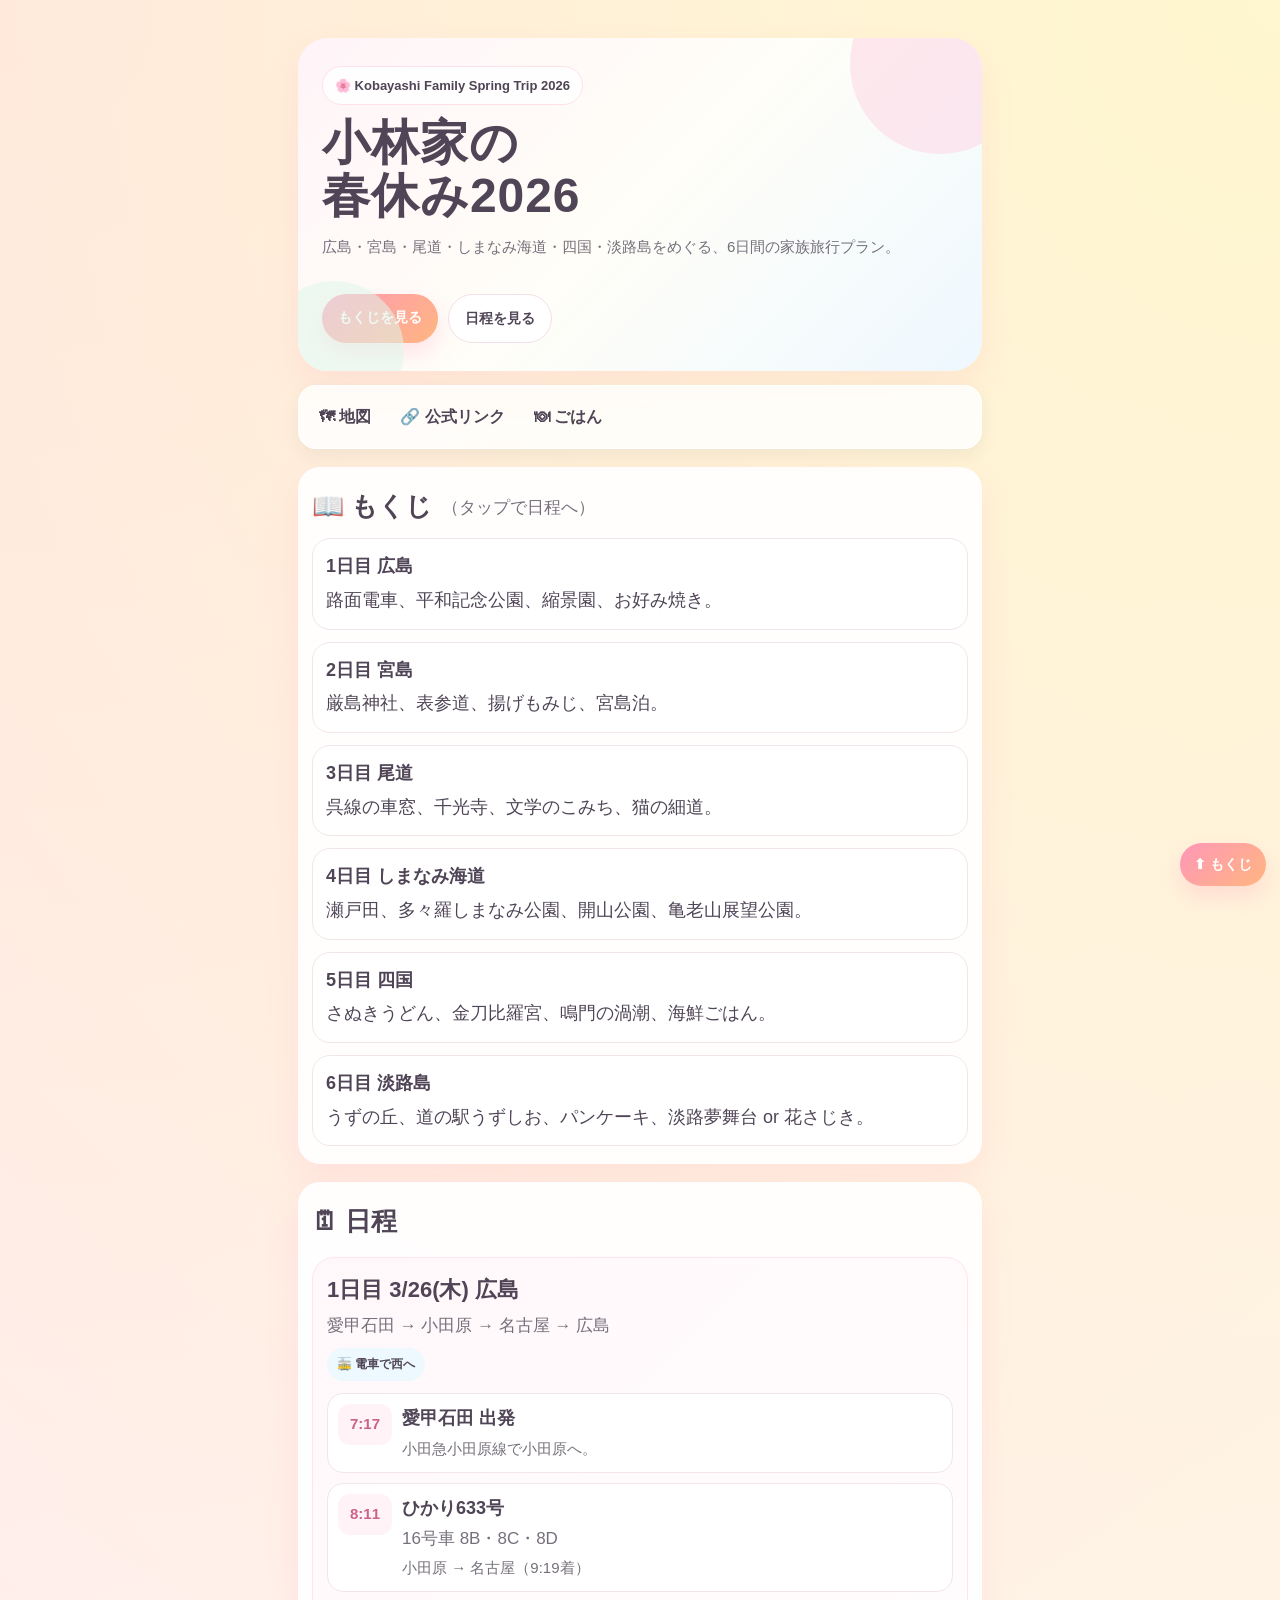
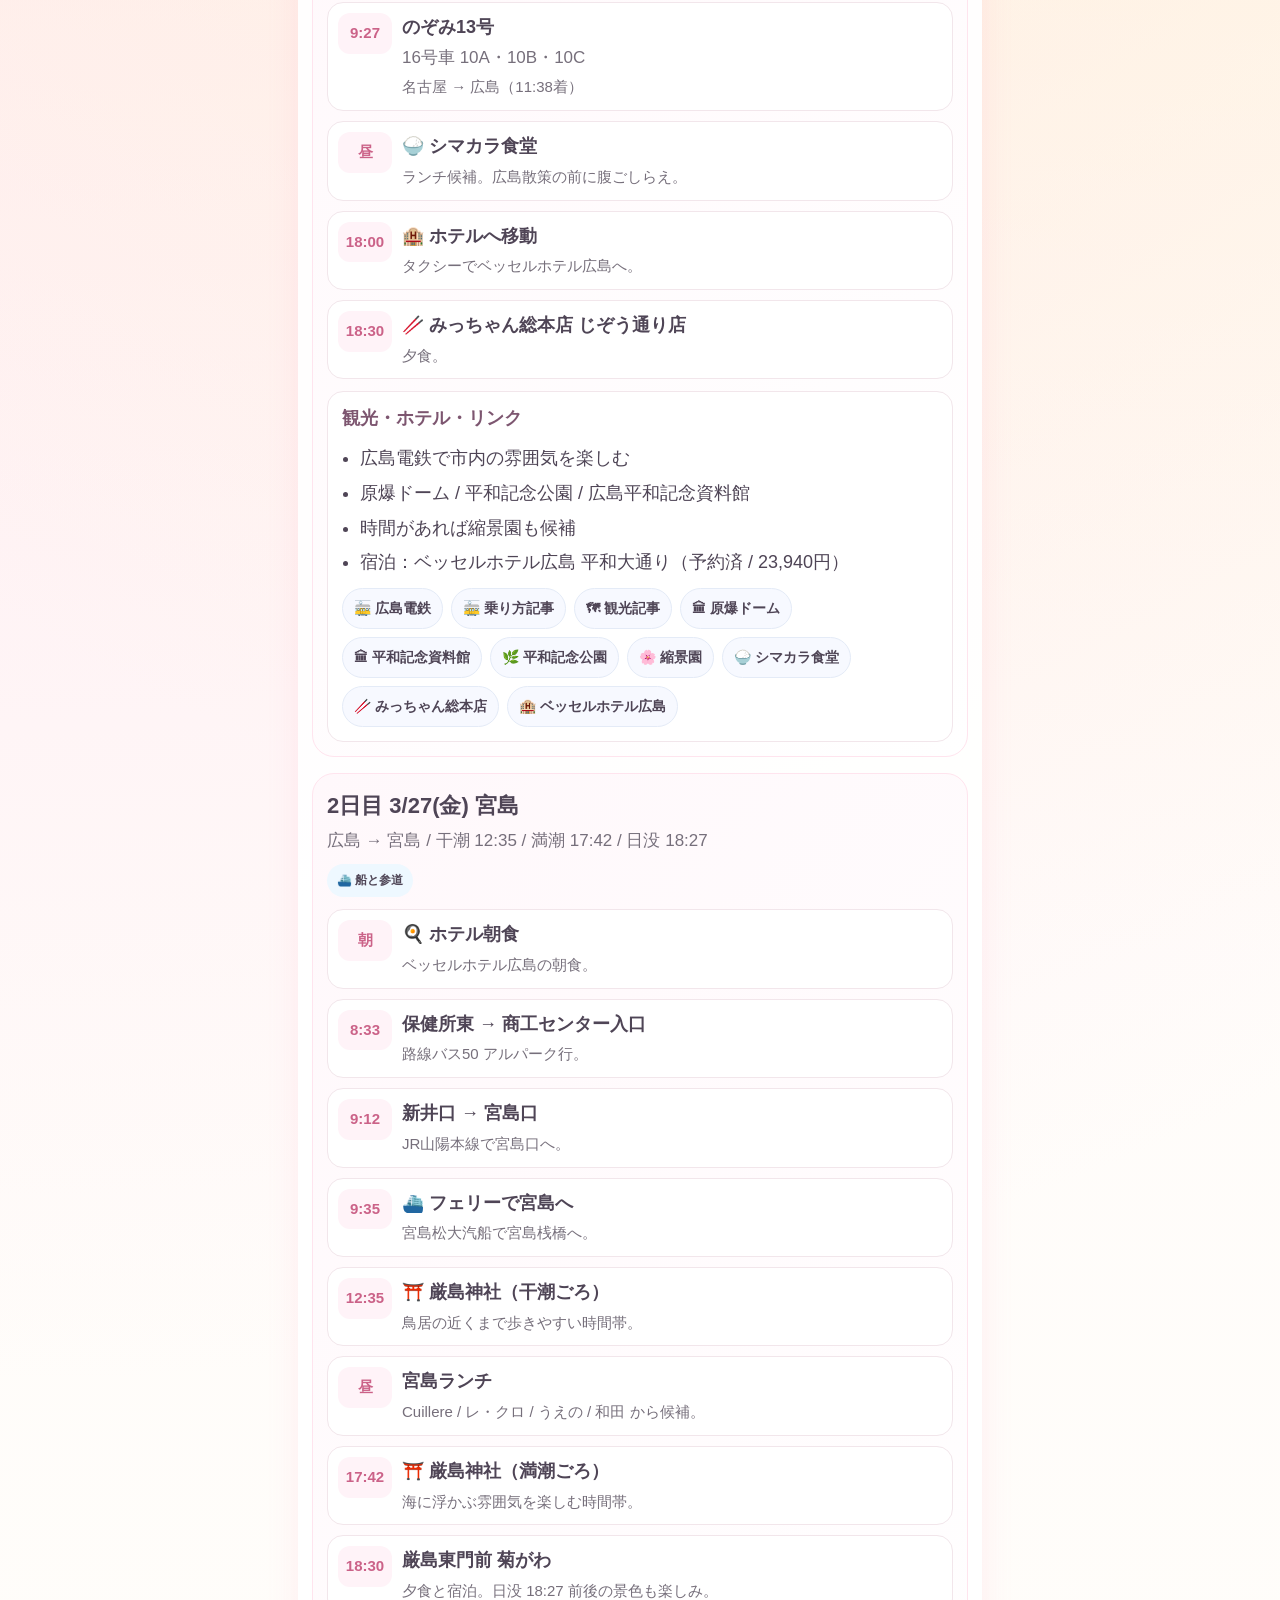
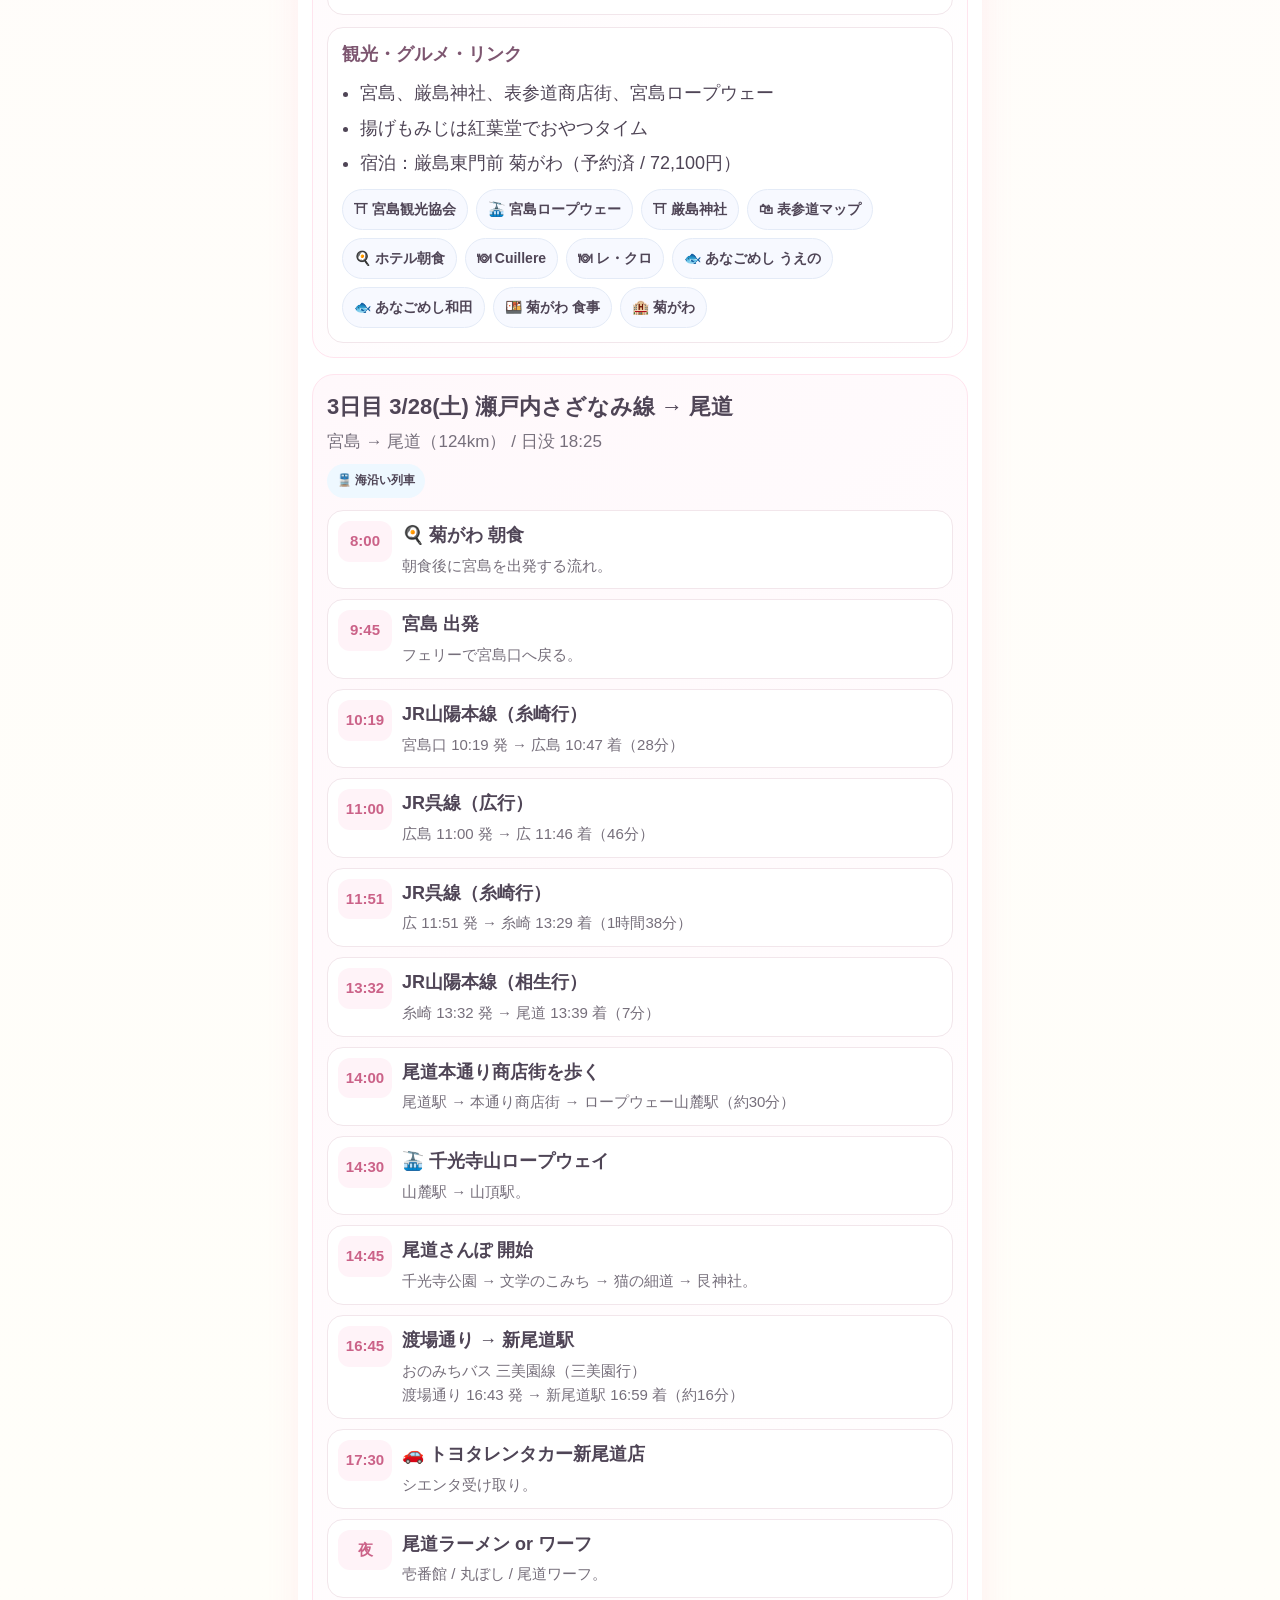
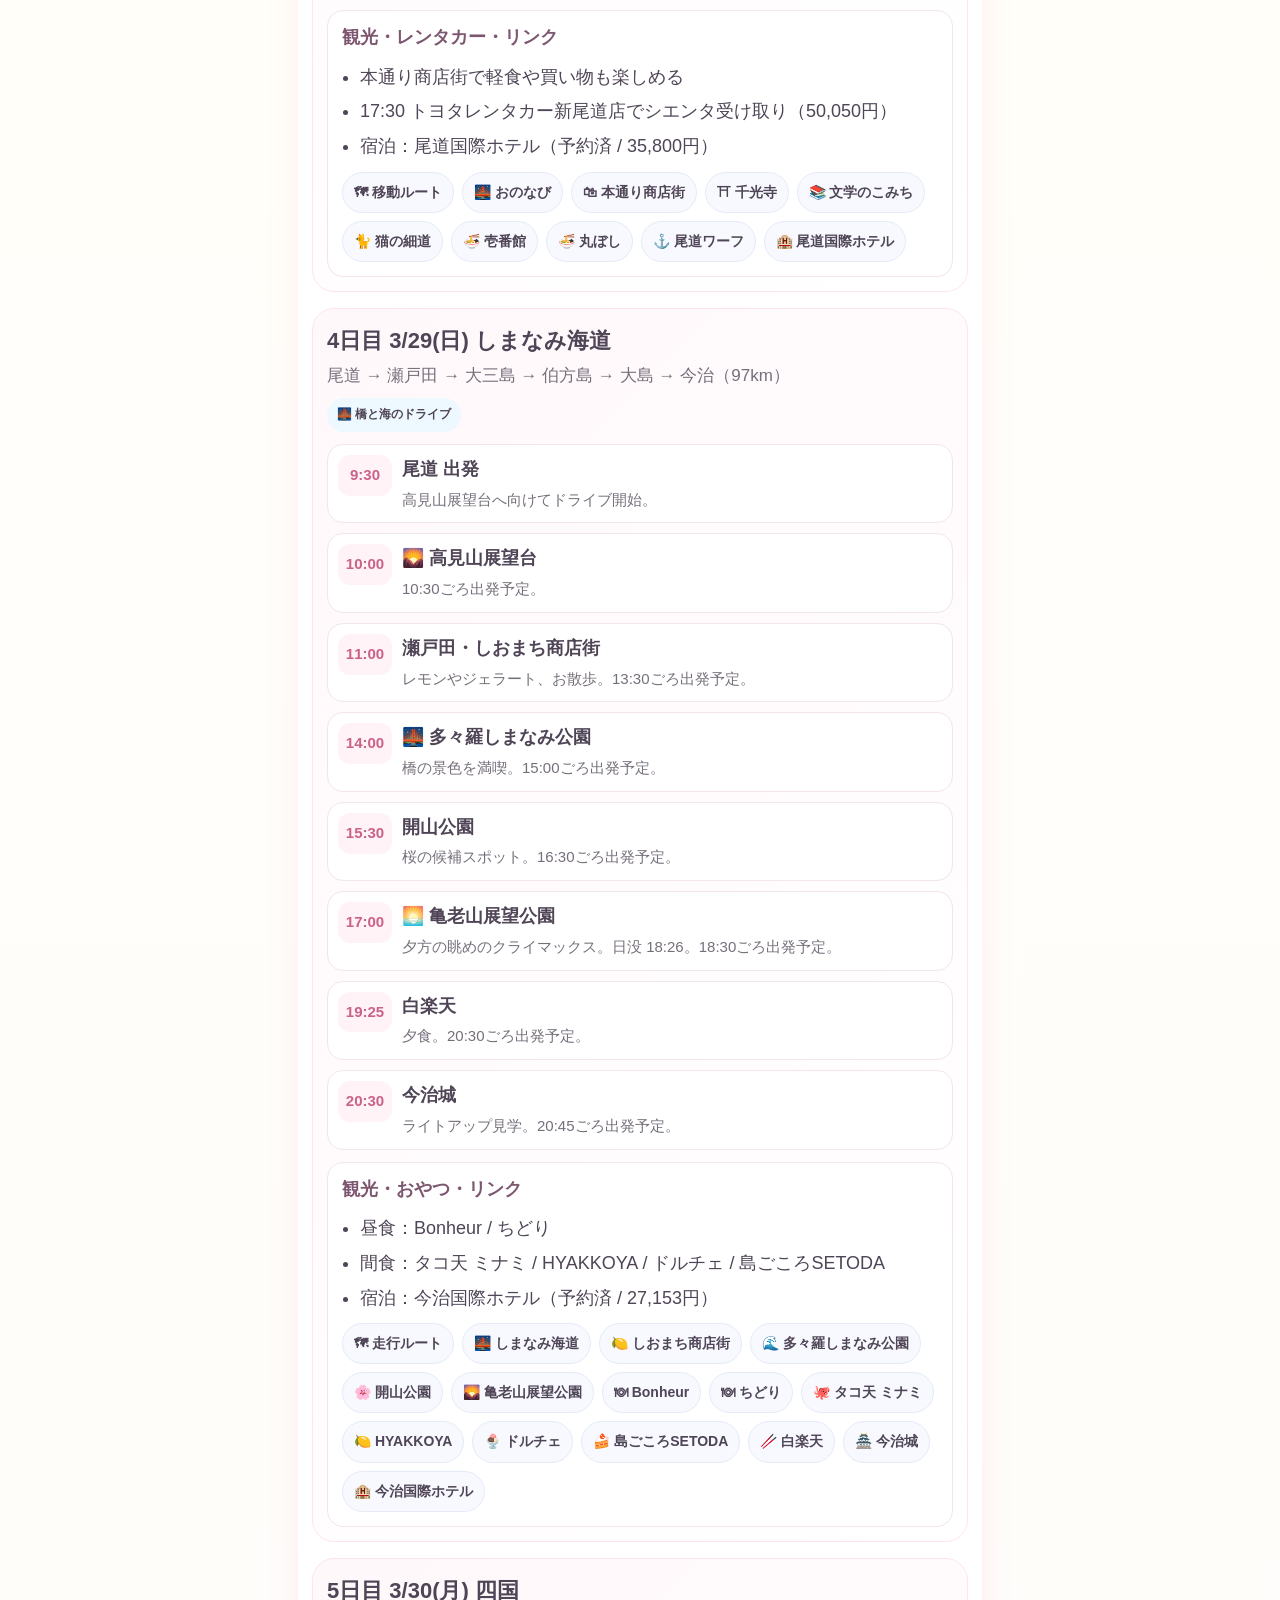
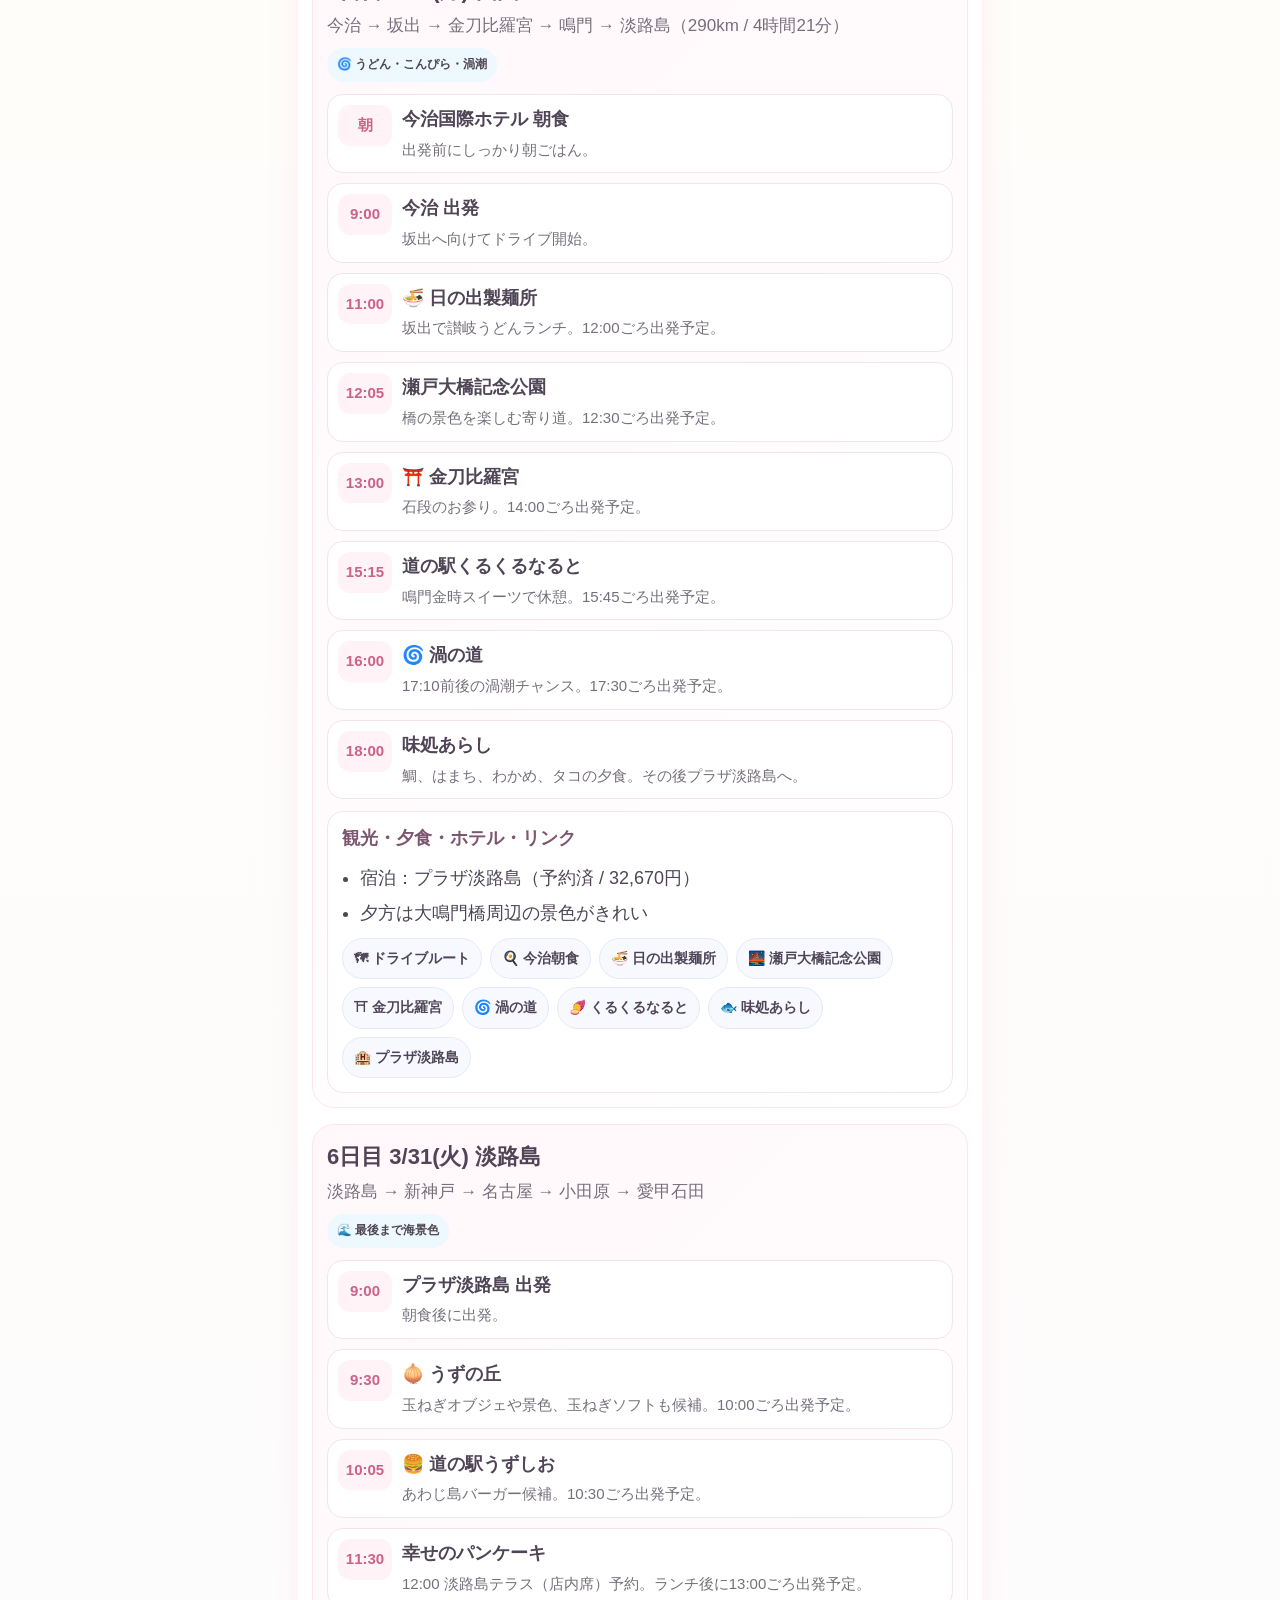
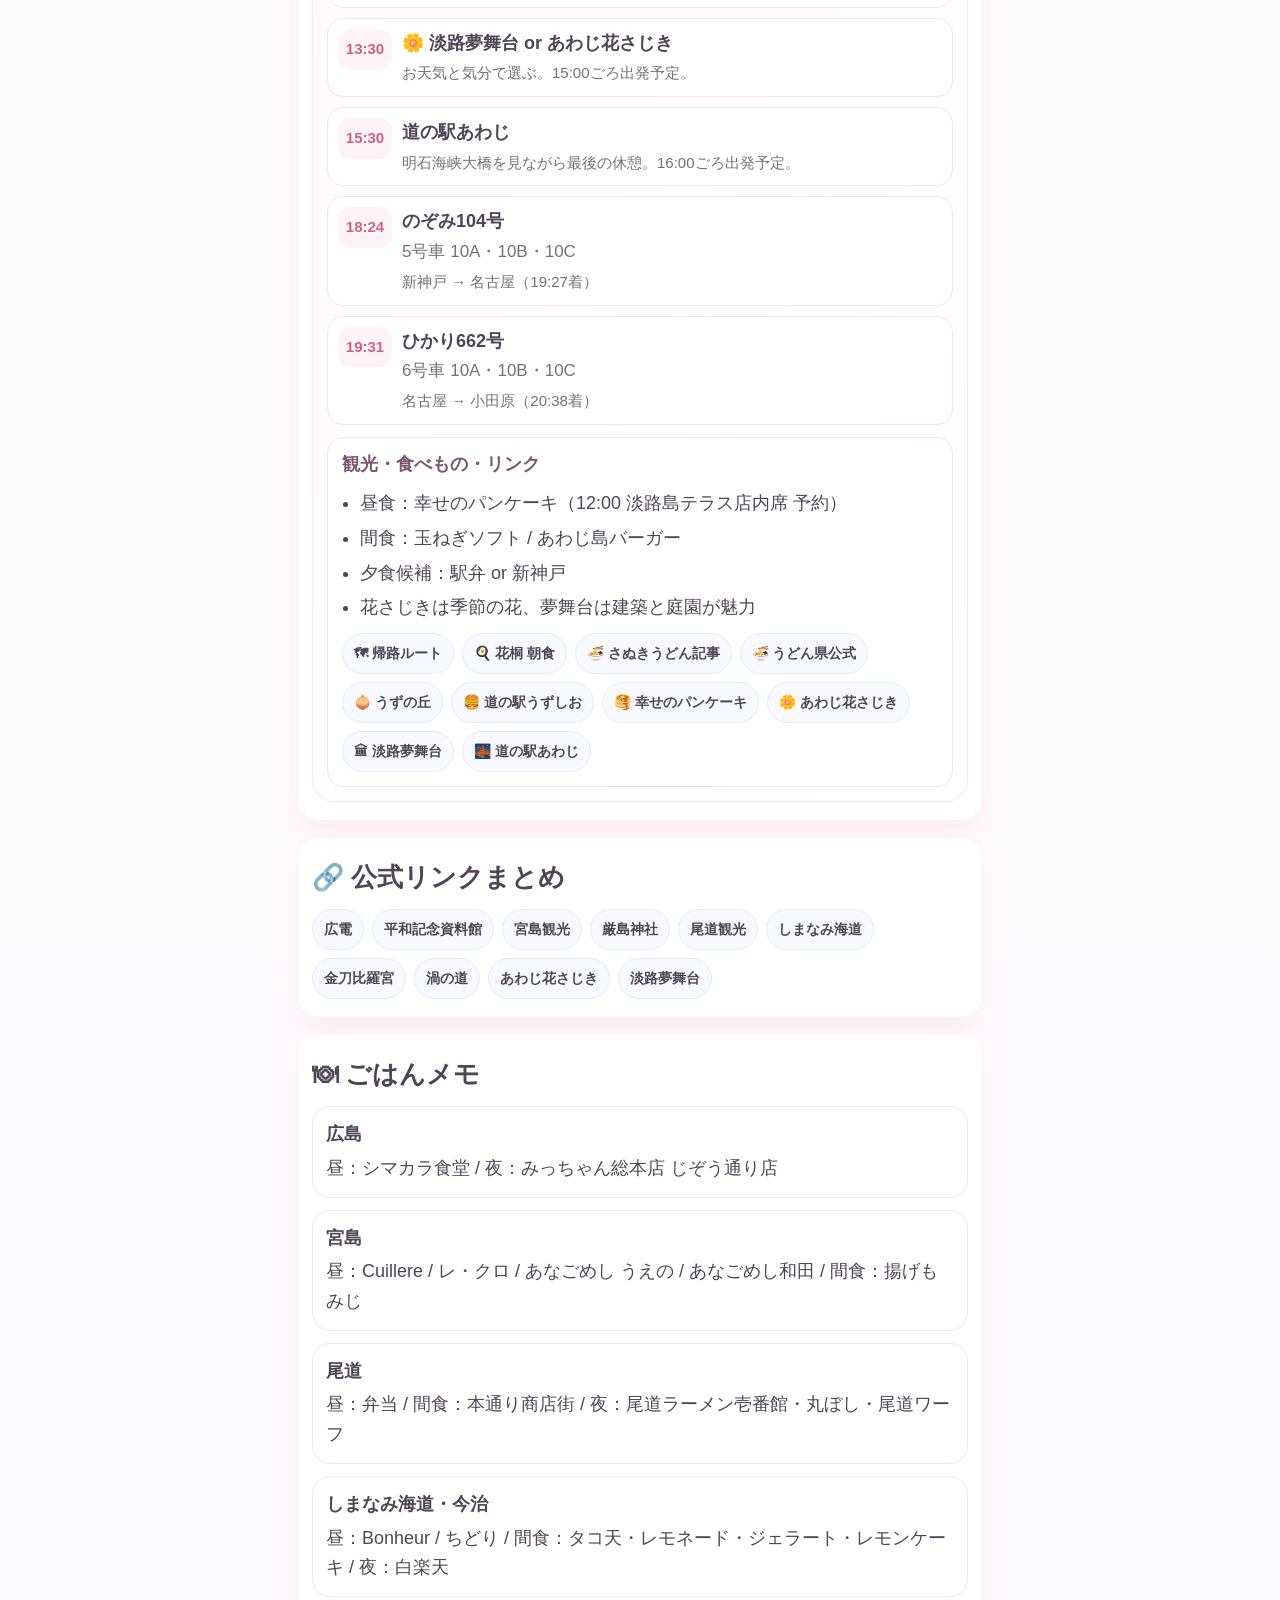
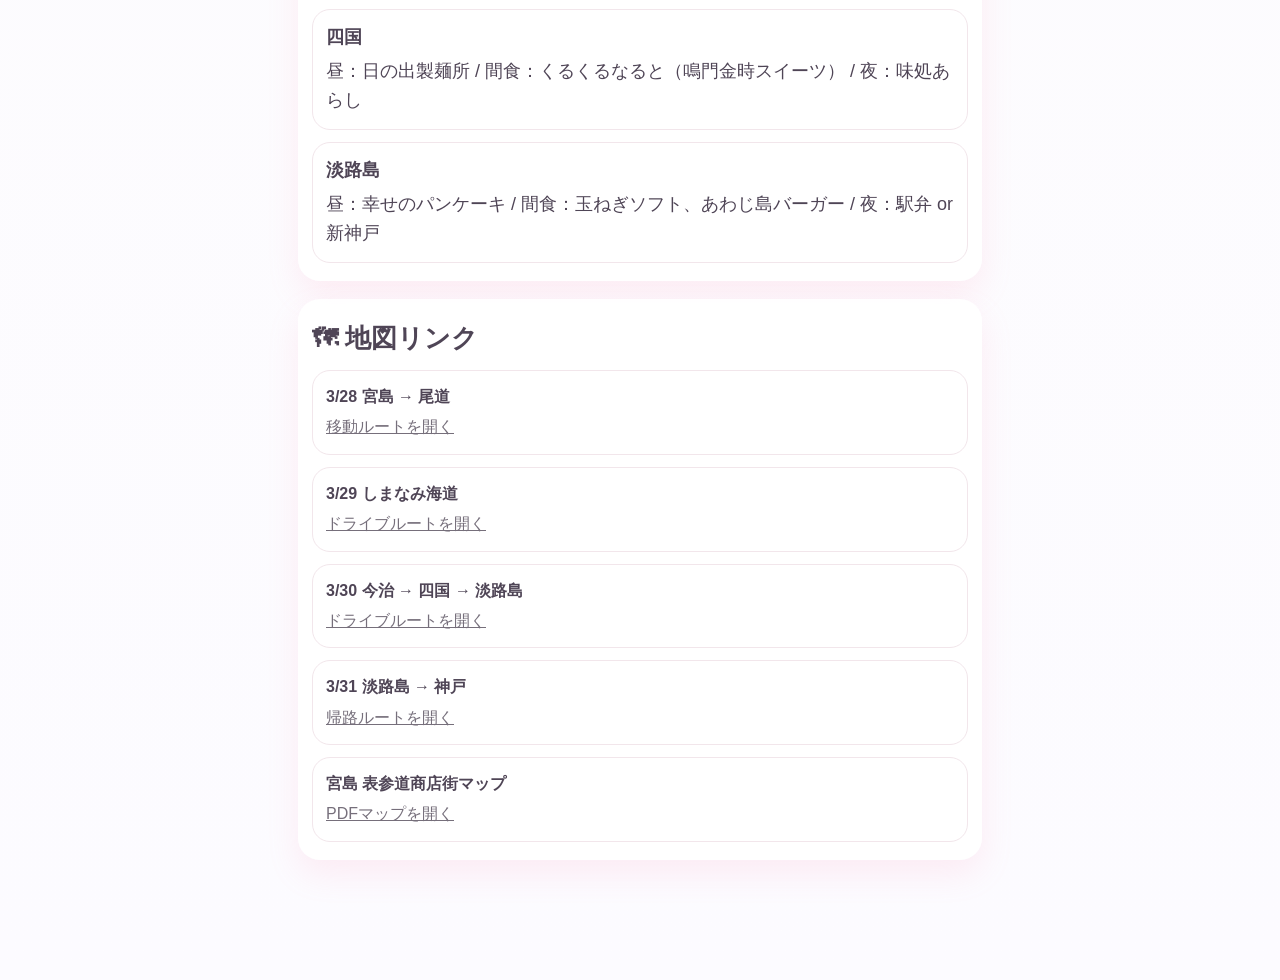
==== commit a30db4d6: "Update index.html 192x192 icon for iPhone" ====
--- a/index.html
+++ b/index.html
@@ -5,11 +5,14 @@
   <meta name="viewport" content="width=device-width, initial-scale=1.0" />
   <title>小林家の春休み2026</title>
   <!-- iPhoneホーム画面アイコン -->
-  <link rel="apple-touch-icon" sizes="180x180" href="data:image/svg+xml,%3Csvg xmlns='http://www.w3.org/2000/svg' viewBox='0 0 180 180'%3E%3Cdefs%3E%3ClinearGradient id='bg' x1='0' y1='0' x2='0' y2='1'%3E%3Cstop offset='0%25' stop-color='%23ffd4e5'/%3E%3Cstop offset='52%25' stop-color='%23ffe9f2'/%3E%3Cstop offset='52%25' stop-color='%2389d7f7'/%3E%3Cstop offset='100%25' stop-color='%2357b7e8'/%3E%3C/linearGradient%3E%3C/defs%3E%3Crect width='180' height='180' rx='40' fill='url(%23bg)'/%3E%3Ccircle cx='34' cy='34' r='13' fill='%23ff8fb1'/%3E%3Ccircle cx='34' cy='34' r='6' fill='%23ffd8e6'/%3E%3Ccircle cx='148' cy='42' r='11' fill='%23ff9fc0'/%3E%3Ccircle cx='148' cy='42' r='5' fill='%23ffe4ee'/%3E%3Ccircle cx='142' cy='138' r='12' fill='%23ff97b8'/%3E%3Ccircle cx='142' cy='138' r='5' fill='%23ffe4ee'/%3E%3Cpath d='M22 118 Q52 98 90 108 T158 112' fill='none' stroke='%23ffffff' stroke-width='8' stroke-linecap='round'/%3E%3Cpath d='M30 118 L56 82 L90 72 L124 82 L150 118' fill='none' stroke='%23ffffff' stroke-width='6' stroke-linecap='round' stroke-linejoin='round'/%3E%3Cpath d='M90 72 L90 118' stroke='%23ffffff' stroke-width='5' stroke-linecap='round'/%3E%3Cpath d='M54 86 L54 118 M126 86 L126 118' stroke='%23ffffff' stroke-width='4' stroke-linecap='round'/%3E%3Cpath d='M18 136 Q48 126 78 136 T138 136 T170 136' fill='none' stroke='%23dff6ff' stroke-width='4' stroke-linecap='round' opacity='.9'/%3E%3Cpath d='M20 148 Q44 140 68 148 T116 148 T164 148' fill='none' stroke='%23dff6ff' stroke-width='3' stroke-linecap='round' opacity='.75'/%3E%3C/svg%3E">
-  <link rel="icon" type="image/svg+xml" sizes="192x192" href="data:image/svg+xml,%3Csvg xmlns='http://www.w3.org/2000/svg' viewBox='0 0 192 192'%3E%3Cdefs%3E%3ClinearGradient id='bg' x1='0' y1='0' x2='0' y2='1'%3E%3Cstop offset='0%25' stop-color='%23ffd4e5'/%3E%3Cstop offset='52%25' stop-color='%23ffe9f2'/%3E%3Cstop offset='52%25' stop-color='%2389d7f7'/%3E%3Cstop offset='100%25' stop-color='%2357b7e8'/%3E%3C/linearGradient%3E%3C/defs%3E%3Crect width='192' height='192' rx='42' fill='url(%23bg)'/%3E%3Ccircle cx='36' cy='36' r='14' fill='%23ff8fb1'/%3E%3Ccircle cx='36' cy='36' r='6' fill='%23ffd8e6'/%3E%3Ccircle cx='158' cy='44' r='12' fill='%23ff9fc0'/%3E%3Ccircle cx='158' cy='44' r='5' fill='%23ffe4ee'/%3E%3Ccircle cx='152' cy='148' r='13' fill='%23ff97b8'/%3E%3Ccircle cx='152' cy='148' r='5' fill='%23ffe4ee'/%3E%3Cpath d='M24 126 Q56 104 96 114 T168 118' fill='none' stroke='%23ffffff' stroke-width='9' stroke-linecap='round'/%3E%3Cpath d='M32 126 L60 86 L96 76 L132 86 L160 126' fill='none' stroke='%23ffffff' stroke-width='7' stroke-linecap='round' stroke-linejoin='round'/%3E%3Cpath d='M96 76 L96 126' stroke='%23ffffff' stroke-width='5' stroke-linecap='round'/%3E%3Cpath d='M58 90 L58 126 M134 90 L134 126' stroke='%23ffffff' stroke-width='4' stroke-linecap='round'/%3E%3Cpath d='M18 146 Q50 136 82 146 T146 146 T178 146' fill='none' stroke='%23dff6ff' stroke-width='4' stroke-linecap='round' opacity='.9'/%3E%3Cpath d='M18 160 Q44 150 70 160 T122 160 T176 160' fill='none' stroke='%23dff6ff' stroke-width='3' stroke-linecap='round' opacity='.75'/%3E%3C/svg%3E">
+  <link rel="apple-touch-icon" sizes="180x180" href="spring2026_192x192.png">
+  <link rel="icon" type="image/png" sizes="192x192" href="spring2026_192x192.png">
   <meta name="apple-mobile-web-app-capable" content="yes">
   <meta name="apple-mobile-web-app-status-bar-style" content="default">
   <meta name="apple-mobile-web-app-title" content="春休み2026">
+  <meta name="theme-color" content="#ff97b8">
+  <meta name="mobile-web-app-capable" content="yes">
+  <link rel="manifest" href='data:application/manifest+json,{"name":"小林家の春休み2026","short_name":"春休み2026","start_url":"./","display":"standalone","background_color":"#fffafb","theme_color":"#ff97b8","icons":[{"src":"spring2026_192x192.png","sizes":"192x192","type":"image/png"}]}'>
   <style>
     :root {
       --pink: #ff8fb1;
@@ -470,13 +473,6 @@
     @media (min-width: 760px) {
       .shell { max-width: 720px; padding: 24px 18px 120px; }
       .hero { padding: 28px 24px; }
-      .hero-grid { grid-template-columns: 1fr; }
-      .summary-grid { grid-template-columns: 1fr; }
-      .food-grid { grid-template-columns: 1fr; }
-      .map-grid { grid-template-columns: 1fr; }
-      .days { grid-template-columns: 1fr; }
-    }
-      .hero { padding: 28px 20px; }
       .hero-grid { grid-template-columns: 1fr; }
       .summary-grid { grid-template-columns: 1fr; }
       .food-grid { grid-template-columns: 1fr; }
@@ -870,3 +866,5 @@
 
 
 
+
+
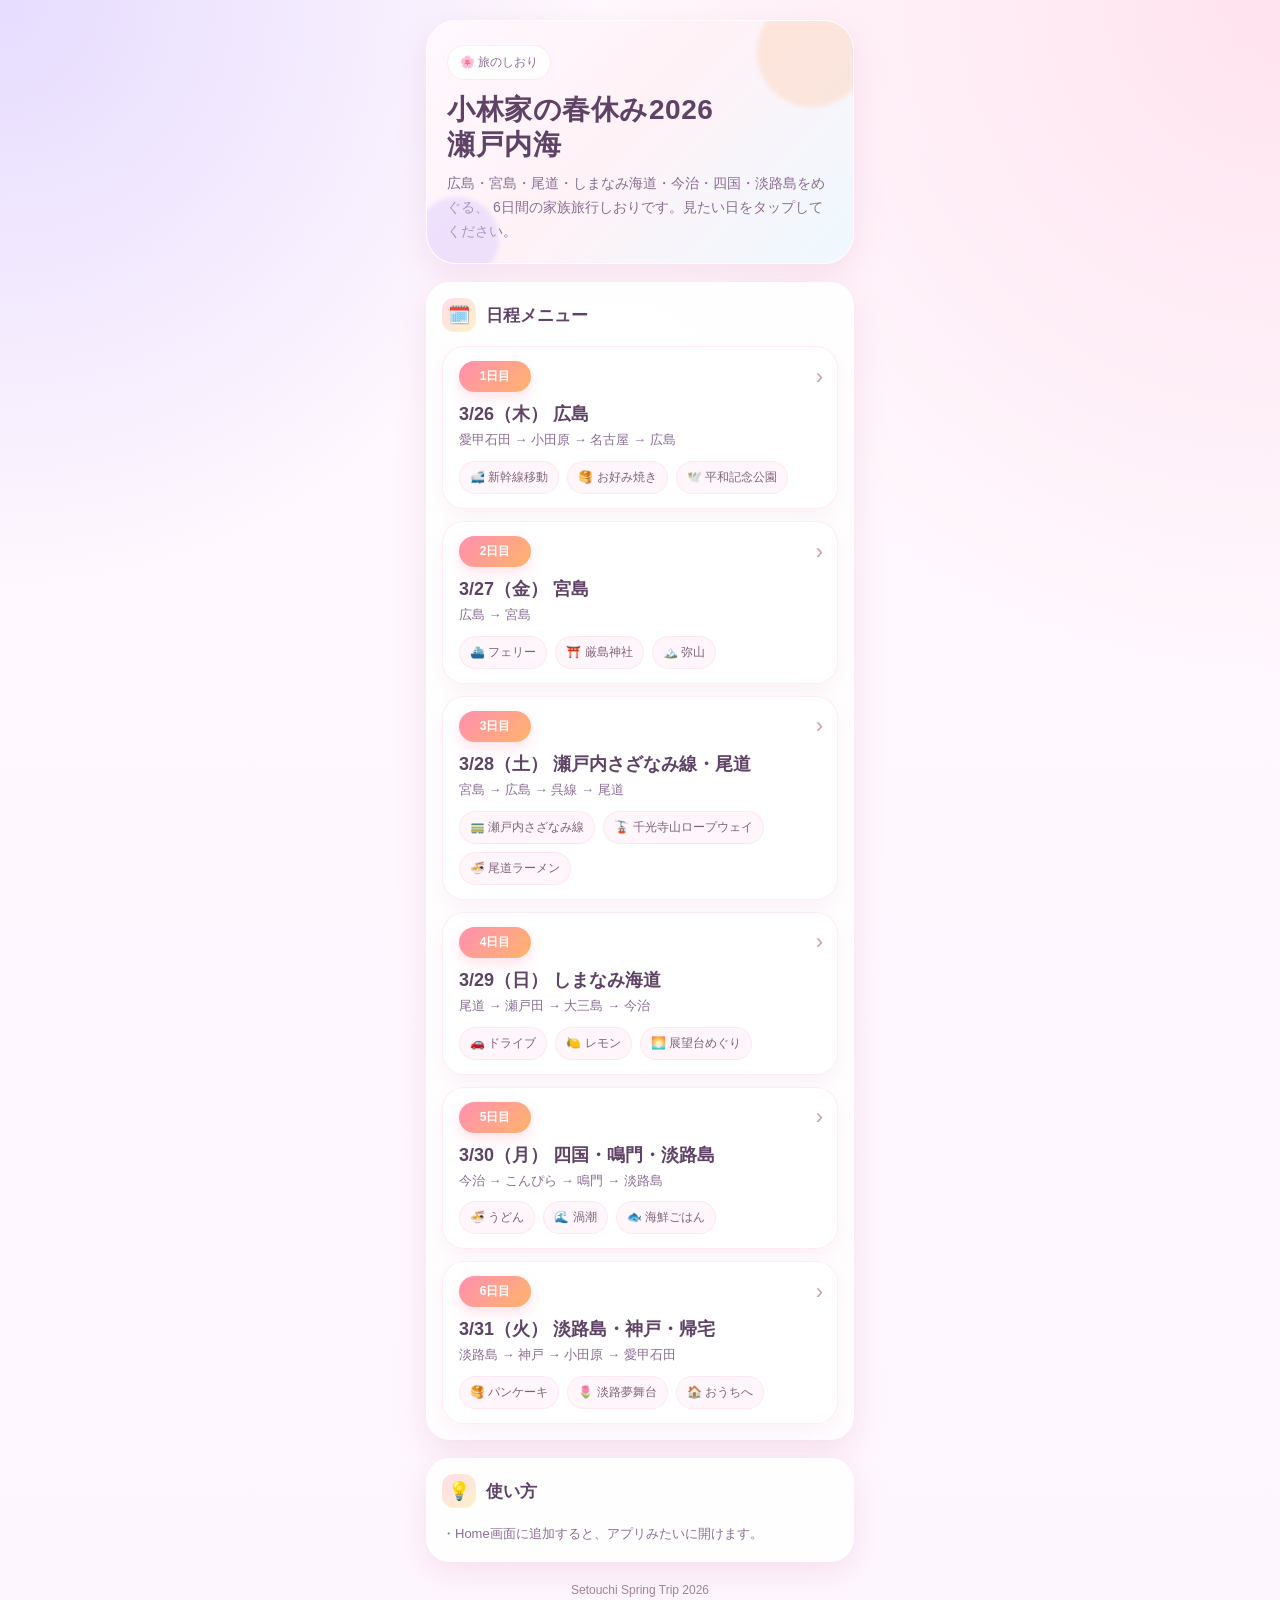
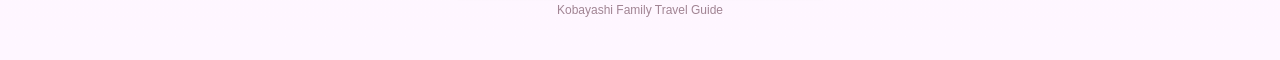
==== commit 5932fff2: "Update index.html　日程ごとにページを分割" ====
--- a/index.html
+++ b/index.html
@@ -2,67 +2,57 @@
 <html lang="ja">
 <head>
   <meta charset="UTF-8" />
-  <meta name="viewport" content="width=device-width, initial-scale=1.0" />
-  <title>小林家の春休み2026</title>
-  <!-- iPhoneホーム画面アイコン -->
-  <link rel="apple-touch-icon" sizes="180x180" href="spring2026_192x192.png">
-  <link rel="icon" type="image/png" sizes="192x192" href="spring2026_192x192.png">
-  <meta name="apple-mobile-web-app-capable" content="yes">
-  <meta name="apple-mobile-web-app-status-bar-style" content="default">
-  <meta name="apple-mobile-web-app-title" content="春休み2026">
-  <meta name="theme-color" content="#ff97b8">
-  <meta name="mobile-web-app-capable" content="yes">
-  <link rel="manifest" href='data:application/manifest+json,{"name":"小林家の春休み2026","short_name":"春休み2026","start_url":"./","display":"standalone","background_color":"#fffafb","theme_color":"#ff97b8","icons":[{"src":"spring2026_192x192.png","sizes":"192x192","type":"image/png"}]}'>
+  <meta name="viewport" content="width=device-width, initial-scale=1.0, viewport-fit=cover" />
+  <title>小林家の春休み2026 瀬戸内海</title>
+  <meta name="theme-color" content="#ff8fb1" />
+  <meta name="apple-mobile-web-app-capable" content="yes" />
+  <meta name="apple-mobile-web-app-status-bar-style" content="default" />
+  <meta name="apple-mobile-web-app-title" content="春休み2026" />
+  <link rel="icon" type="image/png" sizes="192x192" href="spring2026_192x192.png" />
+  <link rel="apple-touch-icon" href="spring2026_192x192.png" />
   <style>
     :root {
+      --bg1: #fff8fd;
+      --bg2: #fef6ff;
+      --card: rgba(255,255,255,0.88);
+      --text: #5f4367;
+      --sub: #8a6d93;
       --pink: #ff8fb1;
-      --pink-soft: #fff3f8;
-      --peach: #ffe8cf;
-      --mint: #dff7ec;
-      --sky: #eaf6ff;
-      --lavender: #f4edff;
-      --yellow: #fff7cf;
-      --text: #4f4556;
-      --muted: #766f7b;
-      --card: rgba(255,255,255,0.95);
-      --line: #f2e6eb;
-      --shadow: 0 14px 32px rgba(255, 143, 177, 0.14);
-      --radius: 22px;
+      --peach: #ffd1b8;
+      --lav: #d9c8ff;
+      --mint: #c8f2e5;
+      --sky: #d7efff;
+      --shadow: 0 10px 30px rgba(207, 130, 168, 0.18);
+      --radius: 24px;
     }
 
     * { box-sizing: border-box; }
-    html { scroll-behavior: smooth; }
-    :target { scroll-margin-top: 92px; }
+
     body {
-      font-size: 18px;
       margin: 0;
+      font-family: -apple-system, BlinkMacSystemFont, "Hiragino Sans", "Yu Gothic", sans-serif;
       color: var(--text);
-      font-family: -apple-system, BlinkMacSystemFont, "Hiragino Sans", "Yu Gothic", sans-serif;
-      line-height: 1.65;
       background:
-        radial-gradient(circle at 100% 0%, #fff7cf 0, transparent 24%),
-        radial-gradient(circle at 0% 0%, #ffdce8 0, transparent 28%),
-        linear-gradient(180deg, #fffafb 0%, #fffef9 45%, #fcfbff 100%);
-    }
-
-    a { color: inherit; }
-    img { max-width: 100%; display: block; }
-
-    .shell {
-      width: 100%;
-      max-width: 640px; /* スマホ〜大きめスマホまで自然に広がる */
+        radial-gradient(circle at top right, #ffe3ef 0%, transparent 32%),
+        radial-gradient(circle at top left, #e6dcff 0%, transparent 28%),
+        linear-gradient(180deg, var(--bg1), var(--bg2));
+      min-height: 100vh;
+    }
+
+    .wrap {
+      max-width: 460px;
       margin: 0 auto;
-      padding: 14px 12px 100px;
+      padding: calc(20px + env(safe-area-inset-top)) 16px calc(28px + env(safe-area-inset-bottom));
     }
 
     .hero {
       position: relative;
       overflow: hidden;
+      background: linear-gradient(135deg, #fff8ff, #fff2f7 45%, #eef9ff);
       border-radius: 30px;
-      background: linear-gradient(135deg, #fff4f8, #fffef8 50%, #eef8ff);
+      padding: 24px 20px 20px;
       box-shadow: var(--shadow);
-      padding: 22px 16px 20px;
-      margin-top: 14px;
+      border: 1px solid rgba(255,255,255,0.8);
     }
 
     .hero::before,
@@ -70,801 +60,289 @@
       content: "";
       position: absolute;
       border-radius: 999px;
-      pointer-events: none;
-      opacity: .55;
+      opacity: 0.8;
+      filter: blur(2px);
     }
 
     .hero::before {
-      width: 180px;
-      height: 180px;
-      background: #ffd7e5;
-      right: -48px;
-      top: -64px;
+      width: 110px;
+      height: 110px;
+      top: -24px;
+      right: -14px;
+      background: rgba(255, 209, 184, 0.55);
     }
 
     .hero::after {
-      width: 140px;
-      height: 140px;
-      background: #dff7ec;
-      left: -34px;
-      bottom: -50px;
+      width: 84px;
+      height: 84px;
+      bottom: -18px;
+      left: -12px;
+      background: rgba(217, 200, 255, 0.55);
     }
 
     .badge {
       display: inline-flex;
       align-items: center;
       gap: 8px;
+      background: rgba(255, 255, 255, 0.86);
+      border: 1px solid rgba(255, 143, 177, 0.18);
+      border-radius: 999px;
       padding: 8px 12px;
-      background: rgba(255,255,255,0.9);
-      border-radius: 999px;
-      border: 1px solid #ffe0ea;
-      font-size: 13px;
-      font-weight: 800;
+      font-size: 12px;
+      color: var(--sub);
+      margin-bottom: 12px;
     }
 
     h1 {
-      margin: 12px 0 0;
-      font-size: clamp(30px, 7vw, 48px);
-      line-height: 1.1;
-      letter-spacing: .02em;
+      font-size: 28px;
+      line-height: 1.25;
+      margin: 0;
+      letter-spacing: 0.02em;
     }
 
     .subtitle {
-      margin: 12px 0 0;
-      font-size: 15px;
-      color: var(--muted);
-    }
-
-    .hero-grid {
-      display: grid;
-      gap: 12px;
-      margin-top: 18px;
-    }
-
-    .mini-card {
-      background: rgba(255,255,255,0.8);
-      border-radius: 18px;
-      padding: 12px 14px;
-      backdrop-filter: blur(8px);
-      border: 1px solid rgba(255,255,255,0.9);
-    }
-
-    .mini-title {
-      font-size: 12px;
-      font-weight: 800;
-      color: #d06288;
-      text-transform: uppercase;
-      letter-spacing: .08em;
-    }
-
-    .mini-value {
-      margin-top: 4px;
-      font-size: 15px;
-      font-weight: 700;
-    }
-
-    .hero-actions {
-      display: flex;
-      gap: 10px;
-      flex-wrap: wrap;
-      margin-top: 16px;
-    }
-
-    .transport-box {
-      margin-top: 16px;
-      background: rgba(255,255,255,0.82);
-      border: 1px solid #f3dfe7;
-      border-radius: 18px;
-      padding: 14px;
-    }
-
-    .transport-box h3 {
-      margin: 0 0 8px;
-      font-size: 16px;
-    }
-
-    .transport-list {
-      display: grid;
-      gap: 8px;
-      font-size: 13px;
-    }
-
-    .transport-item {
-      background: white;
-      border: 1px solid var(--line);
-      border-radius: 14px;
-      padding: 10px;
-    }
-
-    .cta, .cta-soft {
-      display: inline-block;
-      text-decoration: none;
+      margin: 10px 0 0;
       font-size: 14px;
-      font-weight: 800;
-      border-radius: 999px;
-      padding: 12px 16px;
-    }
-
-    .cta {
-      color: white;
-      background: linear-gradient(135deg, #ff97b8, #ffb680);
-      box-shadow: 0 10px 22px rgba(255, 147, 181, .24);
-    }
-
-    .cta-soft {
-      background: white;
-      border: 1px solid #f3dfe7;
-    }
-
-    
-    .nav {
-      position: sticky;
-      top: 0;
-      z-index: 40;
-      margin: 14px 0 18px;
-      padding: 8px;
-      overflow-x: auto;
-      white-space: nowrap;
-      border-radius: 18px;
-      background: rgba(255,255,255,0.82);
-      backdrop-filter: blur(10px);
-      border: 1px solid rgba(255,255,255,0.9);
-      box-shadow: 0 6px 20px rgba(0,0,0,0.06);
-    }
-
-    .nav a {
-      display: inline-block;
-      text-decoration: none;
-      font-size: 16px;
-      font-weight: 800;
-      padding: 10px 12px;
-      border-radius: 14px;
-    }
-
-    .nav a:hover { background: #fff4f8; }
-
-    .back-to-toc {
-      position: fixed;
-      right: 14px;
-      bottom: 14px;
-      z-index: 60;
-      display: inline-flex;
-      align-items: center;
-      justify-content: center;
-      text-decoration: none;
-      font-size: 14px;
-      font-weight: 800;
-      padding: 10px 14px;
-      border-radius: 999px;
-      color: white;
-      background: linear-gradient(135deg, #ff97b8, #ffb680);
-      box-shadow: 0 10px 22px rgba(255, 147, 181, .24);
+      line-height: 1.7;
+      color: var(--sub);
     }
 
     .section {
       margin-top: 18px;
       background: var(--card);
       border-radius: var(--radius);
+      padding: 16px;
       box-shadow: var(--shadow);
-      padding: 18px 14px;
-    }
-
-    .section h2 {
-      margin: 0 0 8px;
-      font-size: 26px;
+      backdrop-filter: blur(10px);
+    }
+
+    .section-title {
       display: flex;
       align-items: center;
       gap: 10px;
-    }
-
-    .lead {
-      color: var(--muted);
-      font-size: 16px;
-      margin: 0 0 10px;
-    }
-
-    .chips {
-      display: flex;
-      gap: 8px;
-      flex-wrap: wrap;
-      margin-top: 10px;
-    }
-
-    .chip {
-      font-size: 13px;
-      font-weight: 800;
-      border-radius: 999px;
-      padding: 7px 11px;
-      background: var(--yellow);
-    }
-
-    .summary-grid, .map-grid, .food-grid {
+      margin: 0 0 14px;
+      font-size: 17px;
+    }
+
+    .section-title .icon {
+      width: 34px;
+      height: 34px;
+      border-radius: 12px;
+      display: inline-flex;
+      align-items: center;
+      justify-content: center;
+      font-size: 18px;
+      background: linear-gradient(135deg, #ffdce8, #fff1c9);
+    }
+
+    .days {
       display: grid;
       gap: 12px;
     }
 
-    .summary-item, .food-item, .hotel-box {
+    .day-link {
+      display: block;
+      text-decoration: none;
+      color: inherit;
       background: white;
-      border: 1px solid var(--line);
-      border-radius: 18px;
-      padding: 13px;
-    }
-
-    .summary-item strong, .food-item strong, .hotel-box strong {
-      display: block;
-      margin-bottom: 4px;
-    }
-
-    .days {
-      display: grid;
-      gap: 16px;
-      margin-top: 14px;
-    }
-
-    .day {
-      background: linear-gradient(135deg, #fff8fb, #ffffff);
-      border: 1px solid #ffe4ee;
       border-radius: 22px;
-      padding: 14px;
-    }
-
-    .day-header {
-      display: block;
-      margin-bottom: 12px;
+      padding: 14px 14px 14px 16px;
+      border: 1px solid rgba(255, 143, 177, 0.16);
+      box-shadow: 0 8px 20px rgba(214, 164, 192, 0.13);
+      transition: transform .18s ease, box-shadow .18s ease;
+    }
+
+    .day-link:active {
+      transform: scale(0.985);
+      box-shadow: 0 4px 10px rgba(214, 164, 192, 0.14);
+    }
+
+    .day-top {
+      display: flex;
+      align-items: center;
+      justify-content: space-between;
+      gap: 10px;
+    }
+
+    .day-no {
+      display: inline-flex;
+      align-items: center;
+      justify-content: center;
+      min-width: 72px;
+      padding: 7px 12px;
+      border-radius: 999px;
+      font-size: 12px;
+      font-weight: 700;
+      color: white;
+      background: linear-gradient(135deg, var(--pink), #ffb46b);
+      box-shadow: 0 6px 14px rgba(255, 143, 177, 0.25);
+    }
+
+    .arrow {
+      font-size: 22px;
+      color: #cc9cb0;
+      line-height: 1;
     }
 
     .day-title {
-      font-size: 22px;
+      margin: 10px 0 4px;
+      font-size: 18px;
       font-weight: 800;
-      margin: 0;
-    }
-
-    .route-tag {
-      display: inline-block;
-      margin-top: 8px;
-      font-size: 12px;
-      font-weight: 800;
-      padding: 7px 10px;
-      border-radius: 999px;
-      background: #eef8ff;
-    }
-
-    .day-note {
-      font-size: 17px;
-      color: var(--muted);
-      margin-top: 3px;
-      font-weight: 400;
-    }
-
-    .timeline {
-      display: grid;
-      gap: 10px;
-      margin-top: 10px;
-    }
-
-    .stop {
-      display: grid;
-      grid-template-columns: 54px 1fr;
-      gap: 10px;
-      background: white;
-      border: 1px solid var(--line);
-      border-radius: 16px;
-      padding: 10px;
-      align-items: start;
-    }
-
-    .time {
-      text-align: center;
-      font-size: 15px;
-      font-weight: 800;
-      color: #cb6288;
-      background: #fff3f8;
-      border-radius: 12px;
-      padding: 8px 4px;
-    }
-
-    .stop h4 {
-      margin: 0;
-      font-size: 18px;
-    }
-
-    .stop p {
-      margin: 3px 0 0;
-      font-size: 15px;
-      color: var(--muted);
-    }
-
-    .detail-body {
-      margin-top: 12px;
-      background: white;
-      border: 1px solid var(--line);
-      border-radius: 16px;
-      padding: 12px 14px 14px;
-      font-size: 18px;
-    }
-
-    .detail-body h4 {
-      margin: 0 0 8px;
-      font-size: 18px;
-      color: #7d5670;
-    }
-
-    .detail-body-spacer {
-      height: 0;
-    }
-
-    .detail-body-original {
-      margin-top: 12px;
-      background: white;
-      border: 1px solid var(--line);
-      border-radius: 16px;
-      padding: 0 14px 14px;
-      font-size: 18px;
-    }
-
-    
-
-    .detail-list {
-      margin: 10px 0 0;
-      padding-left: 18px;
-    }
-
-    .detail-list li { margin: 5px 0; }
-
-    .links {
+    }
+
+    .day-meta {
+      font-size: 13px;
+      color: var(--sub);
+      line-height: 1.6;
+    }
+
+    .chips {
       display: flex;
       flex-wrap: wrap;
       gap: 8px;
       margin-top: 10px;
     }
 
-    .link-pill {
+    .chip {
       display: inline-flex;
       align-items: center;
       gap: 6px;
-      text-decoration: none;
-      padding: 8px 11px;
+      font-size: 12px;
+      padding: 7px 10px;
       border-radius: 999px;
-      font-size: 14px;
-      font-weight: 800;
-      background: #f7f9ff;
-      border: 1px solid #e4ebf7;
-    }
-
-    .map-card {
-      background: white;
-      border: 1px solid var(--line);
-      border-radius: 18px;
-      padding: 13px;
-    }
-
-    .map-card h3 {
-      margin: 0 0 4px;
-      font-size: 16px;
-    }
-
-    .map-card p {
+      background: #fff6fb;
+      color: #7f6178;
+      border: 1px solid rgba(255, 143, 177, 0.14);
+    }
+
+    .note {
+      font-size: 13px;
+      line-height: 1.8;
+      color: var(--sub);
       margin: 0;
-      font-size: 16px;
-      color: var(--muted);
-      color: var(--muted);
-    }
-
-    .cute-box {
-      background: linear-gradient(135deg, #fff7fb, #fffef8);
-      border: 1px dashed #f2c7d6;
-      border-radius: 18px;
-      padding: 14px;
-      margin-top: 12px;
-    }
-
-    .mission-list {
-      margin: 8px 0 0;
-      padding-left: 18px;
     }
 
     .footer {
       text-align: center;
-      color: #877f8c;
+      margin-top: 18px;
       font-size: 12px;
-      margin-top: 22px;
-    }
-
-    @media (min-width: 760px) {
-      .shell { max-width: 720px; padding: 24px 18px 120px; }
-      .hero { padding: 28px 24px; }
-      .hero-grid { grid-template-columns: 1fr; }
-      .summary-grid { grid-template-columns: 1fr; }
-      .food-grid { grid-template-columns: 1fr; }
-      .map-grid { grid-template-columns: 1fr; }
-      .days { grid-template-columns: 1fr; }
+      color: #a18493;
+      line-height: 1.7;
     }
   </style>
 </head>
 <body>
-  <div class="shell">
-    <header class="hero">
-      <div class="badge">🌸 Kobayashi Family Spring Trip 2026</div>
-      <h1>小林家の<br>春休み2026</h1>
+  <main class="wrap">
+    <section class="hero">
+      <div class="badge">🌸 旅のしおり</div>
+      <h1>小林家の春休み2026<br>瀬戸内海</h1>
       <p class="subtitle">
-        広島・宮島・尾道・しまなみ海道・四国・淡路島をめぐる、6日間の家族旅行プラン。<br>
+        広島・宮島・尾道・しまなみ海道・今治・四国・淡路島をめぐる、
+        6日間の家族旅行しおりです。見たい日をタップしてください。
+      </p>
+    </section>
+
+    <section class="section">
+      <h2 class="section-title"><span class="icon">🗓️</span>日程メニュー</h2>
+      <div class="days">
+        <a class="day-link" href="day1.html">
+          <div class="day-top">
+            <span class="day-no">1日目</span>
+            <span class="arrow">›</span>
+          </div>
+          <div class="day-title">3/26（木） 広島</div>
+          <div class="day-meta">愛甲石田 → 小田原 → 名古屋 → 広島</div>
+          <div class="chips">
+            <span class="chip">🚅 新幹線移動</span>
+            <span class="chip">🥞 お好み焼き</span>
+            <span class="chip">🕊️ 平和記念公園</span>
+          </div>
+        </a>
+
+        <a class="day-link" href="day2.html">
+          <div class="day-top">
+            <span class="day-no">2日目</span>
+            <span class="arrow">›</span>
+          </div>
+          <div class="day-title">3/27（金） 宮島</div>
+          <div class="day-meta">広島 → 宮島</div>
+          <div class="chips">
+            <span class="chip">⛴️ フェリー</span>
+            <span class="chip">⛩️ 厳島神社</span>
+            <span class="chip">🏔️ 弥山</span>
+          </div>
+        </a>
+
+        <a class="day-link" href="day3.html">
+          <div class="day-top">
+            <span class="day-no">3日目</span>
+            <span class="arrow">›</span>
+          </div>
+          <div class="day-title">3/28（土） 瀬戸内さざなみ線・尾道</div>
+          <div class="day-meta">宮島 → 広島 → 呉線 → 尾道</div>
+          <div class="chips">
+            <span class="chip">🚃 瀬戸内さざなみ線</span>
+            <span class="chip">🚡 千光寺山ロープウェイ</span>
+            <span class="chip">🍜 尾道ラーメン</span>
+          </div>
+        </a>
+
+        <a class="day-link" href="day4.html">
+          <div class="day-top">
+            <span class="day-no">4日目</span>
+            <span class="arrow">›</span>
+          </div>
+          <div class="day-title">3/29（日） しまなみ海道</div>
+          <div class="day-meta">尾道 → 瀬戸田 → 大三島 → 今治</div>
+          <div class="chips">
+            <span class="chip">🚗 ドライブ</span>
+            <span class="chip">🍋 レモン</span>
+            <span class="chip">🌅 展望台めぐり</span>
+          </div>
+        </a>
+
+        <a class="day-link" href="day5.html">
+          <div class="day-top">
+            <span class="day-no">5日目</span>
+            <span class="arrow">›</span>
+          </div>
+          <div class="day-title">3/30（月） 四国・鳴門・淡路島</div>
+          <div class="day-meta">今治 → こんぴら → 鳴門 → 淡路島</div>
+          <div class="chips">
+            <span class="chip">🍜 うどん</span>
+            <span class="chip">🌊 渦潮</span>
+            <span class="chip">🐟 海鮮ごはん</span>
+          </div>
+        </a>
+
+        <a class="day-link" href="day6.html">
+          <div class="day-top">
+            <span class="day-no">6日目</span>
+            <span class="arrow">›</span>
+          </div>
+          <div class="day-title">3/31（火） 淡路島・神戸・帰宅</div>
+          <div class="day-meta">淡路島 → 神戸 → 小田原 → 愛甲石田</div>
+          <div class="chips">
+            <span class="chip">🥞 パンケーキ</span>
+            <span class="chip">🌷 淡路夢舞台</span>
+            <span class="chip">🏠 おうちへ</span>
+          </div>
+        </a>
+      </div>
+    </section>
+
+    <section class="section">
+      <h2 class="section-title"><span class="icon">💡</span>使い方</h2>
+      <p class="note">
+        ・Home画面に追加すると、アプリみたいに開けます。<br>
         
       </p>
-      <div class="hero-grid">
-        
-      </div>
-      <div class="hero-actions">
-        <a class="cta" href="#toc">もくじを見る</a>
-        <a class="cta-soft" href="#schedule">日程を見る</a>
-      </div>
-      </header>
-
-    <nav class="nav">
-      <a href="#maps">🗺 地図</a>
-      <a href="#links">🔗 公式リンク</a>
-      <a href="#foods">🍽 ごはん</a>
-    </nav>
-
-    <section class="section" id="toc">
-      <h2>📖 もくじ<br><span class="day-note">（タップで日程へ）</span></h2>
-      <p class="lead"></p>
-      <div class="summary-grid">
-        <div class="summary-item"><a href="#day1" style="text-decoration:none;color:inherit"><strong>1日目 広島</strong>
-          路面電車、平和記念公園、縮景園、お好み焼き。</a></div>
-        <div class="summary-item"><a href="#day2" style="text-decoration:none;color:inherit"><strong>2日目 宮島</strong>
-          厳島神社、表参道、揚げもみじ、宮島泊。</a></div>
-        <div class="summary-item"><a href="#day3" style="text-decoration:none;color:inherit"><strong>3日目 尾道</strong>
-          呉線の車窓、千光寺、文学のこみち、猫の細道。</a></div>
-        <div class="summary-item"><a href="#day4" style="text-decoration:none;color:inherit"><strong>4日目 しまなみ海道</strong>
-          瀬戸田、多々羅しまなみ公園、開山公園、亀老山展望公園。</a></div>
-        <div class="summary-item"><a href="#day5" style="text-decoration:none;color:inherit"><strong>5日目 四国</strong>
-          さぬきうどん、金刀比羅宮、鳴門の渦潮、海鮮ごはん。</a></div>
-        <div class="summary-item"><a href="#day6" style="text-decoration:none;color:inherit"><strong>6日目 淡路島</strong>
-          うずの丘、道の駅うずしお、パンケーキ、淡路夢舞台 or 花さじき。</a></div>
-      </div>
     </section>
 
-    <section class="section" id="schedule">
-      <h2>🗓 日程</h2>
-      <p class="lead"></p>
-
-      <div class="days">
-        <article class="day" id="day1">
-          <div class="day-header">
-            <div>
-              <div class="day-title">1日目 3/26(木) 広島</div>
-              <div class="day-note">愛甲石田 → 小田原 → 名古屋 → 広島</div>
-            </div>
-            <div class="route-tag">🚋 電車で西へ</div>
-          </div>
-          <div class="timeline">
-            <div class="stop"><div class="time">7:17</div><div><h4>愛甲石田 出発</h4><p>小田急小田原線で小田原へ。</p></div></div>
-            <div class="stop"><div class="time">8:11</div><div><h4>ひかり633号<br><span class="day-note">16号車 8B・8C・8D</span></h4><p>小田原 → 名古屋（9:19着）</p></div></div>
-            <div class="stop"><div class="time">9:27</div><div><h4>のぞみ13号<br><span class="day-note">16号車 10A・10B・10C</span></h4><p>名古屋 → 広島（11:38着）</p></div></div>
-            <div class="stop"><div class="time">昼</div><div><h4>🍚 シマカラ食堂</h4><p>ランチ候補。広島散策の前に腹ごしらえ。</p></div></div>
-            <div class="stop"><div class="time">18:00</div><div><h4>🏨 ホテルへ移動</h4><p>タクシーでベッセルホテル広島へ。</p></div></div>
-            <div class="stop"><div class="time">18:30</div><div><h4>🥢 みっちゃん総本店 じぞう通り店</h4><p>夕食。</p></div></div>
-          </div>
-          <div class="detail-body">
-              <h4>観光・ホテル・リンク</h4>
-              <ul class="detail-list">
-                <li>広島電鉄で市内の雰囲気を楽しむ</li>
-                <li>原爆ドーム / 平和記念公園 / 広島平和記念資料館</li>
-                <li>時間があれば縮景園も候補</li>
-                <li>宿泊：ベッセルホテル広島 平和大通り（予約済 / 23,940円）</li>
-              </ul>
-              <div class="links">
-                <a class="link-pill" href="https://www.hiroden-hiroshima-st.jp/" target="_blank" rel="noopener noreferrer">🚋 広島電鉄</a>
-                <a class="link-pill" href="https://tabiiro.jp/kankou/article/hiroden-ride/" target="_blank" rel="noopener noreferrer">🚋 乗り方記事</a>
-                <a class="link-pill" href="https://tabiiro.jp/kankou/article/hiroden-kankou/" target="_blank" rel="noopener noreferrer">🗺 観光記事</a>
-                <a class="link-pill" href="https://www.city.hiroshima.lg.jp/atomicbomb-peace/1036664/1021115/1015065.html" target="_blank" rel="noopener noreferrer">🏛 原爆ドーム</a>
-                <a class="link-pill" href="https://hpmmuseum.jp/" target="_blank" rel="noopener noreferrer">🏛 平和記念資料館</a>
-                <a class="link-pill" href="https://www.city.hiroshima.lg.jp/living/park-green/1005983/1026353/1003127.html" target="_blank" rel="noopener noreferrer">🌿 平和記念公園</a>
-                <a class="link-pill" href="https://shukkeien.jp/" target="_blank" rel="noopener noreferrer">🌸 縮景園</a>
-                <a class="link-pill" href="https://yotte-ne-shimakara.com/" target="_blank" rel="noopener noreferrer">🍚 シマカラ食堂</a>
-                <a class="link-pill" href="https://www.okonomi.co.jp/jizo.html" target="_blank" rel="noopener noreferrer">🥢 みっちゃん総本店</a>
-                <a class="link-pill" href="https://www.vessel-hotel.jp/hotel/hiroshima-heiwa/" target="_blank" rel="noopener noreferrer">🏨 ベッセルホテル広島</a>
-              </div>
-            </div>
-        </article>
-
-        <article class="day" id="day2">
-          <div class="day-header">
-            <div>
-              <div class="day-title">2日目 3/27(金) 宮島</div>
-              <div class="day-note">広島 → 宮島 / 干潮 12:35 / 満潮 17:42 / 日没 18:27</div>
-            </div>
-            <div class="route-tag">⛴️ 船と参道</div>
-          </div>
-          <div class="timeline">
-            <div class="stop"><div class="time">朝</div><div><h4>🍳 ホテル朝食</h4><p>ベッセルホテル広島の朝食。</p></div></div>
-            <div class="stop"><div class="time">8:33</div><div><h4>保健所東 → 商工センター入口</h4><p>路線バス50 アルパーク行。</p></div></div>
-            <div class="stop"><div class="time">9:12</div><div><h4>新井口 → 宮島口</h4><p>JR山陽本線で宮島口へ。</p></div></div>
-            <div class="stop"><div class="time">9:35</div><div><h4>⛴️ フェリーで宮島へ</h4><p>宮島松大汽船で宮島桟橋へ。</p></div></div>
-            <div class="stop"><div class="time">12:35</div><div><h4>⛩️ 厳島神社（干潮ごろ）</h4><p>鳥居の近くまで歩きやすい時間帯。</p></div></div>
-            <div class="stop"><div class="time">昼</div><div><h4>宮島ランチ</h4><p>Cuillere / レ・クロ / うえの / 和田 から候補。</p></div></div>
-            <div class="stop"><div class="time">17:42</div><div><h4>⛩️ 厳島神社（満潮ごろ）</h4><p>海に浮かぶ雰囲気を楽しむ時間帯。</p></div></div>
-            <div class="stop"><div class="time">18:30</div><div><h4>厳島東門前 菊がわ</h4><p>夕食と宿泊。日没 18:27 前後の景色も楽しみ。</p></div></div>
-          </div>
-          <div class="detail-body">
-              <h4>観光・グルメ・リンク</h4>
-              <ul class="detail-list">
-                <li>宮島、厳島神社、表参道商店街、宮島ロープウェー</li>
-                <li>揚げもみじは紅葉堂でおやつタイム</li>
-                <li>宿泊：厳島東門前 菊がわ（予約済 / 72,100円）</li>
-              </ul>
-              <div class="links">
-                <a class="link-pill" href="https://www.miyajima.or.jp/" target="_blank" rel="noopener noreferrer">⛩ 宮島観光協会</a>
-                <a class="link-pill" href="https://miyajima-ropeway.info/" target="_blank" rel="noopener noreferrer">🚠 宮島ロープウェー</a>
-                <a class="link-pill" href="https://www.itsukushimajinja.jp/" target="_blank" rel="noopener noreferrer">⛩ 厳島神社</a>
-                <a class="link-pill" href="https://www.miyajima.or.jp/map/img/map_omotesando.pdf" target="_blank" rel="noopener noreferrer">🛍 表参道マップ</a>
-                <a class="link-pill" href="https://www.vessel-hotel.jp/hotel/hiroshima-heiwa/breakfast/" target="_blank" rel="noopener noreferrer">🍳 ホテル朝食</a>
-                <a class="link-pill" href="https://www.miyajima-cuillere.com/" target="_blank" rel="noopener noreferrer">🍽 Cuillere</a>
-                <a class="link-pill" href="https://lesclos.jp/" target="_blank" rel="noopener noreferrer">🍽 レ・クロ</a>
-                <a class="link-pill" href="https://www.anagomeshi.com/" target="_blank" rel="noopener noreferrer">🐟 あなごめし うえの</a>
-                <a class="link-pill" href="https://www.soa-r.net/post/240419" target="_blank" rel="noopener noreferrer">🐟 あなごめし和田</a>
-                <a class="link-pill" href="https://kikugawa.ne.jp/cuisine/" target="_blank" rel="noopener noreferrer">🍱 菊がわ 食事</a>
-                <a class="link-pill" href="https://kikugawa.ne.jp/" target="_blank" rel="noopener noreferrer">🏨 菊がわ</a>
-              </div>
-            </div>
-        </article>
-
-        <article class="day" id="day3">
-          <div class="day-header">
-            <div>
-              <div class="day-title">3日目 3/28(土) 瀬戸内さざなみ線 → 尾道</div>
-              <div class="day-note">宮島 → 尾道（124km） / 日没 18:25</div>
-            </div>
-            <div class="route-tag">🚆 海沿い列車</div>
-          </div>
-          <div class="timeline">
-            <div class="stop"><div class="time">8:00</div><div><h4>🍳 菊がわ 朝食</h4><p>朝食後に宮島を出発する流れ。</p></div></div>
-            <div class="stop"><div class="time">9:45</div><div><h4>宮島 出発</h4><p>フェリーで宮島口へ戻る。</p></div></div>
-            <div class="stop"><div class="time">10:19</div><div><h4>JR山陽本線（糸崎行）</h4><p>宮島口 10:19 発 → 広島 10:47 着（28分）</p></div></div>
-            <div class="stop"><div class="time">11:00</div><div><h4>JR呉線（広行）</h4><p>広島 11:00 発 → 広 11:46 着（46分）</p></div></div>
-            <div class="stop"><div class="time">11:51</div><div><h4>JR呉線（糸崎行）</h4><p>広 11:51 発 → 糸崎 13:29 着（1時間38分）</p></div></div>
-            <div class="stop"><div class="time">13:32</div><div><h4>JR山陽本線（相生行）</h4><p>糸崎 13:32 発 → 尾道 13:39 着（7分）</p></div></div>
-            <div class="stop"><div class="time">14:00</div><div><h4>尾道本通り商店街を歩く</h4><p>尾道駅 → 本通り商店街 → ロープウェー山麓駅（約30分）</p></div></div>
-            <div class="stop"><div class="time">14:30</div><div><h4>🚠 千光寺山ロープウェイ</h4><p>山麓駅 → 山頂駅。</p></div></div>
-            <div class="stop"><div class="time">14:45</div><div><h4>尾道さんぽ 開始</h4><p>千光寺公園 → 文学のこみち → 猫の細道 → 艮神社。</p></div></div>
-            <div class="stop"><div class="time">16:45</div><div><h4>渡場通り → 新尾道駅</h4><p>おのみちバス 三美園線（三美園行）<br>渡場通り 16:43 発 → 新尾道駅 16:59 着（約16分）</p></div></div>
-            <div class="stop"><div class="time">17:30</div><div><h4>🚗 トヨタレンタカー新尾道店</h4><p>シエンタ受け取り。</p></div></div>
-            <div class="stop"><div class="time">夜</div><div><h4>尾道ラーメン or ワーフ</h4><p>壱番館 / 丸ぼし / 尾道ワーフ。</p></div></div>
-          </div>
-          <div class="detail-body">
-              <h4>観光・レンタカー・リンク</h4>
-              <ul class="detail-list">
-                <li>本通り商店街で軽食や買い物も楽しめる</li>
-                <li>17:30 トヨタレンタカー新尾道店でシエンタ受け取り（50,050円）</li>
-                <li>宿泊：尾道国際ホテル（予約済 / 35,800円）</li>
-              </ul>
-              <div class="links">
-                <a class="link-pill" href="https://maps.app.goo.gl/m5wNSk6M3TMjUTmHA" target="_blank" rel="noopener noreferrer">🗺 移動ルート</a>
-                <a class="link-pill" href="https://www.ononavi.jp/" target="_blank" rel="noopener noreferrer">🌉 おのなび</a>
-                <a class="link-pill" href="https://onomichi-hondoori.jp/" target="_blank" rel="noopener noreferrer">🛍 本通り商店街</a>
-                <a class="link-pill" href="https://www.senkouji.jp/" target="_blank" rel="noopener noreferrer">⛩ 千光寺</a>
-                <a class="link-pill" href="https://www.city.onomichi.hiroshima.jp/site/onomichikanko/1239.html" target="_blank" rel="noopener noreferrer">📚 文学のこみち</a>
-                <a class="link-pill" href="https://ihatov.in/cattrail/" target="_blank" rel="noopener noreferrer">🐈 猫の細道</a>
-                <a class="link-pill" href="https://www.f-ichibankan.com/" target="_blank" rel="noopener noreferrer">🍜 壱番館</a>
-                <a class="link-pill" href="https://onomichiramen-maruboshi.jp/" target="_blank" rel="noopener noreferrer">🍜 丸ぼし</a>
-                <a class="link-pill" href="https://onomichi-wharf.foodre.jp/" target="_blank" rel="noopener noreferrer">⚓ 尾道ワーフ</a>
-                <a class="link-pill" href="https://onomichi-hotel.jp/" target="_blank" rel="noopener noreferrer">🏨 尾道国際ホテル</a>
-              </div>
-            </div>
-        </article>
-
-        <article class="day" id="day4">
-          <div class="day-header">
-            <div>
-              <div class="day-title">4日目 3/29(日) しまなみ海道</div>
-              <div class="day-note">尾道 → 瀬戸田 → 大三島 → 伯方島 → 大島 → 今治（97km）</div>
-            </div>
-            <div class="route-tag">🌉 橋と海のドライブ</div>
-          </div>
-          <div class="timeline">
-            <div class="stop"><div class="time">9:30</div><div><h4>尾道 出発</h4><p>高見山展望台へ向けてドライブ開始。</p></div></div>
-            <div class="stop"><div class="time">10:00</div><div><h4>🌄 高見山展望台</h4><p>10:30ごろ出発予定。</p></div></div>
-            <div class="stop"><div class="time">11:00</div><div><h4>瀬戸田・しおまち商店街</h4><p>レモンやジェラート、お散歩。13:30ごろ出発予定。</p></div></div>
-            <div class="stop"><div class="time">14:00</div><div><h4>🌉 多々羅しまなみ公園</h4><p>橋の景色を満喫。15:00ごろ出発予定。</p></div></div>
-            <div class="stop"><div class="time">15:30</div><div><h4>開山公園</h4><p>桜の候補スポット。16:30ごろ出発予定。</p></div></div>
-            <div class="stop"><div class="time">17:00</div><div><h4>🌅 亀老山展望公園</h4><p>夕方の眺めのクライマックス。日没 18:26。18:30ごろ出発予定。</p></div></div>
-            <div class="stop"><div class="time">19:25</div><div><h4>白楽天</h4><p>夕食。20:30ごろ出発予定。</p></div></div>
-            <div class="stop"><div class="time">20:30</div><div><h4>今治城</h4><p>ライトアップ見学。20:45ごろ出発予定。</p></div></div>
-          </div>
-          <div class="detail-body">
-              <h4>観光・おやつ・リンク</h4>
-              <ul class="detail-list">
-                <li>昼食：Bonheur / ちどり</li>
-                <li>間食：タコ天 ミナミ / HYAKKOYA / ドルチェ / 島ごころSETODA</li>
-                <li>宿泊：今治国際ホテル（予約済 / 27,153円）</li>
-              </ul>
-              <div class="links">
-                <a class="link-pill" href="https://maps.app.goo.gl/QyT8YjzkdDJffAVy5" target="_blank" rel="noopener noreferrer">🗺 走行ルート</a>
-                <a class="link-pill" href="https://dive-hiroshima.com/feature/island-shimanami/" target="_blank" rel="noopener noreferrer">🌉 しまなみ海道</a>
-                <a class="link-pill" href="https://shiomachi-shotengai.jp/" target="_blank" rel="noopener noreferrer">🍋 しおまち商店街</a>
-                <a class="link-pill" href="https://imabari-shimanami.jp/tatara/" target="_blank" rel="noopener noreferrer">🌊 多々羅しまなみ公園</a>
-                <a class="link-pill" href="https://www.iyokannet.jp/spot/194" target="_blank" rel="noopener noreferrer">🌸 開山公園</a>
-                <a class="link-pill" href="https://www.iyokannet.jp/spot/191" target="_blank" rel="noopener noreferrer">🌄 亀老山展望公園</a>
-                <a class="link-pill" href="https://bonheur-setoda.jp/" target="_blank" rel="noopener noreferrer">🍽 Bonheur</a>
-                <a class="link-pill" href="http://chidori-onomichi.com/" target="_blank" rel="noopener noreferrer">🍽 ちどり</a>
-                <a class="link-pill" href="https://www.ononavi.jp/eating/okonomiyaki/detail.html?detail_id=671" target="_blank" rel="noopener noreferrer">🐙 タコ天 ミナミ</a>
-                <a class="link-pill" href="https://hyakkoya.com/" target="_blank" rel="noopener noreferrer">🍋 HYAKKOYA</a>
-                <a class="link-pill" href="https://www.setoda-dolce.com/" target="_blank" rel="noopener noreferrer">🍨 ドルチェ</a>
-                <a class="link-pill" href="https://www.patisserie-okumoto.com/cake.html" target="_blank" rel="noopener noreferrer">🍰 島ごころSETODA</a>
-                <a class="link-pill" href="https://www.hakurakuten.net/" target="_blank" rel="noopener noreferrer">🥢 白楽天</a>
-                <a class="link-pill" href="https://www.city.imabari.ehime.jp/museum/imabarijo/" target="_blank" rel="noopener noreferrer">🏯 今治城</a>
-                <a class="link-pill" href="https://www.imabari-kokusai-hotel.co.jp/" target="_blank" rel="noopener noreferrer">🏨 今治国際ホテル</a>
-              </div>
-            </div>
-        </article>
-
-        <article class="day" id="day5">
-          <div class="day-header">
-            <div>
-              <div class="day-title">5日目 3/30(月) 四国</div>
-              <div class="day-note">今治 → 坂出 → 金刀比羅宮 → 鳴門 → 淡路島（290km / 4時間21分）</div>
-            </div>
-            <div class="route-tag">🌀 うどん・こんぴら・渦潮</div>
-          </div>
-          <div class="timeline">
-            <div class="stop"><div class="time">朝</div><div><h4>今治国際ホテル 朝食</h4><p>出発前にしっかり朝ごはん。</p></div></div>
-            <div class="stop"><div class="time">9:00</div><div><h4>今治 出発</h4><p>坂出へ向けてドライブ開始。</p></div></div>
-            <div class="stop"><div class="time">11:00</div><div><h4>🍜 日の出製麺所</h4><p>坂出で讃岐うどんランチ。12:00ごろ出発予定。</p></div></div>
-            <div class="stop"><div class="time">12:05</div><div><h4>瀬戸大橋記念公園</h4><p>橋の景色を楽しむ寄り道。12:30ごろ出発予定。</p></div></div>
-            <div class="stop"><div class="time">13:00</div><div><h4>⛩️ 金刀比羅宮</h4><p>石段のお参り。14:00ごろ出発予定。</p></div></div>
-            <div class="stop"><div class="time">15:15</div><div><h4>道の駅くるくるなると</h4><p>鳴門金時スイーツで休憩。15:45ごろ出発予定。</p></div></div>
-            <div class="stop"><div class="time">16:00</div><div><h4>🌀 渦の道</h4><p>17:10前後の渦潮チャンス。17:30ごろ出発予定。</p></div></div>
-            <div class="stop"><div class="time">18:00</div><div><h4>味処あらし</h4><p>鯛、はまち、わかめ、タコの夕食。その後プラザ淡路島へ。</p></div></div>
-          </div>
-          <div class="detail-body">
-              <h4>観光・夕食・ホテル・リンク</h4>
-              <ul class="detail-list">
-                <li>宿泊：プラザ淡路島（予約済 / 32,670円）</li>
-                <li>夕方は大鳴門橋周辺の景色がきれい</li>
-              </ul>
-              <div class="links">
-                <a class="link-pill" href="https://maps.app.goo.gl/wJrLM79853i6pHvRA" target="_blank" rel="noopener noreferrer">🗺 ドライブルート</a>
-                <a class="link-pill" href="https://www.imabari-kokusai-hotel.co.jp/stay/breakfast/" target="_blank" rel="noopener noreferrer">🍳 今治朝食</a>
-                <a class="link-pill" href="https://www.hinode.net/view/page/about" target="_blank" rel="noopener noreferrer">🍜 日の出製麺所</a>
-                <a class="link-pill" href="https://www.setoohhashi.com/" target="_blank" rel="noopener noreferrer">🌉 瀬戸大橋記念公園</a>
-                <a class="link-pill" href="https://www.konpira.or.jp/" target="_blank" rel="noopener noreferrer">⛩ 金刀比羅宮</a>
-                <a class="link-pill" href="https://www.uzunomichi.jp/" target="_blank" rel="noopener noreferrer">🌀 渦の道</a>
-                <a class="link-pill" href="https://www.kurukurunaruto.com/" target="_blank" rel="noopener noreferrer">🍠 くるくるなると</a>
-                <a class="link-pill" href="https://arashi-naruto.co.jp/" target="_blank" rel="noopener noreferrer">🐟 味処あらし</a>
-                <a class="link-pill" href="https://www.plazaawajishima.com/" target="_blank" rel="noopener noreferrer">🏨 プラザ淡路島</a>
-              </div>
-            </div>
-        </article>
-
-        <article class="day day-wide" id="day6">
-          <div class="day-header">
-            <div>
-              <div class="day-title">6日目 3/31(火) 淡路島</div>
-              <div class="day-note">淡路島 → 新神戸 → 名古屋 → 小田原 → 愛甲石田</div>
-            </div>
-            <div class="route-tag">🌊 最後まで海景色</div>
-          </div>
-          <div class="timeline">
-            <div class="stop"><div class="time">9:00</div><div><h4>プラザ淡路島 出発</h4><p>朝食後に出発。</p></div></div>
-            <div class="stop"><div class="time">9:30</div><div><h4>🧅 うずの丘</h4><p>玉ねぎオブジェや景色、玉ねぎソフトも候補。10:00ごろ出発予定。</p></div></div>
-            <div class="stop"><div class="time">10:05</div><div><h4>🍔 道の駅うずしお</h4><p>あわじ島バーガー候補。10:30ごろ出発予定。</p></div></div>
-            <div class="stop"><div class="time">11:30</div><div><h4>幸せのパンケーキ</h4><p>12:00 淡路島テラス（店内席）予約。ランチ後に13:00ごろ出発予定。</p></div></div>
-            <div class="stop"><div class="time">13:30</div><div><h4>🌼 淡路夢舞台 or あわじ花さじき</h4><p>お天気と気分で選ぶ。15:00ごろ出発予定。</p></div></div>
-            <div class="stop"><div class="time">15:30</div><div><h4>道の駅あわじ</h4><p>明石海峡大橋を見ながら最後の休憩。16:00ごろ出発予定。</p></div></div>
-            <div class="stop"><div class="time">18:24</div><div><h4>のぞみ104号<br><span class="day-note">5号車 10A・10B・10C</span></h4><p>新神戸 → 名古屋（19:27着）</p></div></div>
-            <div class="stop"><div class="time">19:31</div><div><h4>ひかり662号<br><span class="day-note">6号車 10A・10B・10C</span></h4><p>名古屋 → 小田原（20:38着）</p></div></div>
-          </div>
-          <div class="detail-body">
-              <h4>観光・食べもの・リンク</h4>
-              <ul class="detail-list">
-                <li>昼食：幸せのパンケーキ（12:00 淡路島テラス店内席 予約）</li>
-                <li>間食：玉ねぎソフト / あわじ島バーガー</li>
-                <li>夕食候補：駅弁 or 新神戸</li>
-                <li>花さじきは季節の花、夢舞台は建築と庭園が魅力</li>
-              </ul>
-              <div class="links">
-                <a class="link-pill" href="https://maps.app.goo.gl/ip676oHN2LAxkoNM6" target="_blank" rel="noopener noreferrer">🗺 帰路ルート</a>
-                <a class="link-pill" href="https://www.plazaawajishima.com/dishes/dining/" target="_blank" rel="noopener noreferrer">🍳 花桐 朝食</a>
-                <a class="link-pill" href="https://www.nta.co.jp/media/tripa/articles/bmvvf" target="_blank" rel="noopener noreferrer">🍜 さぬきうどん記事</a>
-                <a class="link-pill" href="https://www.my-kagawa.jp/udon" target="_blank" rel="noopener noreferrer">🍜 うどん県公式</a>
-                <a class="link-pill" href="https://kinen.uzunokuni.com/" target="_blank" rel="noopener noreferrer">🧅 うずの丘</a>
-                <a class="link-pill" href="https://eki.uzunokuni.com/" target="_blank" rel="noopener noreferrer">🍔 道の駅うずしお</a>
-                <a class="link-pill" href="https://magia.tokyo/awaji/" target="_blank" rel="noopener noreferrer">🥞 幸せのパンケーキ</a>
-                <a class="link-pill" href="https://awajihanasajiki.jp/" target="_blank" rel="noopener noreferrer">🌼 あわじ花さじき</a>
-                <a class="link-pill" href="https://www.yumebutai.co.jp/" target="_blank" rel="noopener noreferrer">🏛 淡路夢舞台</a>
-                <a class="link-pill" href="https://michi-awaji.co.jp/index.html" target="_blank" rel="noopener noreferrer">🌉 道の駅あわじ</a>
-              </div>
-            </div>
-        </article>
-      </div>
-    </section>
-
-    <section class="section" id="links">
-      <h2>🔗 公式リンクまとめ</h2>
-      <p class="lead"></p>
-      <div class="links">
-        <a class="link-pill" href="https://www.hiroden-hiroshima-st.jp/" target="_blank" rel="noopener noreferrer">広電</a>
-        <a class="link-pill" href="https://hpmmuseum.jp/" target="_blank" rel="noopener noreferrer">平和記念資料館</a>
-        <a class="link-pill" href="https://www.miyajima.or.jp/" target="_blank" rel="noopener noreferrer">宮島観光</a>
-        <a class="link-pill" href="https://www.itsukushimajinja.jp/" target="_blank" rel="noopener noreferrer">厳島神社</a>
-        <a class="link-pill" href="https://www.ononavi.jp/" target="_blank" rel="noopener noreferrer">尾道観光</a>
-        <a class="link-pill" href="https://dive-hiroshima.com/feature/island-shimanami/" target="_blank" rel="noopener noreferrer">しまなみ海道</a>
-        <a class="link-pill" href="https://www.konpira.or.jp/" target="_blank" rel="noopener noreferrer">金刀比羅宮</a>
-        <a class="link-pill" href="https://www.uzunomichi.jp/" target="_blank" rel="noopener noreferrer">渦の道</a>
-        <a class="link-pill" href="https://awajihanasajiki.jp/" target="_blank" rel="noopener noreferrer">あわじ花さじき</a>
-        <a class="link-pill" href="https://www.yumebutai.co.jp/" target="_blank" rel="noopener noreferrer">淡路夢舞台</a>
-      </div>
-    </section>
-
-    <section class="section" id="foods">
-      <h2>🍽 ごはんメモ</h2>
-      <p class="lead"></p>
-      <div class="food-grid">
-        <div class="food-item">
-          <strong>広島</strong>
-          昼：シマカラ食堂 / 夜：みっちゃん総本店 じぞう通り店
-        </div>
-        <div class="food-item">
-          <strong>宮島</strong>
-          昼：Cuillere / レ・クロ / あなごめし うえの / あなごめし和田 / 間食：揚げもみじ
-        </div>
-        <div class="food-item">
-          <strong>尾道</strong>
-          昼：弁当 / 間食：本通り商店街 / 夜：尾道ラーメン壱番館・丸ぼし・尾道ワーフ
-        </div>
-        <div class="food-item">
-          <strong>しまなみ海道・今治</strong>
-          昼：Bonheur / ちどり / 間食：タコ天・レモネード・ジェラート・レモンケーキ / 夜：白楽天
-        </div>
-        <div class="food-item">
-          <strong>四国</strong>
-          昼：日の出製麺所 / 間食：くるくるなると（鳴門金時スイーツ） / 夜：味処あらし
-        </div>
-        <div class="food-item">
-          <strong>淡路島</strong>
-          昼：幸せのパンケーキ / 間食：玉ねぎソフト、あわじ島バーガー / 夜：駅弁 or 新神戸
-        </div>
-      </div>
-    </section>
-
-    <section class="section" id="maps">
-      <h2>🗺 地図リンク</h2>
-      <p class="lead"></p>
-      <div class="map-grid">
-        <div class="map-card">
-          <h3>3/28 宮島 → 尾道</h3>
-          <p><a href="https://maps.app.goo.gl/m5wNSk6M3TMjUTmHA" target="_blank" rel="noopener noreferrer">移動ルートを開く</a></p>
-        </div>
-        <div class="map-card">
-          <h3>3/29 しまなみ海道</h3>
-          <p><a href="https://maps.app.goo.gl/QyT8YjzkdDJffAVy5" target="_blank" rel="noopener noreferrer">ドライブルートを開く</a></p>
-        </div>
-        <div class="map-card">
-          <h3>3/30 今治 → 四国 → 淡路島</h3>
-          <p><a href="https://maps.app.goo.gl/wJrLM79853i6pHvRA" target="_blank" rel="noopener noreferrer">ドライブルートを開く</a></p>
-        </div>
-        <div class="map-card">
-          <h3>3/31 淡路島 → 神戸</h3>
-          <p><a href="https://maps.app.goo.gl/ip676oHN2LAxkoNM6" target="_blank" rel="noopener noreferrer">帰路ルートを開く</a></p>
-        </div>
-        <div class="map-card">
-          <h3>宮島 表参道商店街マップ</h3>
-          <p><a href="https://www.miyajima.or.jp/map/img/map_omotesando.pdf" target="_blank" rel="noopener noreferrer">PDFマップを開く</a></p>
-        </div>
-      </div>
-    </section>
-
-    
-
-    
-  </div>
-  <a class="back-to-toc" href="#toc">⬆ もくじ</a>
+    <p class="footer">
+      Setouchi Spring Trip 2026<br>
+      Kobayashi Family Travel Guide
+    </p>
+  </main>
 </body>
 </html>
-
-
-
-
-
-
-
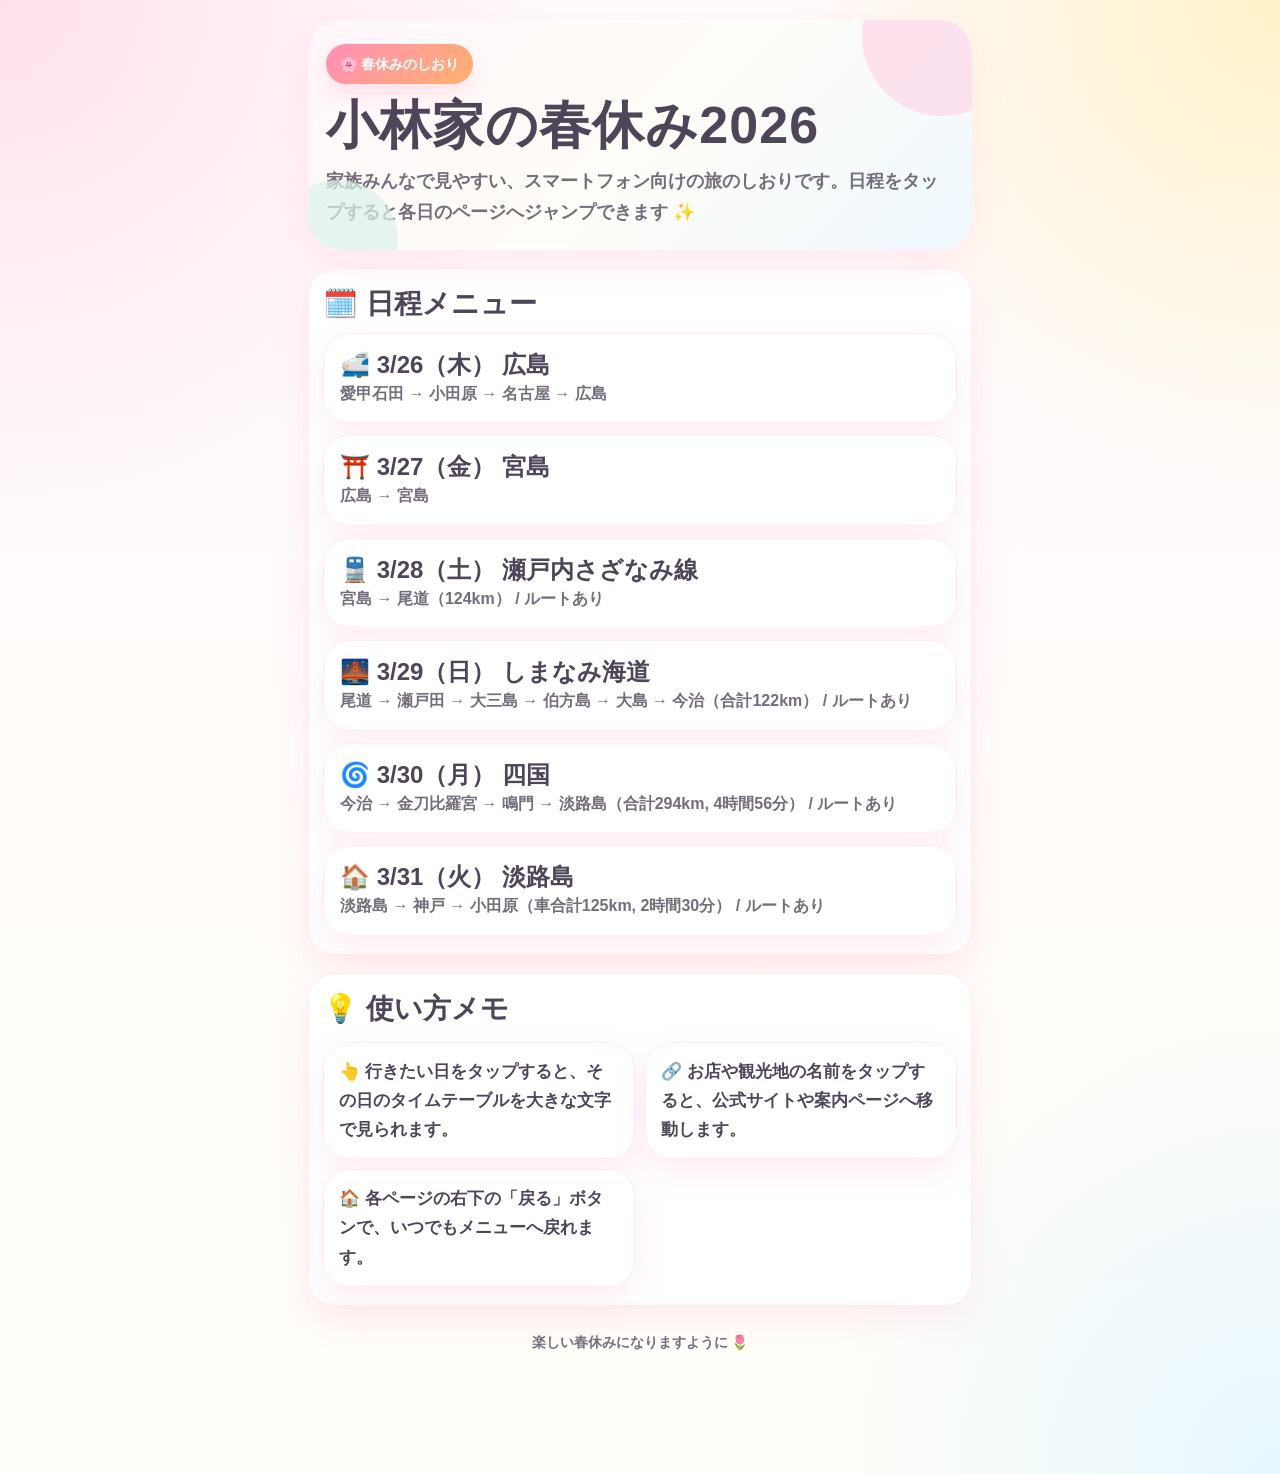
==== commit a80a2545: "Final version" ====
--- a/index.html
+++ b/index.html
@@ -3,346 +3,65 @@
 <head>
   <meta charset="UTF-8" />
   <meta name="viewport" content="width=device-width, initial-scale=1.0, viewport-fit=cover" />
-  <title>小林家の春休み2026 瀬戸内海</title>
-  <meta name="theme-color" content="#ff8fb1" />
+  <title>小林家の春休み2026</title>
+  <meta name="theme-color" content="#ff8fb7" />
   <meta name="apple-mobile-web-app-capable" content="yes" />
   <meta name="apple-mobile-web-app-status-bar-style" content="default" />
   <meta name="apple-mobile-web-app-title" content="春休み2026" />
+  <link rel="apple-touch-icon" sizes="180x180" href="spring2026_192x192.png" />
   <link rel="icon" type="image/png" sizes="192x192" href="spring2026_192x192.png" />
-  <link rel="apple-touch-icon" href="spring2026_192x192.png" />
-  <style>
-    :root {
-      --bg1: #fff8fd;
-      --bg2: #fef6ff;
-      --card: rgba(255,255,255,0.88);
-      --text: #5f4367;
-      --sub: #8a6d93;
-      --pink: #ff8fb1;
-      --peach: #ffd1b8;
-      --lav: #d9c8ff;
-      --mint: #c8f2e5;
-      --sky: #d7efff;
-      --shadow: 0 10px 30px rgba(207, 130, 168, 0.18);
-      --radius: 24px;
-    }
-
-    * { box-sizing: border-box; }
-
-    body {
-      margin: 0;
-      font-family: -apple-system, BlinkMacSystemFont, "Hiragino Sans", "Yu Gothic", sans-serif;
-      color: var(--text);
-      background:
-        radial-gradient(circle at top right, #ffe3ef 0%, transparent 32%),
-        radial-gradient(circle at top left, #e6dcff 0%, transparent 28%),
-        linear-gradient(180deg, var(--bg1), var(--bg2));
-      min-height: 100vh;
-    }
-
-    .wrap {
-      max-width: 460px;
-      margin: 0 auto;
-      padding: calc(20px + env(safe-area-inset-top)) 16px calc(28px + env(safe-area-inset-bottom));
-    }
-
-    .hero {
-      position: relative;
-      overflow: hidden;
-      background: linear-gradient(135deg, #fff8ff, #fff2f7 45%, #eef9ff);
-      border-radius: 30px;
-      padding: 24px 20px 20px;
-      box-shadow: var(--shadow);
-      border: 1px solid rgba(255,255,255,0.8);
-    }
-
-    .hero::before,
-    .hero::after {
-      content: "";
-      position: absolute;
-      border-radius: 999px;
-      opacity: 0.8;
-      filter: blur(2px);
-    }
-
-    .hero::before {
-      width: 110px;
-      height: 110px;
-      top: -24px;
-      right: -14px;
-      background: rgba(255, 209, 184, 0.55);
-    }
-
-    .hero::after {
-      width: 84px;
-      height: 84px;
-      bottom: -18px;
-      left: -12px;
-      background: rgba(217, 200, 255, 0.55);
-    }
-
-    .badge {
-      display: inline-flex;
-      align-items: center;
-      gap: 8px;
-      background: rgba(255, 255, 255, 0.86);
-      border: 1px solid rgba(255, 143, 177, 0.18);
-      border-radius: 999px;
-      padding: 8px 12px;
-      font-size: 12px;
-      color: var(--sub);
-      margin-bottom: 12px;
-    }
-
-    h1 {
-      font-size: 28px;
-      line-height: 1.25;
-      margin: 0;
-      letter-spacing: 0.02em;
-    }
-
-    .subtitle {
-      margin: 10px 0 0;
-      font-size: 14px;
-      line-height: 1.7;
-      color: var(--sub);
-    }
-
-    .section {
-      margin-top: 18px;
-      background: var(--card);
-      border-radius: var(--radius);
-      padding: 16px;
-      box-shadow: var(--shadow);
-      backdrop-filter: blur(10px);
-    }
-
-    .section-title {
-      display: flex;
-      align-items: center;
-      gap: 10px;
-      margin: 0 0 14px;
-      font-size: 17px;
-    }
-
-    .section-title .icon {
-      width: 34px;
-      height: 34px;
-      border-radius: 12px;
-      display: inline-flex;
-      align-items: center;
-      justify-content: center;
-      font-size: 18px;
-      background: linear-gradient(135deg, #ffdce8, #fff1c9);
-    }
-
-    .days {
-      display: grid;
-      gap: 12px;
-    }
-
-    .day-link {
-      display: block;
-      text-decoration: none;
-      color: inherit;
-      background: white;
-      border-radius: 22px;
-      padding: 14px 14px 14px 16px;
-      border: 1px solid rgba(255, 143, 177, 0.16);
-      box-shadow: 0 8px 20px rgba(214, 164, 192, 0.13);
-      transition: transform .18s ease, box-shadow .18s ease;
-    }
-
-    .day-link:active {
-      transform: scale(0.985);
-      box-shadow: 0 4px 10px rgba(214, 164, 192, 0.14);
-    }
-
-    .day-top {
-      display: flex;
-      align-items: center;
-      justify-content: space-between;
-      gap: 10px;
-    }
-
-    .day-no {
-      display: inline-flex;
-      align-items: center;
-      justify-content: center;
-      min-width: 72px;
-      padding: 7px 12px;
-      border-radius: 999px;
-      font-size: 12px;
-      font-weight: 700;
-      color: white;
-      background: linear-gradient(135deg, var(--pink), #ffb46b);
-      box-shadow: 0 6px 14px rgba(255, 143, 177, 0.25);
-    }
-
-    .arrow {
-      font-size: 22px;
-      color: #cc9cb0;
-      line-height: 1;
-    }
-
-    .day-title {
-      margin: 10px 0 4px;
-      font-size: 18px;
-      font-weight: 800;
-    }
-
-    .day-meta {
-      font-size: 13px;
-      color: var(--sub);
-      line-height: 1.6;
-    }
-
-    .chips {
-      display: flex;
-      flex-wrap: wrap;
-      gap: 8px;
-      margin-top: 10px;
-    }
-
-    .chip {
-      display: inline-flex;
-      align-items: center;
-      gap: 6px;
-      font-size: 12px;
-      padding: 7px 10px;
-      border-radius: 999px;
-      background: #fff6fb;
-      color: #7f6178;
-      border: 1px solid rgba(255, 143, 177, 0.14);
-    }
-
-    .note {
-      font-size: 13px;
-      line-height: 1.8;
-      color: var(--sub);
-      margin: 0;
-    }
-
-    .footer {
-      text-align: center;
-      margin-top: 18px;
-      font-size: 12px;
-      color: #a18493;
-      line-height: 1.7;
-    }
-  </style>
+  <link rel="manifest" href="manifest.webmanifest" />
+  <link rel="stylesheet" href="style.css" />
 </head>
 <body>
-  <main class="wrap">
+  <main class="shell">
     <section class="hero">
-      <div class="badge">🌸 旅のしおり</div>
-      <h1>小林家の春休み2026<br>瀬戸内海</h1>
-      <p class="subtitle">
-        広島・宮島・尾道・しまなみ海道・今治・四国・淡路島をめぐる、
-        6日間の家族旅行しおりです。見たい日をタップしてください。
-      </p>
-    </section>
+      <div class="badge">🌸 春休みのしおり</div>
+      <h1>小林家の春休み2026</h1>
+      <p class="subtitle">家族みんなで見やすい、スマートフォン向けの旅のしおりです。日程をタップすると各日のページへジャンプできます ✨</p>
+          </section>
 
     <section class="section">
-      <h2 class="section-title"><span class="icon">🗓️</span>日程メニュー</h2>
-      <div class="days">
-        <a class="day-link" href="day1.html">
-          <div class="day-top">
-            <span class="day-no">1日目</span>
-            <span class="arrow">›</span>
-          </div>
-          <div class="day-title">3/26（木） 広島</div>
-          <div class="day-meta">愛甲石田 → 小田原 → 名古屋 → 広島</div>
-          <div class="chips">
-            <span class="chip">🚅 新幹線移動</span>
-            <span class="chip">🥞 お好み焼き</span>
-            <span class="chip">🕊️ 平和記念公園</span>
-          </div>
-        </a>
-
-        <a class="day-link" href="day2.html">
-          <div class="day-top">
-            <span class="day-no">2日目</span>
-            <span class="arrow">›</span>
-          </div>
-          <div class="day-title">3/27（金） 宮島</div>
-          <div class="day-meta">広島 → 宮島</div>
-          <div class="chips">
-            <span class="chip">⛴️ フェリー</span>
-            <span class="chip">⛩️ 厳島神社</span>
-            <span class="chip">🏔️ 弥山</span>
-          </div>
-        </a>
-
-        <a class="day-link" href="day3.html">
-          <div class="day-top">
-            <span class="day-no">3日目</span>
-            <span class="arrow">›</span>
-          </div>
-          <div class="day-title">3/28（土） 瀬戸内さざなみ線・尾道</div>
-          <div class="day-meta">宮島 → 広島 → 呉線 → 尾道</div>
-          <div class="chips">
-            <span class="chip">🚃 瀬戸内さざなみ線</span>
-            <span class="chip">🚡 千光寺山ロープウェイ</span>
-            <span class="chip">🍜 尾道ラーメン</span>
-          </div>
-        </a>
-
-        <a class="day-link" href="day4.html">
-          <div class="day-top">
-            <span class="day-no">4日目</span>
-            <span class="arrow">›</span>
-          </div>
-          <div class="day-title">3/29（日） しまなみ海道</div>
-          <div class="day-meta">尾道 → 瀬戸田 → 大三島 → 今治</div>
-          <div class="chips">
-            <span class="chip">🚗 ドライブ</span>
-            <span class="chip">🍋 レモン</span>
-            <span class="chip">🌅 展望台めぐり</span>
-          </div>
-        </a>
-
-        <a class="day-link" href="day5.html">
-          <div class="day-top">
-            <span class="day-no">5日目</span>
-            <span class="arrow">›</span>
-          </div>
-          <div class="day-title">3/30（月） 四国・鳴門・淡路島</div>
-          <div class="day-meta">今治 → こんぴら → 鳴門 → 淡路島</div>
-          <div class="chips">
-            <span class="chip">🍜 うどん</span>
-            <span class="chip">🌊 渦潮</span>
-            <span class="chip">🐟 海鮮ごはん</span>
-          </div>
-        </a>
-
-        <a class="day-link" href="day6.html">
-          <div class="day-top">
-            <span class="day-no">6日目</span>
-            <span class="arrow">›</span>
-          </div>
-          <div class="day-title">3/31（火） 淡路島・神戸・帰宅</div>
-          <div class="day-meta">淡路島 → 神戸 → 小田原 → 愛甲石田</div>
-          <div class="chips">
-            <span class="chip">🥞 パンケーキ</span>
-            <span class="chip">🌷 淡路夢舞台</span>
-            <span class="chip">🏠 おうちへ</span>
-          </div>
-        </a>
+      <h2>🗓️ 日程メニュー</h2>
+      <div class="menu-grid">
+        
+      <a class="menu-card" href="day1.html">
+        <div class="menu-title">🚅 3/26（木） 広島</div>
+        <div class="menu-note">愛甲石田 → 小田原 → 名古屋 → 広島</div>
+      </a>
+      <a class="menu-card" href="day2.html">
+        <div class="menu-title">⛩️ 3/27（金） 宮島</div>
+        <div class="menu-note">広島 → 宮島</div>
+      </a>
+      <a class="menu-card" href="day3.html">
+        <div class="menu-title">🚆 3/28（土） 瀬戸内さざなみ線</div>
+        <div class="menu-note">宮島 → 尾道（124km） / ルートあり</div>
+      </a>
+      <a class="menu-card" href="day4.html">
+        <div class="menu-title">🌉 3/29（日） しまなみ海道</div>
+        <div class="menu-note">尾道 → 瀬戸田 → 大三島 → 伯方島 → 大島 → 今治（合計122km） / ルートあり</div>
+      </a>
+      <a class="menu-card" href="day5.html">
+        <div class="menu-title">🌀 3/30（月） 四国</div>
+        <div class="menu-note">今治 → 金刀比羅宮 → 鳴門 → 淡路島（合計294km, 4時間56分） / ルートあり</div>
+      </a>
+      <a class="menu-card" href="day6.html">
+        <div class="menu-title">🏠 3/31（火） 淡路島</div>
+        <div class="menu-note">淡路島 → 神戸 → 小田原（車合計125km, 2時間30分） / ルートあり</div>
+      </a>
       </div>
     </section>
 
     <section class="section">
-      <h2 class="section-title"><span class="icon">💡</span>使い方</h2>
-      <p class="note">
-        ・Home画面に追加すると、アプリみたいに開けます。<br>
-        
-      </p>
+      <h2>💡 使い方メモ</h2>
+      <div class="meta">
+        <div class="meta-card">👆 行きたい日をタップすると、その日のタイムテーブルを大きな文字で見られます。</div>
+        <div class="meta-card">🔗 お店や観光地の名前をタップすると、公式サイトや案内ページへ移動します。</div>
+        <div class="meta-card">🏠 各ページの右下の「戻る」ボタンで、いつでもメニューへ戻れます。</div>
+              </div>
     </section>
 
-    <p class="footer">
-      Setouchi Spring Trip 2026<br>
-      Kobayashi Family Travel Guide
-    </p>
+    <footer>楽しい春休みになりますように 🌷</footer>
   </main>
 </body>
 </html>
--- a/style.css
+++ b/style.css
@@ -0,0 +1,234 @@
+
+:root{
+  --bg1:#fffafc;
+  --bg2:#fffef8;
+  --pink:#ff8fb7;
+  --pink2:#ffc6da;
+  --peach:#ffd6b3;
+  --mint:#dff8ea;
+  --sky:#e5f4ff;
+  --lav:#efe6ff;
+  --text:#4f4559;
+  --muted:#756d7b;
+  --card:rgba(255,255,255,.94);
+  --line:rgba(255,170,198,.22);
+  --shadow:0 14px 34px rgba(255,143,183,.14);
+  --radius:26px;
+}
+*{box-sizing:border-box}
+html{scroll-behavior:smooth}
+body{
+  margin:0;
+  color:var(--text);
+  font-family:-apple-system,BlinkMacSystemFont,"Hiragino Sans","Yu Gothic","YuGothic","Meiryo",sans-serif;
+  font-weight:700;
+  line-height:1.72;
+  background:
+    radial-gradient(circle at 0% 0%, #ffe1ee 0, transparent 28%),
+    radial-gradient(circle at 100% 0%, #fff2c9 0, transparent 25%),
+    radial-gradient(circle at 100% 100%, #e7f7ff 0, transparent 24%),
+    linear-gradient(180deg,var(--bg1),var(--bg2));
+  min-height:100vh;
+}
+a{color:#d6508f}
+img{max-width:100%;display:block}
+.shell{
+  width:100%;
+  max-width:700px;
+  margin:0 auto;
+  padding:16px 14px 110px;
+}
+.hero{
+  position:relative;
+  overflow:hidden;
+  background:linear-gradient(135deg,#fff7fb 0%,#fffdf7 50%,#eef8ff 100%);
+  border-radius:32px;
+  padding:24px 18px 22px;
+  box-shadow:var(--shadow);
+}
+.hero:before,.hero:after{
+  content:"";
+  position:absolute;
+  border-radius:999px;
+  opacity:.7;
+}
+.hero:before{
+  width:160px;height:160px;right:-50px;top:-64px;background:#ffd8e8;
+}
+.hero:after{
+  width:120px;height:120px;left:-30px;bottom:-50px;background:#dbf3e8;
+}
+.badge{
+  display:inline-flex;align-items:center;gap:8px;
+  padding:8px 14px;border-radius:999px;
+  background:linear-gradient(135deg,var(--pink),#ffb06e);
+  color:#fff;font-size:14px;font-weight:900;
+  box-shadow:0 10px 22px rgba(255,143,183,.22);
+}
+h1{
+  margin:12px 0 0;
+  font-size:clamp(34px,8vw,52px);
+  line-height:1.12;
+  letter-spacing:.02em;
+  font-weight:900;
+}
+.subtitle{
+  margin:12px 0 0;
+  font-size:18px;
+  color:var(--muted);
+}
+.meta{
+  display:grid;
+  gap:10px;
+  margin-top:16px;
+}
+.meta-card,.section,.menu-card,.event-card,.link-box{
+  background:var(--card);
+  border:1px solid var(--line);
+  border-radius:var(--radius);
+  box-shadow:var(--shadow);
+}
+.meta-card{
+  padding:14px 15px;
+  font-size:17px;
+}
+.section{
+  margin-top:18px;
+  padding:18px 14px;
+}
+.section h2{
+  margin:0 0 12px;
+  font-size:28px;
+  line-height:1.2;
+  font-weight:900;
+}
+.menu-grid,.timeline,.sub-list,.link-list{
+  display:grid;
+  gap:12px;
+}
+.menu-card{
+  display:block;
+  padding:16px 16px 15px;
+  text-decoration:none;
+  color:inherit;
+}
+.menu-title{
+  font-size:24px;
+  font-weight:900;
+  line-height:1.25;
+}
+.menu-note,.small{
+  font-size:16px;
+  color:var(--muted);
+}
+.timeline-item{
+  display:grid;
+  grid-template-columns:76px 1fr;
+  gap:12px;
+  align-items:start;
+}
+.time{
+  position:sticky;
+  top:14px;
+  align-self:start;
+  background:transparent;
+  color:#cc558f;
+  font-size:20px;
+  font-weight:900;
+  text-align:center;
+  padding:10px 4px 0;
+}
+.event-card{
+  padding:14px 14px 13px;
+}
+.event-title{
+  margin:0 0 4px;
+  font-size:23px;
+  line-height:1.35;
+  font-weight:900;
+}
+.desc{
+  margin:0;
+  font-size:17px;
+  color:var(--muted);
+}
+.sub-list{
+  margin-top:10px;
+}
+.sub-item{
+  background:#fff;
+  border-radius:18px;
+  border:1px solid var(--line);
+  padding:10px 12px;
+  font-size:16px;
+  font-weight:800;
+}
+.sub-item .note{
+  color:var(--muted);
+  font-weight:800;
+}
+.link-box{
+  padding:14px;
+}
+.link-pill{
+  display:flex;
+  align-items:flex-start;
+  gap:10px;
+  padding:12px 13px;
+  text-decoration:none;
+  color:inherit;
+  background:#fff;
+  border-radius:18px;
+  border:1px solid var(--line);
+  font-size:17px;
+}
+.link-pill span{
+  color:var(--muted);
+  font-size:15px;
+}
+.fixed-home{
+  position:fixed;
+  right:16px;
+  bottom:18px;
+  z-index:50;
+  text-decoration:none;
+  color:#fff;
+  font-size:17px;
+  font-weight:900;
+  background:linear-gradient(135deg,var(--pink),#ffb36c);
+  border-radius:999px;
+  padding:14px 18px;
+  box-shadow:0 14px 30px rgba(255,143,183,.28);
+}
+.top-link{
+  display:inline-flex;
+  align-items:center;
+  gap:8px;
+  text-decoration:none;
+  color:var(--text);
+  background:rgba(255,255,255,.9);
+  border:1px solid var(--line);
+  border-radius:999px;
+  padding:12px 16px;
+  font-size:16px;
+  font-weight:900;
+  box-shadow:0 8px 20px rgba(0,0,0,.05);
+}
+.header-actions{
+  margin-bottom:12px;
+}
+.notice{
+  margin-top:10px;
+  font-size:15px;
+  color:var(--muted);
+}
+footer{
+  margin-top:24px;
+  font-size:14px;
+  color:var(--muted);
+  text-align:center;
+}
+@media (min-width:700px){
+  .shell{padding:20px 18px 120px}
+  .meta{grid-template-columns:repeat(2,1fr)}
+}
